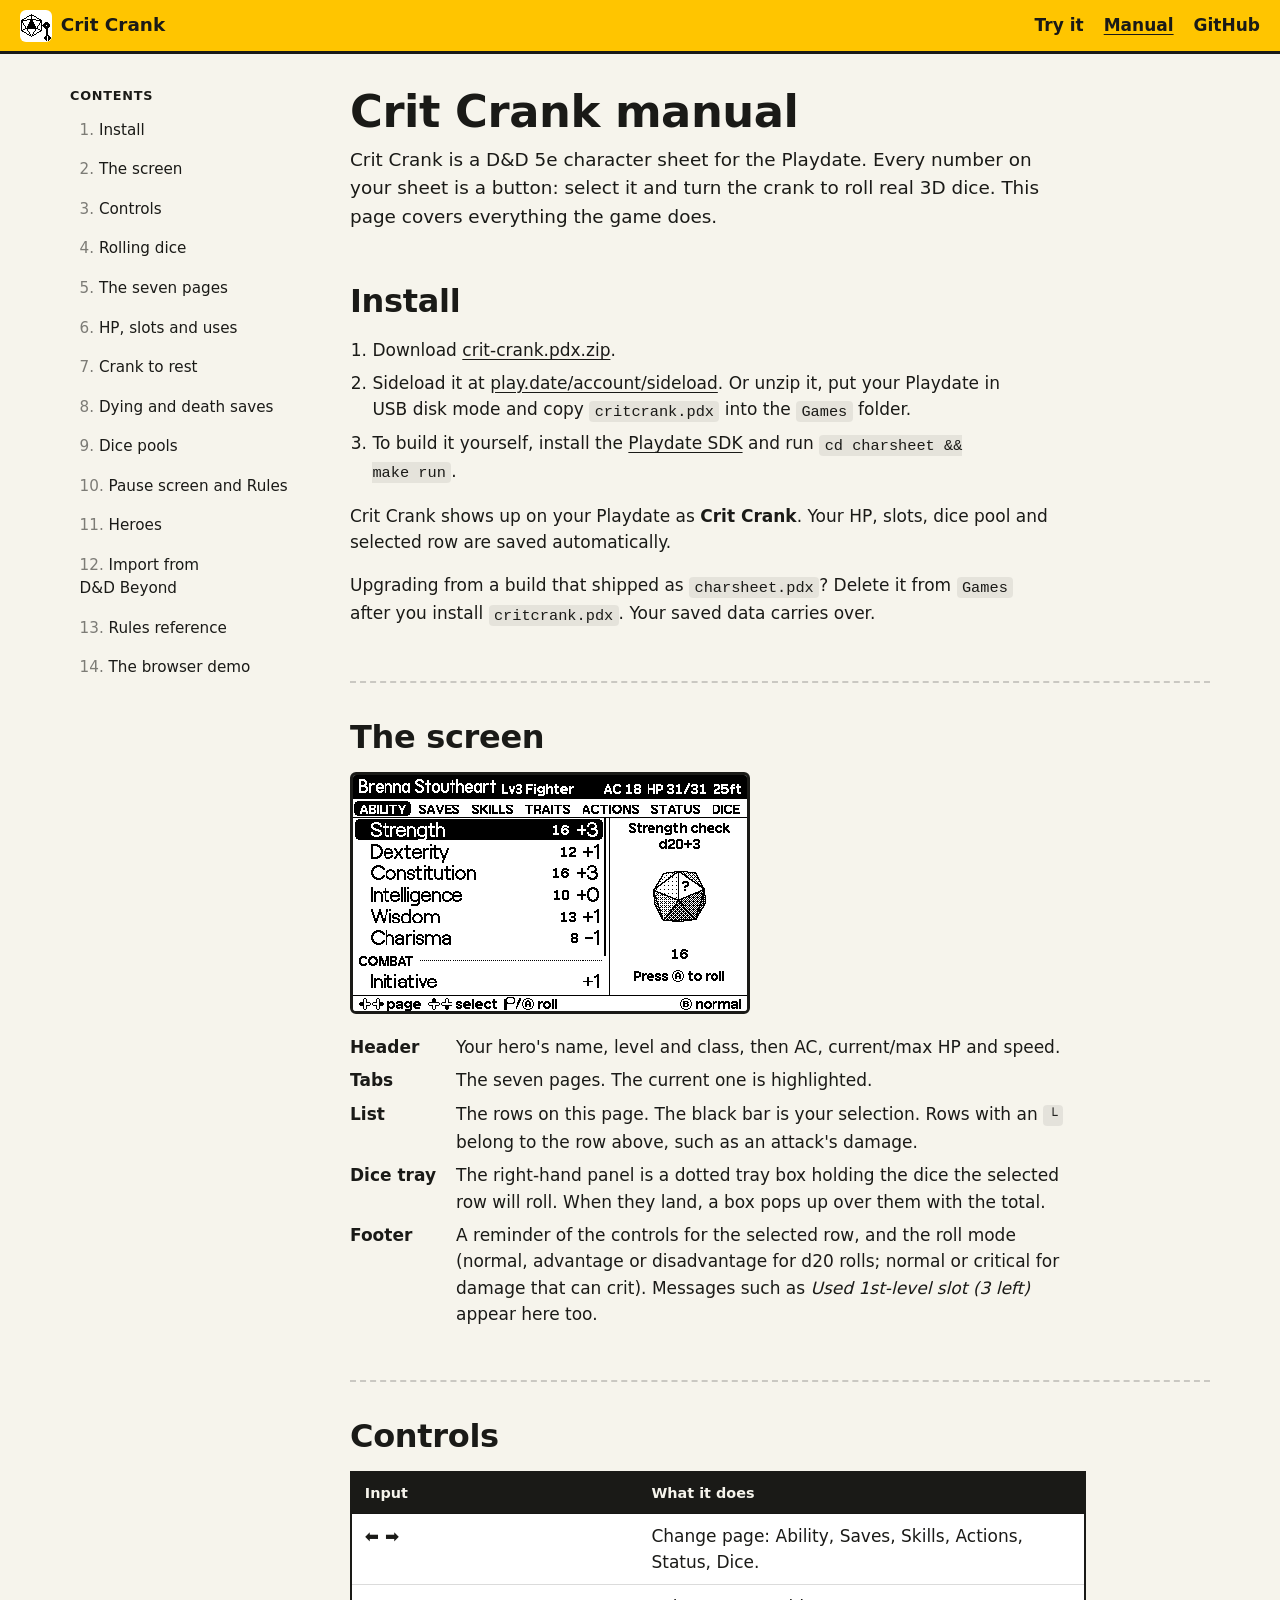
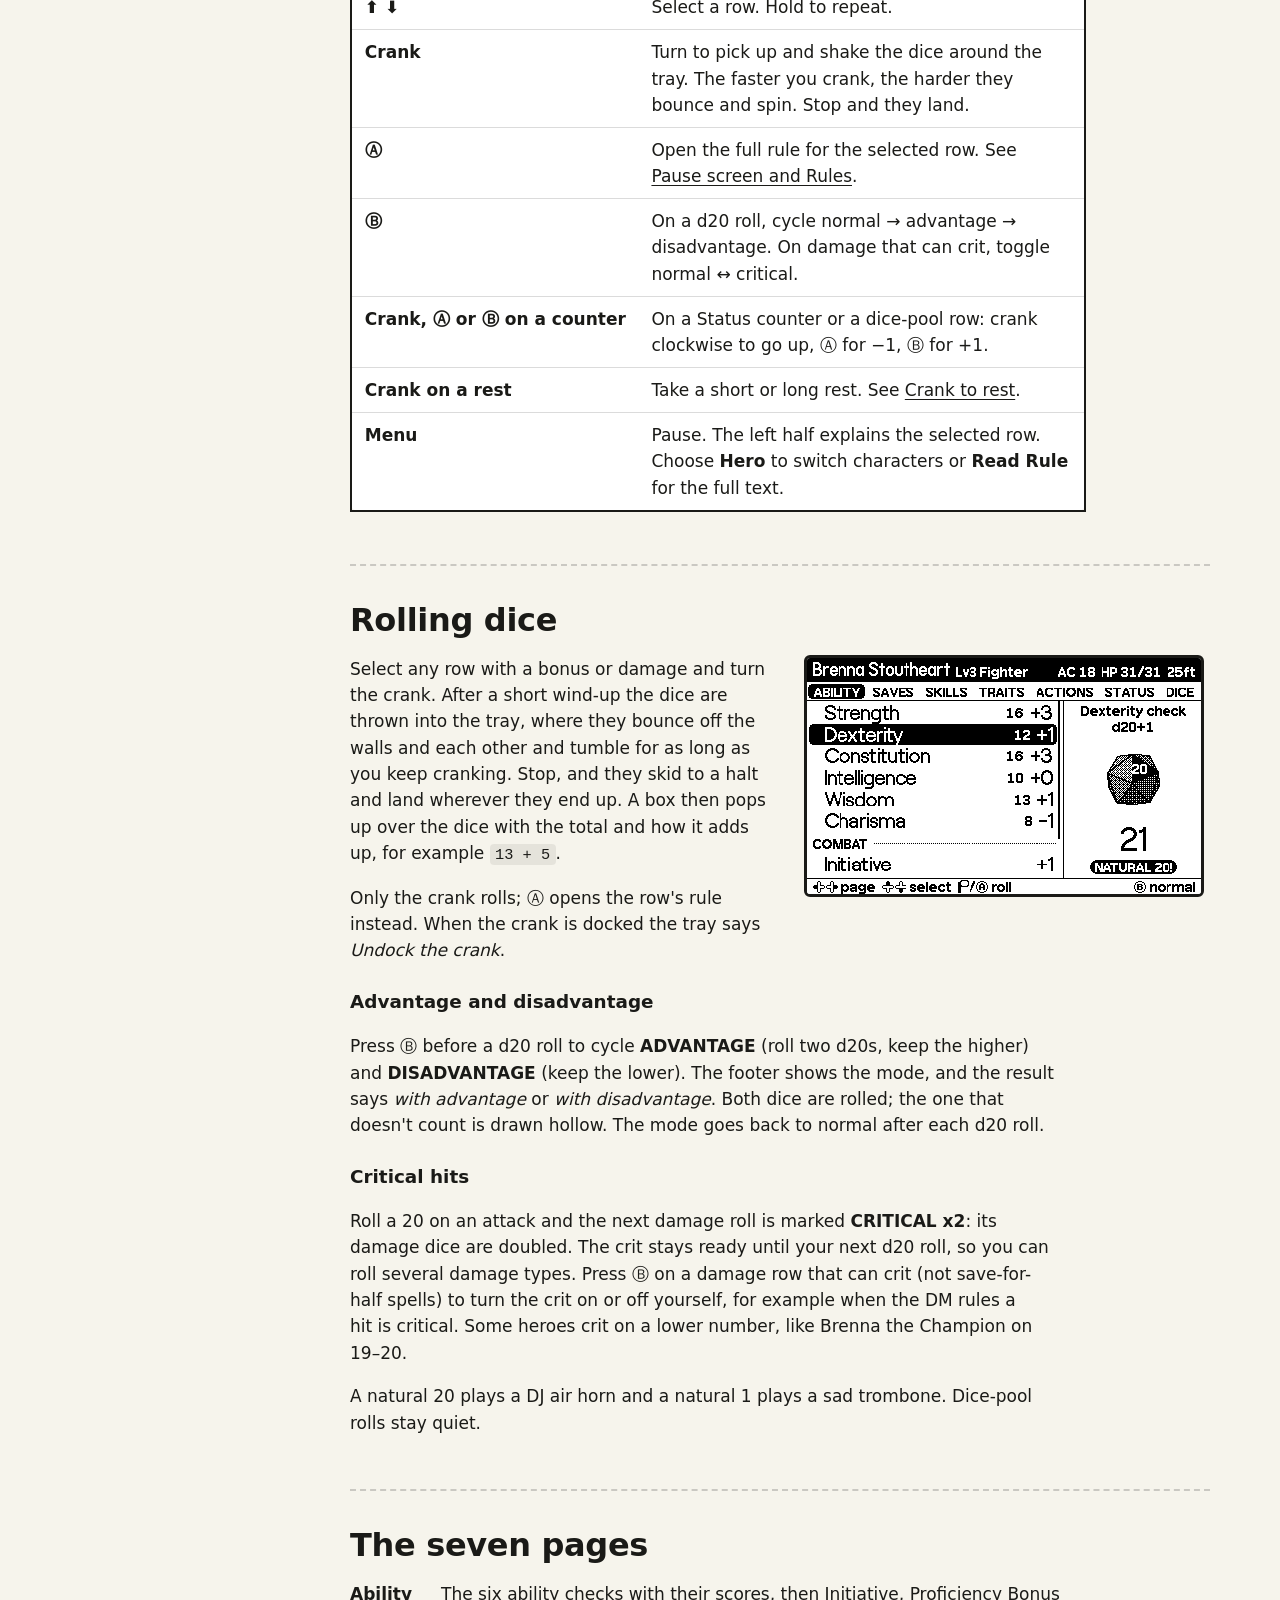
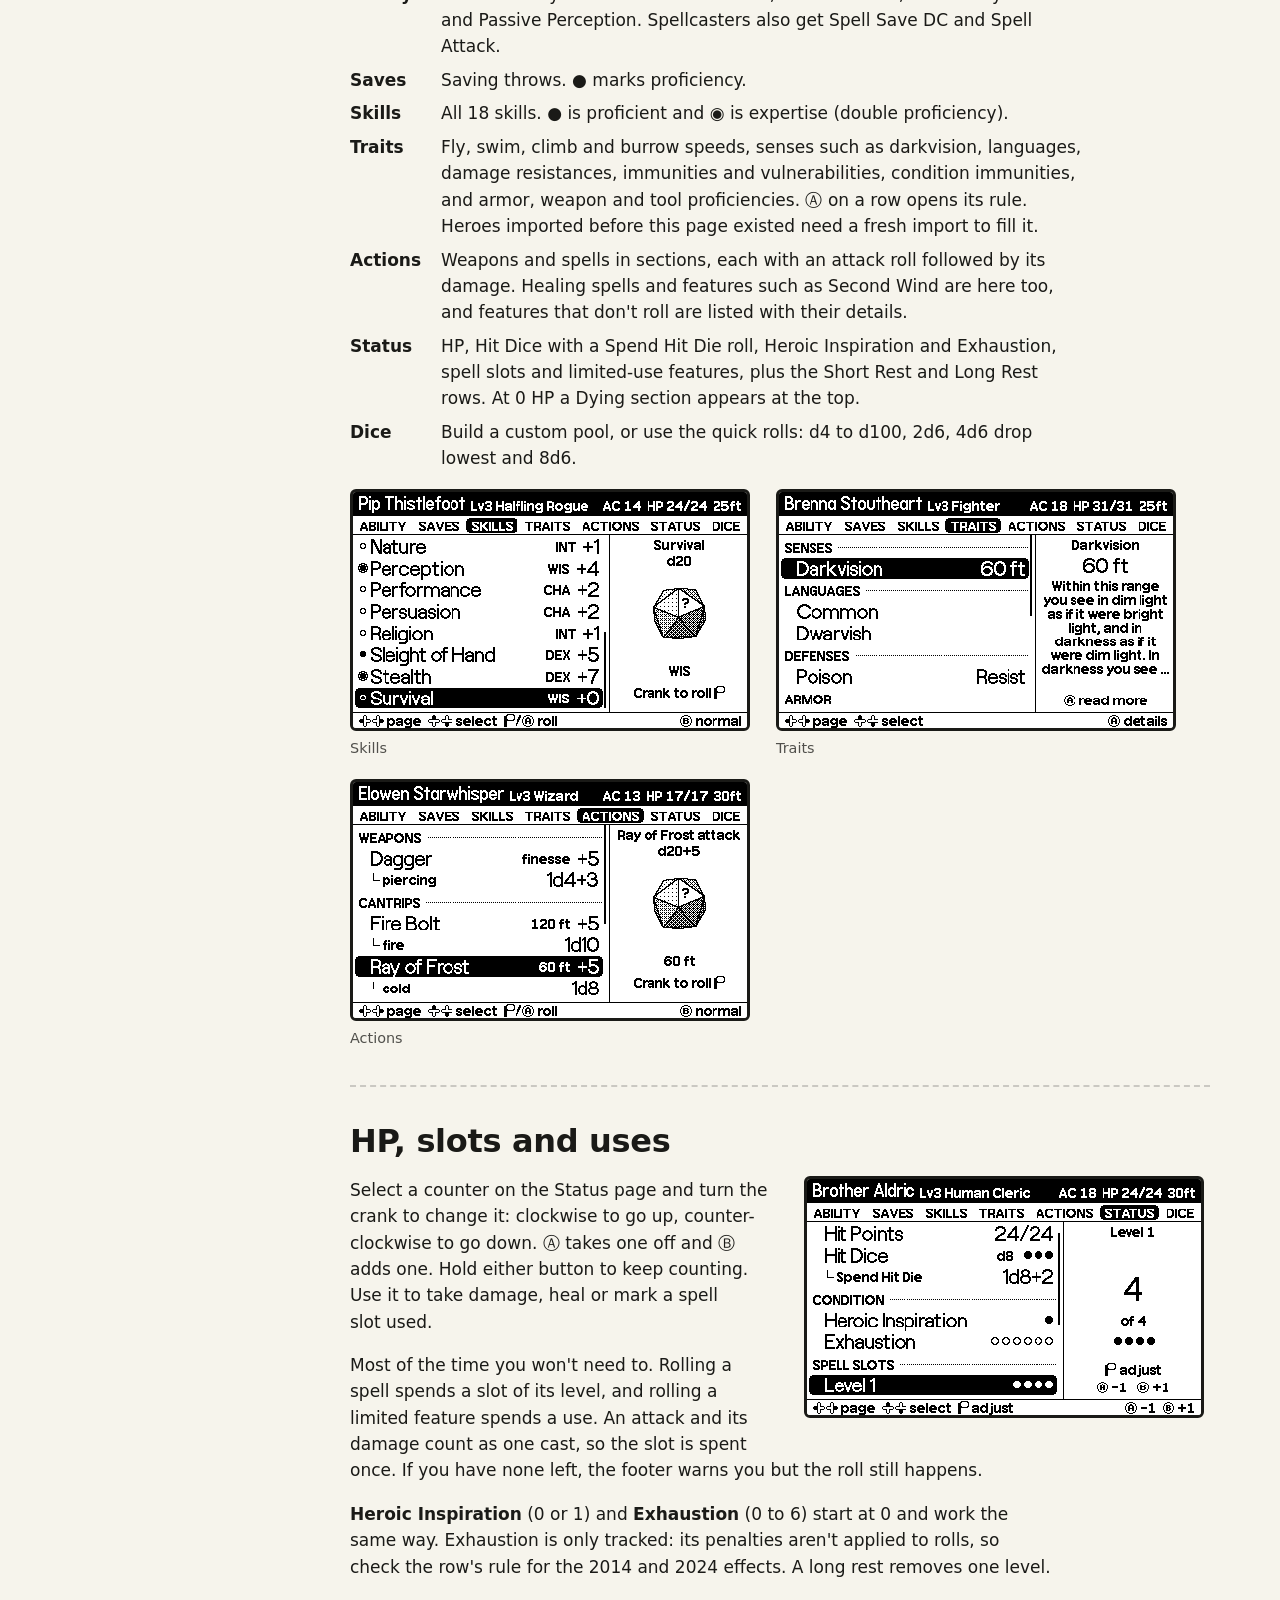
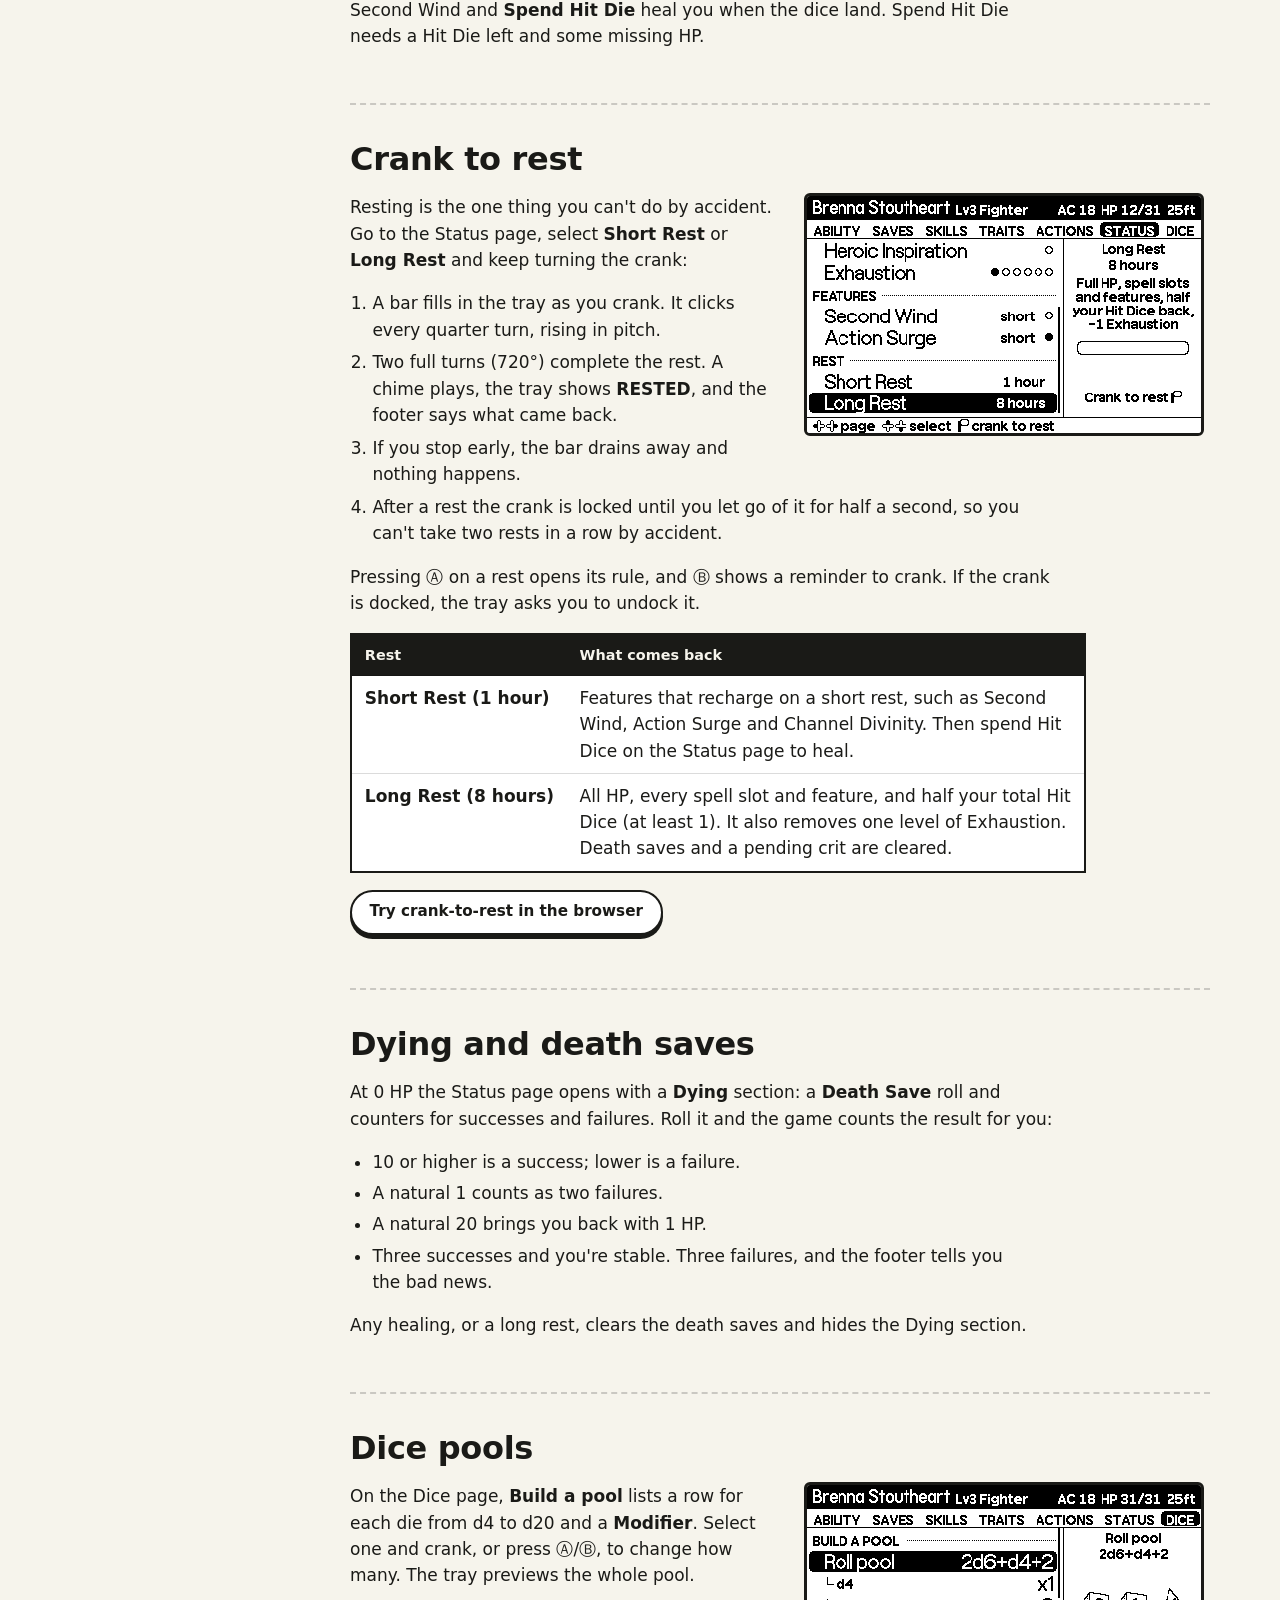
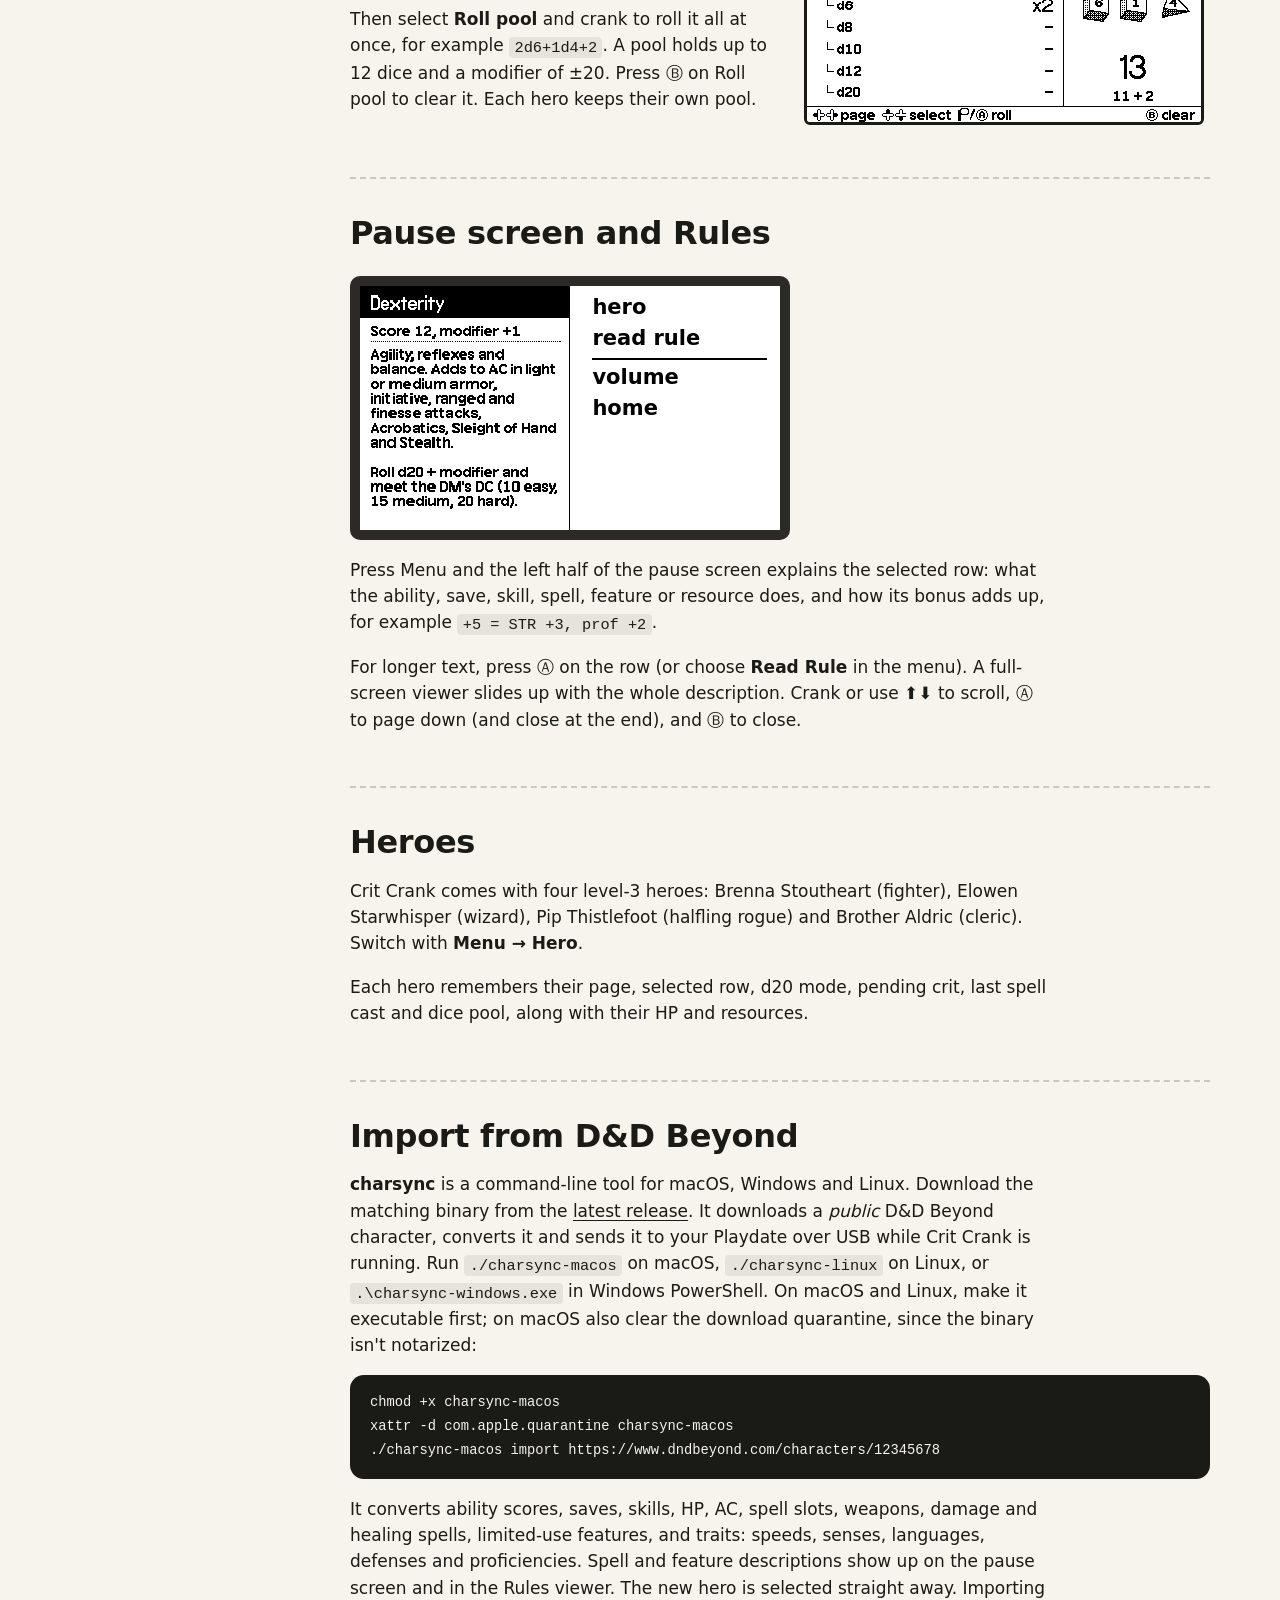
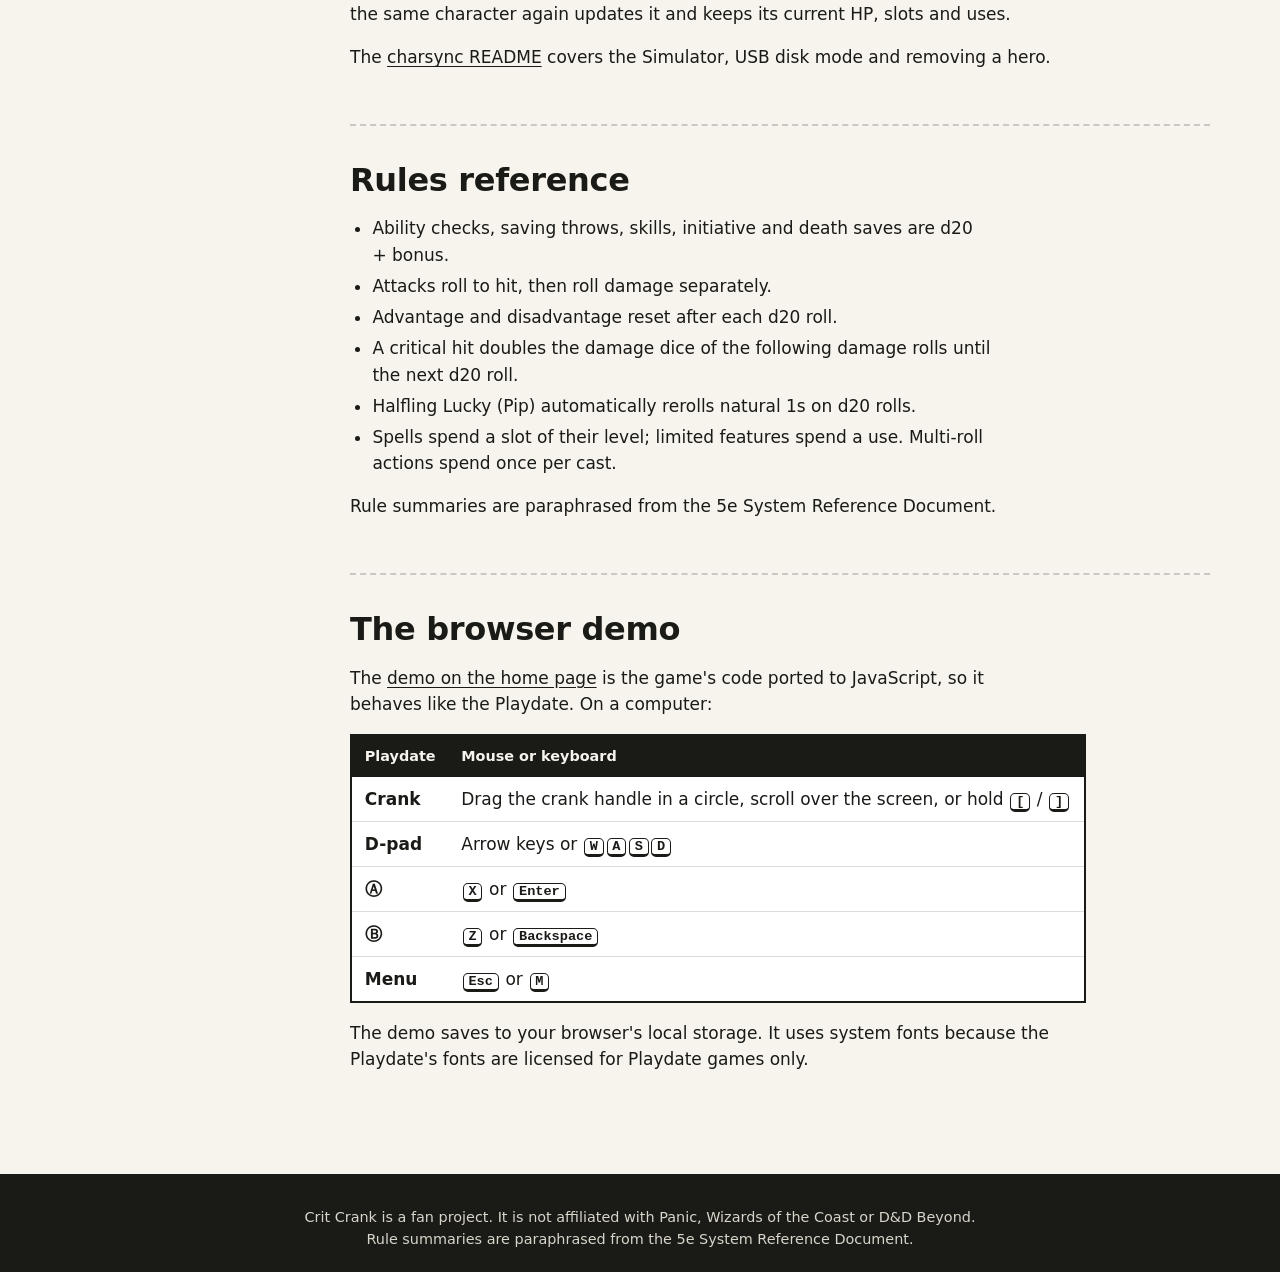
==== site/docs.html @ 429ec441 "Roll dice only with the crank; A opens the row's rule (#28) * Roll dice only with the crank; Ⓐ opens" ====
<!doctype html>
<html lang="en">
<head>
	<meta charset="utf-8">
	<meta name="viewport" content="width=device-width, initial-scale=1">
	<title>Manual · Crit Crank</title>
	<meta name="description" content="The Crit Crank manual: controls, rolling, resources, rests, death saves, dice pools, the pause screen and importing D&amp;D Beyond characters.">
	<meta property="og:title" content="Crit Crank manual">
	<meta property="og:description" content="Everything Crit Crank does, page by page.">
	<meta property="og:image" content="assets/card.png">
	<meta name="theme-color" content="#ffc500">
	<link rel="icon" href="assets/icon.png">
	<link rel="stylesheet" href="style.css">
</head>
<body class="docs-page">
	<a class="skip" href="#main">Skip to content</a>
	<header class="topbar">
		<a class="brand" href="index.html"><img class="pixel" src="assets/icon.png" width="32" height="32" alt=""> Crit Crank</a>
		<nav aria-label="Site">
			<a href="index.html#demo-title">Try it</a>
			<a href="docs.html" aria-current="page">Manual</a>
			<a href="https://github.com/darthtrevino/crit-crank">GitHub</a>
		</nav>
	</header>

	<div class="docs">
		<nav class="toc" aria-label="Manual contents">
			<p class="toc-title">Contents</p>
			<ol>
				<li><a href="#install">Install</a></li>
				<li><a href="#screen">The screen</a></li>
				<li><a href="#controls">Controls</a></li>
				<li><a href="#rolling">Rolling dice</a></li>
				<li><a href="#pages">The seven pages</a></li>
				<li><a href="#resources">HP, slots and uses</a></li>
				<li><a href="#rests">Crank to rest</a></li>
				<li><a href="#dying">Dying and death saves</a></li>
				<li><a href="#pool">Dice pools</a></li>
				<li><a href="#pause">Pause screen and Rules</a></li>
				<li><a href="#heroes">Heroes</a></li>
				<li><a href="#import">Import from D&amp;D Beyond</a></li>
				<li><a href="#rules">Rules reference</a></li>
				<li><a href="#web">The browser demo</a></li>
			</ol>
		</nav>

		<main id="main" class="manual">
			<h1>Crit Crank manual</h1>
			<p class="lede">Crit Crank is a D&amp;D&nbsp;5e character sheet for the Playdate. Every number on your sheet is a button: select it and turn the crank to roll real 3D dice. This page covers everything the game does.</p>

			<section id="install">
				<h2>Install</h2>
				<ol>
					<li>Download <a href="https://github.com/darthtrevino/crit-crank/releases/latest/download/crit-crank.pdx.zip">crit-crank.pdx.zip</a>.</li>
					<li>Sideload it at <a href="https://play.date/account/sideload/">play.date/account/sideload</a>. Or unzip it, put your Playdate in USB disk mode and copy <code>critcrank.pdx</code> into the <code>Games</code> folder.</li>
					<li>To build it yourself, install the <a href="https://play.date/dev/">Playdate SDK</a> and run <code>cd charsheet &amp;&amp; make run</code>.</li>
				</ol>
				<p>Crit Crank shows up on your Playdate as <b>Crit Crank</b>. Your HP, slots, dice pool and selected row are saved automatically.</p>
				<p>Upgrading from a build that shipped as <code>charsheet.pdx</code>? Delete it from <code>Games</code> after you install <code>critcrank.pdx</code>. Your saved data carries over.</p>
			</section>

			<section id="screen">
				<h2>The screen</h2>
				<figure class="shot">
					<img class="pixel" src="assets/abilities.png" width="400" height="240" alt="The Ability page, with the header, tabs, list, dice tray and footer">
				</figure>
				<dl class="parts">
					<dt>Header</dt><dd>Your hero's name, level and class, then AC, current/max HP and speed.</dd>
					<dt>Tabs</dt><dd>The seven pages. The current one is highlighted.</dd>
					<dt>List</dt><dd>The rows on this page. The black bar is your selection. Rows with an <code>└</code> belong to the row above, such as an attack's damage.</dd>
					<dt>Dice tray</dt><dd>The right-hand panel is a dotted tray box holding the dice the selected row will roll. When they land, a box pops up over them with the total.</dd>
					<dt>Footer</dt><dd>A reminder of the controls for the selected row, and the roll mode (normal, advantage or disadvantage for d20 rolls; normal or critical for damage that can crit). Messages such as <i>Used 1st-level slot (3 left)</i> appear here too.</dd>
				</dl>
			</section>

			<section id="controls">
				<h2>Controls</h2>
				<div class="table-wrap">
				<table>
					<thead><tr><th scope="col">Input</th><th scope="col">What it does</th></tr></thead>
					<tbody>
						<tr><td>⬅️ ➡️</td><td>Change page: Ability, Saves, Skills, Actions, Status, Dice.</td></tr>
						<tr><td>⬆️ ⬇️</td><td>Select a row. Hold to repeat.</td></tr>
						<tr><td>Crank</td><td>Turn to pick up and shake the dice around the tray. The faster you crank, the harder they bounce and spin. Stop and they land.</td></tr>
						<tr><td>Ⓐ</td><td>Open the full rule for the selected row. See <a href="#pause">Pause screen and Rules</a>.</td></tr>
						<tr><td>Ⓑ</td><td>On a d20 roll, cycle normal → advantage → disadvantage. On damage that can crit, toggle normal ↔ critical.</td></tr>
						<tr><td>Crank, Ⓐ or Ⓑ on a counter</td><td>On a Status counter or a dice-pool row: crank clockwise to go up, Ⓐ for −1, Ⓑ for +1.</td></tr>
						<tr><td>Crank on a rest</td><td>Take a short or long rest. See <a href="#rests">Crank to rest</a>.</td></tr>
						<tr><td>Menu</td><td>Pause. The left half explains the selected row. Choose <b>Hero</b> to switch characters or <b>Read Rule</b> for the full text.</td></tr>
					</tbody>
				</table>
				</div>
			</section>

			<section id="rolling">
				<h2>Rolling dice</h2>
				<figure class="shot float">
					<img class="pixel" src="assets/nat20.gif" width="400" height="240" alt="A d20 tumbling and landing on a natural 20">
				</figure>
				<p>Select any row with a bonus or damage and turn the crank. After a short wind-up the dice are thrown into the tray, where they bounce off the walls and each other and tumble for as long as you keep cranking. Stop, and they skid to a halt and land wherever they end up. A box then pops up over the dice with the total and how it adds up, for example <code>13 + 5</code>.</p>
				<p>Only the crank rolls; Ⓐ opens the row's rule instead. When the crank is docked the tray says <i>Undock the crank</i>.</p>
				<h3>Advantage and disadvantage</h3>
				<p>Press Ⓑ before a d20 roll to cycle <b>ADVANTAGE</b> (roll two d20s, keep the higher) and <b>DISADVANTAGE</b> (keep the lower). The footer shows the mode, and the result says <i>with advantage</i> or <i>with disadvantage</i>. Both dice are rolled; the one that doesn't count is drawn hollow. The mode goes back to normal after each d20 roll.</p>
				<h3>Critical hits</h3>
				<p>Roll a 20 on an attack and the next damage roll is marked <b>CRITICAL x2</b>: its damage dice are doubled. The crit stays ready until your next d20 roll, so you can roll several damage types. Press Ⓑ on a damage row that can crit (not save-for-half spells) to turn the crit on or off yourself, for example when the DM rules a hit is critical. Some heroes crit on a lower number, like Brenna the Champion on 19–20.</p>
				<p>A natural 20 plays a DJ air horn and a natural 1 plays a sad trombone. Dice-pool rolls stay quiet.</p>
			</section>

			<section id="pages">
				<h2>The seven pages</h2>
				<dl class="parts">
					<dt>Ability</dt><dd>The six ability checks with their scores, then Initiative, Proficiency Bonus and Passive Perception. Spellcasters also get Spell Save DC and Spell Attack.</dd>
					<dt>Saves</dt><dd>Saving throws. ● marks proficiency.</dd>
					<dt>Skills</dt><dd>All 18 skills. ● is proficient and ◉ is expertise (double proficiency).</dd>
					<dt>Traits</dt><dd>Fly, swim, climb and burrow speeds, senses such as darkvision, languages, damage resistances, immunities and vulnerabilities, condition immunities, and armor, weapon and tool proficiencies. Ⓐ on a row opens its rule. Heroes imported before this page existed need a fresh import to fill it.</dd>
					<dt>Actions</dt><dd>Weapons and spells in sections, each with an attack roll followed by its damage. Healing spells and features such as Second Wind are here too, and features that don't roll are listed with their details.</dd>
					<dt>Status</dt><dd>HP, Hit Dice with a Spend Hit Die roll, Heroic Inspiration and Exhaustion, spell slots and limited-use features, plus the Short Rest and Long Rest rows. At 0 HP a Dying section appears at the top.</dd>
					<dt>Dice</dt><dd>Build a custom pool, or use the quick rolls: d4 to d100, 2d6, 4d6 drop lowest and 8d6.</dd>
				</dl>
				<div class="shots">
					<figure class="shot"><img class="pixel" src="assets/skills.png" width="400" height="240" alt="Skills page with proficiency and expertise marks"><figcaption>Skills</figcaption></figure>
					<figure class="shot"><img class="pixel" src="assets/traits.png" width="400" height="240" alt="Traits page with Darkvision selected, plus languages and defenses"><figcaption>Traits</figcaption></figure>
					<figure class="shot"><img class="pixel" src="assets/actions.png" width="400" height="240" alt="Actions page with weapons and features"><figcaption>Actions</figcaption></figure>
				</div>
			</section>

			<section id="resources">
				<h2>HP, slots and uses</h2>
				<figure class="shot float">
					<img class="pixel" src="assets/status.png" width="400" height="240" alt="Status page with hit points, hit dice, Heroic Inspiration, Exhaustion and spell slots">
				</figure>
				<p>Select a counter on the Status page and turn the crank to change it: clockwise to go up, counter-clockwise to go down. Ⓐ takes one off and Ⓑ adds one. Hold either button to keep counting. Use it to take damage, heal or mark a spell slot used.</p>
				<p>Most of the time you won't need to. Rolling a spell spends a slot of its level, and rolling a limited feature spends a use. An attack and its damage count as one cast, so the slot is spent once. If you have none left, the footer warns you but the roll still happens.</p>
				<p><b>Heroic Inspiration</b> (0 or 1) and <b>Exhaustion</b> (0 to 6) start at 0 and work the same way. Exhaustion is only tracked: its penalties aren't applied to rolls, so check the row's rule for the 2014 and 2024 effects. A long rest removes one level.</p>
				<p>Second Wind and <b>Spend Hit Die</b> heal you when the dice land. Spend Hit Die needs a Hit Die left and some missing HP.</p>
			</section>

			<section id="rests">
				<h2>Crank to rest</h2>
				<figure class="shot float">
					<img class="pixel" src="assets/rest.gif" width="400" height="240" alt="Cranking on Long Rest: the progress bar fills, drains when the crank stops, then fills to RESTED, HP returns to full and Exhaustion drops by one">
				</figure>
				<p>Resting is the one thing you can't do by accident. Go to the Status page, select <b>Short Rest</b> or <b>Long Rest</b> and keep turning the crank:</p>
				<ol>
					<li>A bar fills in the tray as you crank. It clicks every quarter turn, rising in pitch.</li>
					<li>Two full turns (720°) complete the rest. A chime plays, the tray shows <b>RESTED</b>, and the footer says what came back.</li>
					<li>If you stop early, the bar drains away and nothing happens.</li>
					<li>After a rest the crank is locked until you let go of it for half a second, so you can't take two rests in a row by accident.</li>
				</ol>
				<p>Pressing Ⓐ on a rest opens its rule, and Ⓑ shows a reminder to crank. If the crank is docked, the tray asks you to undock it.</p>
				<div class="table-wrap">
				<table>
					<thead><tr><th scope="col">Rest</th><th scope="col">What comes back</th></tr></thead>
					<tbody>
						<tr><td>Short Rest (1 hour)</td><td>Features that recharge on a short rest, such as Second Wind, Action Surge and Channel Divinity. Then spend Hit Dice on the Status page to heal.</td></tr>
						<tr><td>Long Rest (8 hours)</td><td>All HP, every spell slot and feature, and half your total Hit Dice (at least 1). It also removes one level of Exhaustion. Death saves and a pending crit are cleared.</td></tr>
					</tbody>
				</table>
				</div>
				<p><a class="btn small" href="index.html#try=STATUS|Long%20Rest">Try crank-to-rest in the browser</a></p>
			</section>

			<section id="dying">
				<h2>Dying and death saves</h2>
				<p>At 0 HP the Status page opens with a <b>Dying</b> section: a <b>Death Save</b> roll and counters for successes and failures. Roll it and the game counts the result for you:</p>
				<ul>
					<li>10 or higher is a success; lower is a failure.</li>
					<li>A natural 1 counts as two failures.</li>
					<li>A natural 20 brings you back with 1 HP.</li>
					<li>Three successes and you're stable. Three failures, and the footer tells you the bad news.</li>
				</ul>
				<p>Any healing, or a long rest, clears the death saves and hides the Dying section.</p>
			</section>

			<section id="pool">
				<h2>Dice pools</h2>
				<figure class="shot float">
					<img class="pixel" src="assets/pool_roll.png" width="400" height="240" alt="A 2d6+1d4+2 pool rolled for 13">
				</figure>
				<p>On the Dice page, <b>Build a pool</b> lists a row for each die from d4 to d20 and a <b>Modifier</b>. Select one and crank, or press Ⓐ/Ⓑ, to change how many. The tray previews the whole pool.</p>
				<p>Then select <b>Roll pool</b> and crank to roll it all at once, for example <code>2d6+1d4+2</code>. A pool holds up to 12 dice and a modifier of ±20. Press Ⓑ on Roll pool to clear it. Each hero keeps their own pool.</p>
			</section>

			<section id="pause">
				<h2>Pause screen and Rules</h2>
				<div class="pause-row">
					<div class="pause"><img class="pixel" src="assets/pause_dex.png" width="200" height="240" alt="Pause card for Dexterity"><ul class="sysmenu" aria-hidden="true"><li>hero</li><li>read rule</li><li class="sep">volume</li><li>home</li></ul></div>
				</div>
				<p>Press Menu and the left half of the pause screen explains the selected row: what the ability, save, skill, spell, feature or resource does, and how its bonus adds up, for example <code>+5 = STR +3, prof +2</code>.</p>
				<p>For longer text, press Ⓐ on the row (or choose <b>Read Rule</b> in the menu). A full-screen viewer slides up with the whole description. Crank or use ⬆️⬇️ to scroll, Ⓐ to page down (and close at the end), and Ⓑ to close.</p>
			</section>

			<section id="heroes">
				<h2>Heroes</h2>
				<p>Crit Crank comes with four level-3 heroes: Brenna Stoutheart (fighter), Elowen Starwhisper (wizard), Pip Thistlefoot (halfling rogue) and Brother Aldric (cleric). Switch with <b>Menu → Hero</b>.</p>
				<p>Each hero remembers their page, selected row, d20 mode, pending crit, last spell cast and dice pool, along with their HP and resources.</p>
			</section>

			<section id="import">
				<h2>Import from D&amp;D Beyond</h2>
				<p><b>charsync</b> is a command-line tool for macOS, Windows and Linux. Download the matching binary from the <a href="https://github.com/darthtrevino/crit-crank/releases/latest">latest release</a>. It downloads a <em>public</em> D&amp;D Beyond character, converts it and sends it to your Playdate over USB while Crit Crank is running. Run <code>./charsync-macos</code> on macOS, <code>./charsync-linux</code> on Linux, or <code>.\charsync-windows.exe</code> in Windows PowerShell. On macOS and Linux, make it executable first; on macOS also clear the download quarantine, since the binary isn't notarized:</p>
<pre><code>chmod +x charsync-macos
xattr -d com.apple.quarantine charsync-macos
./charsync-macos import https://www.dndbeyond.com/characters/12345678</code></pre>
				<p>It converts ability scores, saves, skills, HP, AC, spell slots, weapons, damage and healing spells, limited-use features, and traits: speeds, senses, languages, defenses and proficiencies. Spell and feature descriptions show up on the pause screen and in the Rules viewer. The new hero is selected straight away. Importing the same character again updates it and keeps its current HP, slots and uses.</p>
				<p>The <a href="https://github.com/darthtrevino/crit-crank/tree/main/charsync">charsync README</a> covers the Simulator, USB disk mode and removing a hero.</p>
			</section>

			<section id="rules">
				<h2>Rules reference</h2>
				<ul>
					<li>Ability checks, saving throws, skills, initiative and death saves are d20 + bonus.</li>
					<li>Attacks roll to hit, then roll damage separately.</li>
					<li>Advantage and disadvantage reset after each d20 roll.</li>
					<li>A critical hit doubles the damage dice of the following damage rolls until the next d20 roll.</li>
					<li>Halfling Lucky (Pip) automatically rerolls natural 1s on d20 rolls.</li>
					<li>Spells spend a slot of their level; limited features spend a use. Multi-roll actions spend once per cast.</li>
				</ul>
				<p>Rule summaries are paraphrased from the 5e System Reference Document.</p>
			</section>

			<section id="web">
				<h2>The browser demo</h2>
				<p>The <a href="index.html#demo-title">demo on the home page</a> is the game's code ported to JavaScript, so it behaves like the Playdate. On a computer:</p>
				<div class="table-wrap">
				<table>
					<thead><tr><th scope="col">Playdate</th><th scope="col">Mouse or keyboard</th></tr></thead>
					<tbody>
						<tr><td>Crank</td><td>Drag the crank handle in a circle, scroll over the screen, or hold <kbd>[</kbd> / <kbd>]</kbd></td></tr>
						<tr><td>D-pad</td><td>Arrow keys or <kbd>W</kbd><kbd>A</kbd><kbd>S</kbd><kbd>D</kbd></td></tr>
						<tr><td>Ⓐ</td><td><kbd>X</kbd> or <kbd>Enter</kbd></td></tr>
						<tr><td>Ⓑ</td><td><kbd>Z</kbd> or <kbd>Backspace</kbd></td></tr>
						<tr><td>Menu</td><td><kbd>Esc</kbd> or <kbd>M</kbd></td></tr>
					</tbody>
				</table>
				</div>
				<p>The demo saves to your browser's local storage. It uses system fonts because the Playdate's fonts are licensed for Playdate games only.</p>
			</section>
		</main>
	</div>

	<footer>
		<p>Crit Crank is a fan project. It is not affiliated with Panic, Wizards of the Coast or D&amp;D Beyond. Rule summaries are paraphrased from the 5e System Reference Document.</p>
	</footer>
</body>
</html>
---- site/style.css ----
:root {
	--yellow: #ffc500;
	--yellow-dark: #e0a800;
	--ink: #1a1a17;
	--paper: #f6f4ec;
	--screen: #b1aea7;
	--lcd-bg: #f3f1ea;
	--lcd-ink: #312f28;
	--radius: 14px;
	color-scheme: light;
}

* { box-sizing: border-box; }

html { scroll-behavior: smooth; }
@media (prefers-reduced-motion: reduce) {
	html { scroll-behavior: auto; }
	*, *::before, *::after { animation: none !important; transition: none !important; }
}

body {
	margin: 0;
	font: 17px/1.55 ui-sans-serif, system-ui, -apple-system, "Segoe UI", Roboto, sans-serif;
	color: var(--ink);
	background: var(--paper);
}

a { color: inherit; text-underline-offset: 3px; }
a:hover { text-decoration-thickness: 2px; }
:focus-visible { outline: 3px solid var(--ink); outline-offset: 3px; }

.skip { position: absolute; left: -9999px; }
.skip:focus { left: 1rem; top: 1rem; background: #fff; padding: .5rem 1rem; z-index: 10; }

.pixel { image-rendering: pixelated; image-rendering: crisp-edges; }

h1, h2 { line-height: 1.15; letter-spacing: -0.01em; text-wrap: balance; }
h2 { font-size: clamp(1.5rem, 3vw, 2rem); margin: 0 0 .75rem; }
p, li, figcaption { text-wrap: pretty; }

kbd {
	font: 600 .8em ui-monospace, SFMono-Regular, Menlo, monospace;
	border: 1.5px solid currentColor; border-bottom-width: 3px;
	border-radius: 5px; padding: 0 .35em; margin: 0 .1em;
}

code, pre { font-family: ui-monospace, SFMono-Regular, Menlo, Consolas, monospace; font-size: .9em; }
pre {
	background: var(--ink); color: var(--paper);
	padding: 1rem 1.25rem; border-radius: var(--radius); overflow-x: auto;
}
:not(pre) > code { background: rgb(0 0 0 / .07); padding: .1em .35em; border-radius: 4px; }

/* hero */
.hero {
	background: var(--yellow);
	padding: clamp(2.5rem, 8vw, 5rem) 1.25rem clamp(2.5rem, 6vw, 4rem);
	text-align: center;
	border-bottom: 3px solid var(--ink);
}
.hero .card {
	width: min(700px, 100%); height: auto;
	background: #fff; border-radius: 18px;
	box-shadow: 0 6px 0 var(--ink);
}
.hero h1 { font-size: clamp(2rem, 6vw, 3.4rem); margin: 1.75rem auto .5rem; max-width: 18ch; }
.lede { max-width: 38rem; margin: 0 auto 1.75rem; font-size: 1.15rem; }
.cta { display: flex; gap: .75rem; justify-content: center; flex-wrap: wrap; }

.btn {
	display: inline-block; text-decoration: none; font-weight: 700;
	padding: .8rem 1.4rem; border-radius: 999px;
	border: 2.5px solid var(--ink); background: #fff;
	box-shadow: 0 4px 0 var(--ink);
	transition: transform .12s ease-out, box-shadow .12s ease-out;
}
.btn:hover { transform: translateY(-1px); box-shadow: 0 5px 0 var(--ink); }
.btn:active { transform: translateY(3px); box-shadow: 0 1px 0 var(--ink); }
.btn.primary { background: var(--ink); color: var(--yellow); }

main { max-width: 1080px; margin: 0 auto; padding: 0 1.25rem; }
main > section { padding: clamp(2.5rem, 7vw, 4.5rem) 0; border-bottom: 2px dashed rgb(0 0 0 / .18); }
main > section:last-child { border-bottom: 0; }
main p { max-width: 44rem; }

/* demo device: a Playdate drawn to scale in millimetres (76 x 74 mm body) */
.demo { text-align: center; }
.demo .hint { margin: 0 auto 2rem; }
.demo .hint.small { margin: 1.25rem auto 0; font-size: .95rem; }

.pd {
	/* 58.7 mm of screen = 600 px, a clean 1.5x of the 400 px LCD */
	--mm: min(10.221px, calc((100vw - 2.5rem) / 96));
	--body: #ffc500;
	--body-shade: #e8ab00;
	--black: #1d1c1a;
	position: relative; display: inline-block;
	width: calc(76 * var(--mm)); height: calc(74 * var(--mm));
	margin-right: calc(18 * var(--mm));
	text-align: left; user-select: none; -webkit-user-select: none;
	-webkit-tap-highlight-color: transparent;
}
.pd button { font: inherit; border: 0; padding: 0; cursor: pointer; }
.pd button:focus-visible { outline: 3px solid var(--black); outline-offset: 3px; }

.pd-body {
	position: absolute; inset: 0;
	background: var(--body);
	border-radius: calc(7.5 * var(--mm));
	box-shadow:
		inset 0 calc(-.8 * var(--mm)) 0 var(--body-shade),
		inset calc(-.6 * var(--mm)) 0 0 var(--body-shade),
		inset 0 calc(.4 * var(--mm)) 0 #ffd84a,
		0 calc(1.6 * var(--mm)) calc(4 * var(--mm)) rgb(0 0 0 / .22);
}

.pd-lock {
	position: absolute; top: calc(-.9 * var(--mm)); left: calc(53 * var(--mm));
	width: calc(9 * var(--mm)); height: calc(1.4 * var(--mm));
	background: var(--body-shade); border-radius: calc(.6 * var(--mm)) calc(.6 * var(--mm)) 0 0;
}

.pd-bezel {
	position: absolute; left: calc(5.65 * var(--mm)); top: calc(5 * var(--mm));
	width: calc(64.7 * var(--mm)); height: calc(41.2 * var(--mm));
	background: var(--black); border-radius: calc(1.6 * var(--mm));
	display: grid; place-items: center;
	box-shadow: inset 0 0 0 calc(.25 * var(--mm)) #33312d;
}
.pd-screen {
	display: block;
	width: calc(58.7 * var(--mm)); height: calc(35.2 * var(--mm));
	background: #b1aea7;
	touch-action: none;
}

.pd-menu {
	position: absolute; left: calc(70.9 * var(--mm)); top: calc(5.7 * var(--mm));
	width: calc(3.6 * var(--mm)); height: calc(3.6 * var(--mm));
	border-radius: 50%; background: var(--body) !important;
	box-shadow: inset 0 0 0 calc(.35 * var(--mm)) var(--body-shade), 0 calc(.3 * var(--mm)) 0 var(--body-shade);
}
.pd-menu.is-down, .pd-menu:active { box-shadow: inset 0 0 0 calc(.35 * var(--mm)) var(--body-shade), inset 0 calc(.4 * var(--mm)) calc(.6 * var(--mm)) rgb(0 0 0 / .25); }

.pd-logo {
	position: absolute; left: calc(5.65 * var(--mm)); top: calc(47.6 * var(--mm));
	font: 700 calc(2.7 * var(--mm)) / 1 ui-rounded, "SF Pro Rounded", "Arial Rounded MT Bold", system-ui, sans-serif;
	letter-spacing: -.02em; color: var(--black); opacity: .9;
}

.pd-dpad {
	position: absolute; left: calc(7 * var(--mm)); top: calc(51 * var(--mm));
	width: calc(19 * var(--mm)); height: calc(19 * var(--mm));
	--arm: calc(6.4 * var(--mm));
}
.pd-dpad button, .pd-dpad .hub {
	position: absolute; background: var(--black);
	box-shadow: 0 calc(.5 * var(--mm)) 0 #000;
}
.pd-dpad .hub { left: var(--arm); top: var(--arm); width: var(--arm); height: var(--arm); box-shadow: none; pointer-events: none; }
.pd-dpad .up, .pd-dpad .down { left: var(--arm); width: var(--arm); height: calc(var(--arm) + 1px); }
.pd-dpad .left, .pd-dpad .right { top: var(--arm); height: var(--arm); width: calc(var(--arm) + 1px); }
.pd-dpad .up { top: 0; border-radius: calc(1 * var(--mm)) calc(1 * var(--mm)) 0 0; }
.pd-dpad .down { bottom: 0; border-radius: 0 0 calc(1 * var(--mm)) calc(1 * var(--mm)); }
.pd-dpad .left { left: 0; border-radius: calc(1 * var(--mm)) 0 0 calc(1 * var(--mm)); }
.pd-dpad .right { right: 0; border-radius: 0 calc(1 * var(--mm)) calc(1 * var(--mm)) 0; }
.pd-dpad button::after {
	content: ""; position: absolute; left: 50%; top: 50%;
	border: calc(1.1 * var(--mm)) solid transparent; translate: -50% -50%; opacity: .35;
}
.pd-dpad .up::after { border-bottom-color: var(--body); border-top-width: 0; }
.pd-dpad .down::after { border-top-color: var(--body); border-bottom-width: 0; }
.pd-dpad .left::after { border-right-color: var(--body); border-left-width: 0; }
.pd-dpad .right::after { border-left-color: var(--body); border-right-width: 0; }

.pd-ab {
	position: absolute; width: calc(10 * var(--mm)); height: calc(10 * var(--mm));
	border-radius: 50%; background: var(--black) !important;
	color: var(--body) !important; font-weight: 700 !important; font-size: calc(2.8 * var(--mm)) !important;
	box-shadow: 0 calc(.6 * var(--mm)) 0 #000;
}
.pd-b, .pd-a { top: calc(55.5 * var(--mm)); }
.pd-b { left: calc(46 * var(--mm)); }
.pd-a { left: calc(60 * var(--mm)); }
.pd button:not(.pd-menu).is-down, .pd button:not(.pd-menu):active { translate: 0 calc(.5 * var(--mm)); box-shadow: 0 calc(.1 * var(--mm)) 0 #000; }

.pd-speaker {
	position: absolute; right: calc(5 * var(--mm)); bottom: calc(4 * var(--mm));
	width: calc(5.6 * var(--mm)); height: calc(1.4 * var(--mm));
	background: radial-gradient(circle, var(--black) 40%, transparent 45%) 0 0 / calc(1.4 * var(--mm)) calc(1.4 * var(--mm));
	opacity: .55;
}

/* The crank is seen edge-on from the front: the arm swings up and down from
   the hub on the right side, and the knob sticks out sideways. */
.pd-crank {
	position: absolute; left: calc(75.4 * var(--mm)); top: calc(10 * var(--mm));
	width: calc(17 * var(--mm)); height: calc(40 * var(--mm));
	cursor: grab; touch-action: none; border-radius: calc(3 * var(--mm));
	--sin: 1; --cos: 0;
}
.pd-crank.is-turning { cursor: grabbing; }
.pd-crank:focus-visible { outline: 3px solid var(--ink); outline-offset: 2px; }
.pd-crank-hub {
	position: absolute; left: 0; top: calc(50% - 4 * var(--mm));
	width: calc(1.8 * var(--mm)); height: calc(8 * var(--mm));
	background: var(--body-shade); border-radius: 0 calc(1 * var(--mm)) calc(1 * var(--mm)) 0;
}
.pd-crank { --len: calc(13 * var(--mm)); }
.pd-crank-arm {
	position: absolute; left: calc(1.2 * var(--mm)); width: calc(2.6 * var(--mm));
	top: calc(50% + min(0px, var(--sin) * var(--len)) - 1.3 * var(--mm));
	height: calc(abs(var(--sin)) * var(--len) + 2.6 * var(--mm));
	background: var(--body); border-radius: calc(1.3 * var(--mm));
	box-shadow: inset calc(-.5 * var(--mm)) 0 0 var(--body-shade);
}
.pd-crank-knob {
	position: absolute; left: calc(2 * var(--mm));
	top: calc(50% + var(--sin) * var(--len) - 2.5 * var(--mm));
	width: calc(12 * var(--mm)); height: calc(5 * var(--mm));
	background: linear-gradient(#fbfaf5, #dedbd0);
	border-radius: calc(2.5 * var(--mm));
	box-shadow: inset 0 calc(-.6 * var(--mm)) 0 #c4c0b2, 0 calc(.4 * var(--mm)) calc(.8 * var(--mm)) rgb(0 0 0 / .25);
}

.sim-tools { display: flex; gap: .6rem; justify-content: center; flex-wrap: wrap; margin-top: 2rem; }
.chip {
	font: 600 .9rem/1 ui-sans-serif, system-ui, sans-serif; color: var(--ink);
	padding: .55rem 1rem; border-radius: 999px; cursor: pointer;
	border: 2px solid var(--ink); background: #fff; box-shadow: 0 3px 0 var(--ink);
}
.chip:active { translate: 0 2px; box-shadow: 0 1px 0 var(--ink); }
.chip[aria-pressed="true"] { background: var(--ink); color: var(--paper); }


/* gallery */
.grid { display: grid; grid-template-columns: repeat(auto-fill, minmax(min(100%, 320px), 1fr)); gap: 2rem 1.75rem; }
figure { margin: 0; }
figure img {
	width: 100%; height: auto; display: block;
	border: 10px solid #2b2a26; border-radius: 10px; background: #fff;
}
figcaption { margin-top: .7rem; font-size: .95rem; }

/* pause */
.pause-row { display: flex; gap: 1.75rem; flex-wrap: wrap; margin-top: 1.5rem; }
.pause {
	display: grid; grid-template-columns: 1fr 1fr; width: min(100%, 440px); aspect-ratio: 400 / 240;
	border: 10px solid #2b2a26; border-radius: 10px; background: #fff; overflow: hidden;
}
.pause img { width: 100%; height: 100%; display: block; }
.sysmenu {
	list-style: none; margin: 0; padding: 4% 6%;
	background: #fff; font: 600 clamp(14px, 2.6vw, 21px)/1.25 ui-sans-serif, system-ui, sans-serif; color: #000;
}
.sysmenu .sep { border-top: 2px solid #000; margin-top: .3em; padding-top: .2em; }

ol li { margin-bottom: .4rem; }

footer { background: var(--ink); color: #d8d5ca; padding: 2rem 1.25rem; text-align: center; font-size: .9rem; }
footer p { max-width: 44rem; margin: 0 auto; }

/* manual (docs.html) */
.topbar {
	display: flex; align-items: center; justify-content: space-between; gap: 1rem; flex-wrap: wrap;
	background: var(--yellow); border-bottom: 3px solid var(--ink);
	padding: .6rem 1.25rem;
}
.brand { display: inline-flex; align-items: center; gap: .55rem; font-weight: 800; font-size: 1.15rem; text-decoration: none; }
.brand img { border-radius: 6px; }
.topbar nav { display: flex; gap: 1.25rem; font-weight: 600; }
.topbar nav a { text-decoration: none; }
.topbar nav a:hover, .topbar nav a[aria-current] { text-decoration: underline; }

.docs {
	display: grid; grid-template-columns: 15rem minmax(0, 1fr); gap: 2.5rem;
	max-width: 1180px; margin: 0 auto; padding: 0 1.25rem;
}
.toc { position: sticky; top: 0; align-self: start; max-height: 100vh; overflow-y: auto; padding: 2rem 0; }
.toc-title { font-weight: 800; text-transform: uppercase; letter-spacing: .06em; font-size: .8rem; margin: 0 0 .5rem; }
.toc ol { list-style: none; margin: 0; padding: 0; counter-reset: toc; }
.toc li { counter-increment: toc; }
.toc a {
	display: block; padding: .3rem .6rem; border-radius: 8px; text-decoration: none; font-size: .95rem;
}
.toc a::before { content: counter(toc) ". "; opacity: .55; font-variant-numeric: tabular-nums; }
.toc a:hover { background: rgb(0 0 0 / .07); }

.manual { max-width: none; margin: 0; padding: 0 0 3rem; }
.manual h1 { font-size: clamp(2rem, 5vw, 2.8rem); margin: 2rem 0 .5rem; }
.manual .lede { margin: 0 0 1rem; max-width: 44rem; }
.manual > section { padding: 2.25rem 0; scroll-margin-top: 1rem; }
.manual h3 { font-size: 1.15rem; margin: 1.5rem 0 .4rem; }
.manual ol, .manual ul { max-width: 42rem; padding-left: 1.4rem; }
.manual li + li { margin-top: .3rem; }

.shot { margin: 1rem 0 1.25rem; }
.shot img {
	display: block; width: min(400px, 100%); height: auto;
	border: 3px solid var(--ink); border-radius: 6px; background: #fff;
}
.shot figcaption { font-size: .9rem; margin-top: .35rem; opacity: .75; }
.shot.float { float: right; margin: .25rem 0 1rem 1.75rem; }
.manual > section::after { content: ""; display: block; clear: both; }
.shots { display: flex; flex-wrap: wrap; gap: 1.25rem; }
.shots .shot { margin: 0; }

.parts { display: grid; grid-template-columns: max-content 1fr; gap: .45rem 1.25rem; max-width: 46rem; }
.parts dt { font-weight: 700; }
.parts dd { margin: 0; }

.table-wrap { overflow-x: auto; margin: 1rem 0; max-width: 46rem; }
.manual table { border-collapse: collapse; width: 100%; background: #fff; border: 2.5px solid var(--ink); border-radius: 10px; }
.manual th, .manual td { text-align: left; vertical-align: top; padding: .55rem .8rem; border-bottom: 1px solid rgb(0 0 0 / .14); }
.manual th { background: var(--ink); color: var(--paper); font-size: .9rem; }
.manual tr:last-child td { border-bottom: 0; }
.manual td:first-child { white-space: nowrap; font-weight: 600; }
.btn.small { padding: .55rem 1.1rem; font-size: .95rem; }

@media (max-width: 1000px) {
	.shot.float { float: none; margin: 1rem 0; }
}
@media (max-width: 760px) {
	.docs { grid-template-columns: minmax(0, 1fr); gap: 0; }
	.toc { position: static; max-height: none; padding: 1.25rem 0 0; }
	.toc ol { columns: 2; column-gap: 1rem; }
	.parts { grid-template-columns: 1fr; }
	.parts dd { margin-bottom: .5rem; }
	.manual td:first-child { white-space: normal; }
}

/* Visually hidden but read by screen readers */
.sr-only {
	position: absolute;
	width: 1px;
	height: 1px;
	margin: -1px;
	padding: 0;
	overflow: hidden;
	clip-path: inset(50%);
	white-space: nowrap;
	border: 0;
}
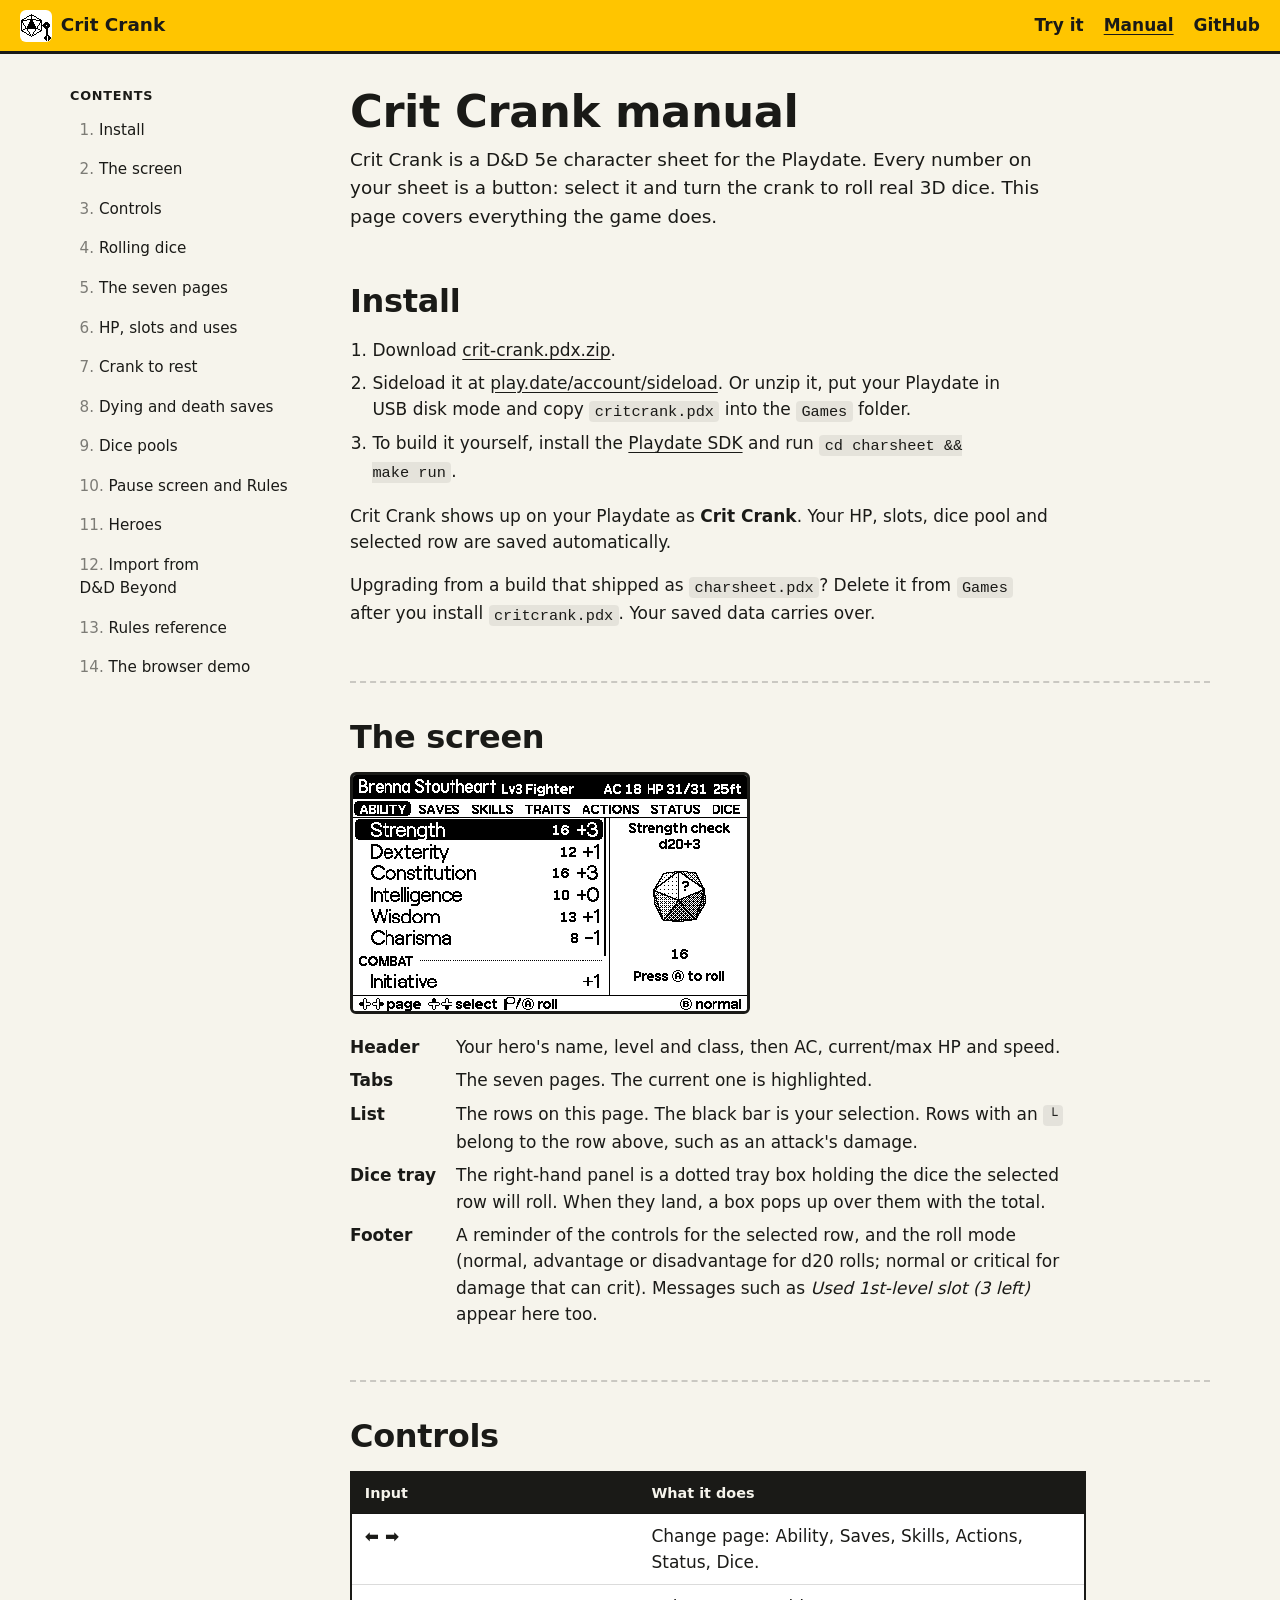
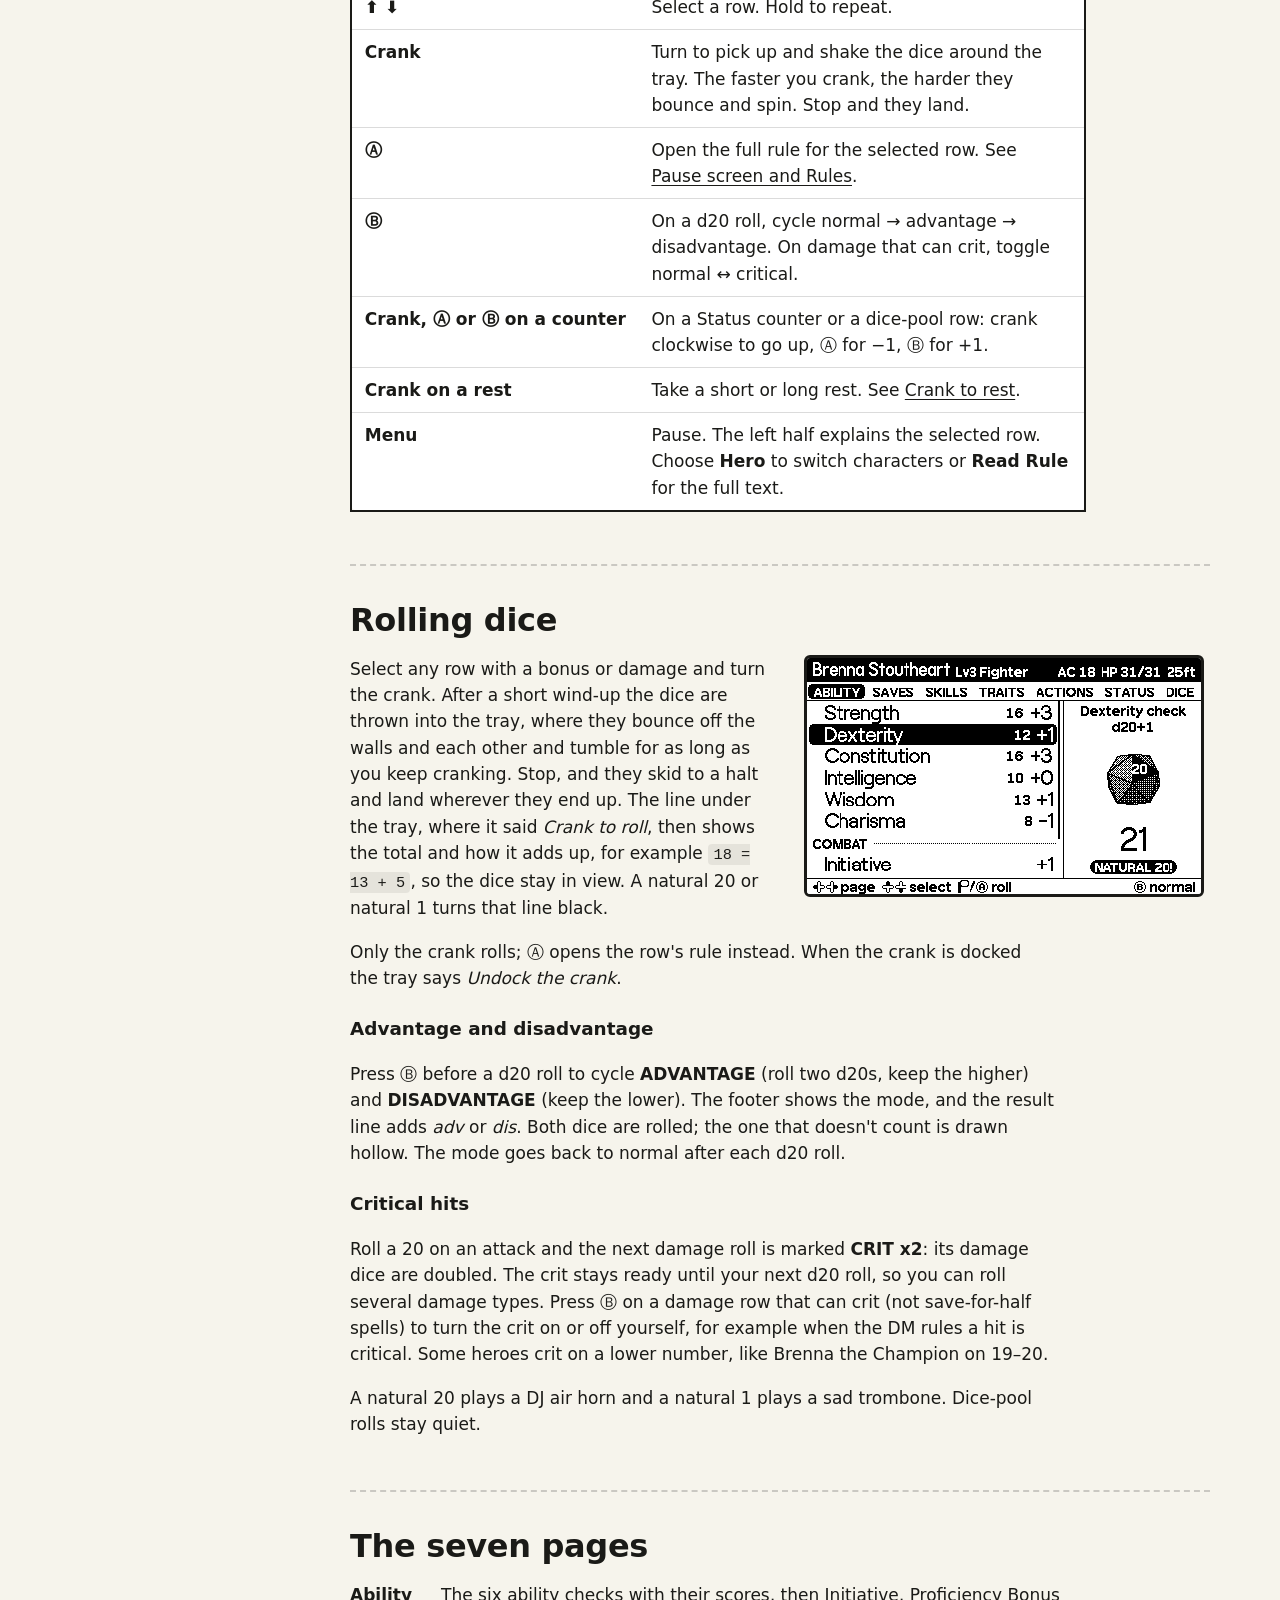
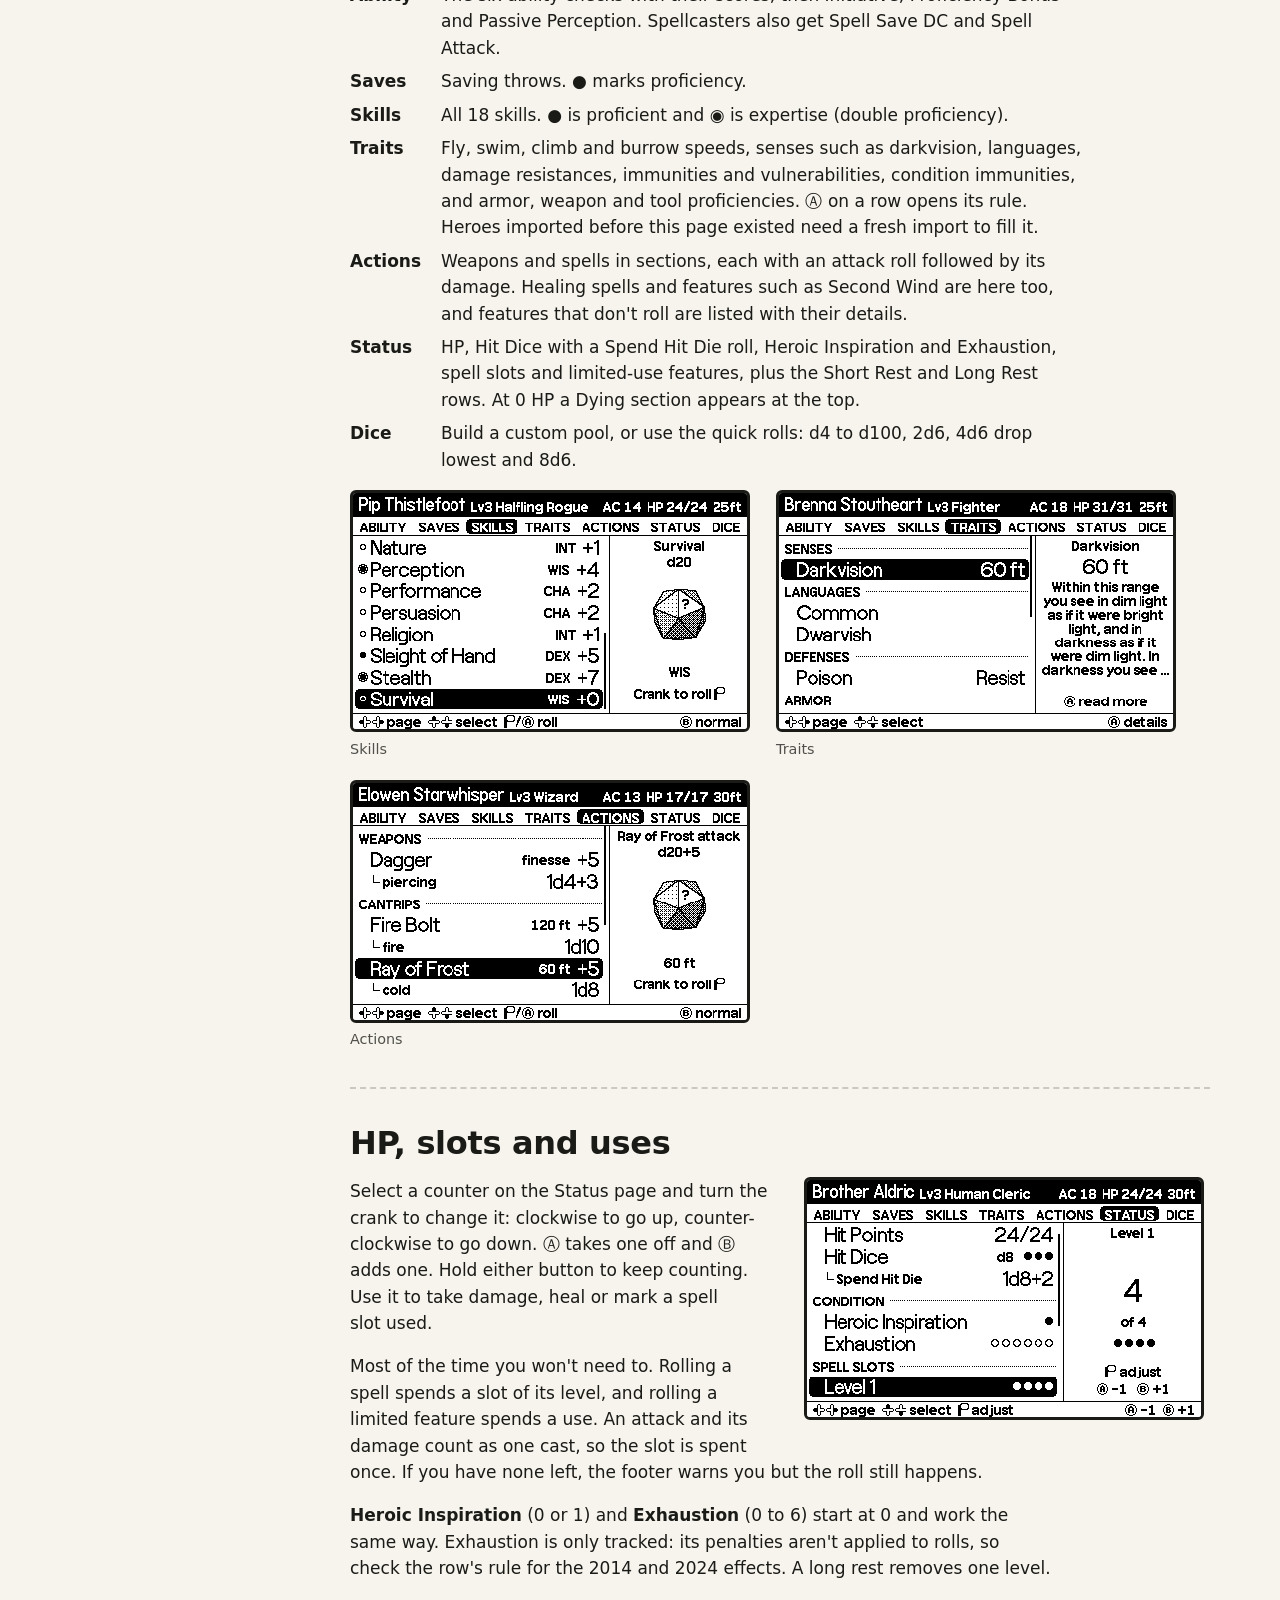
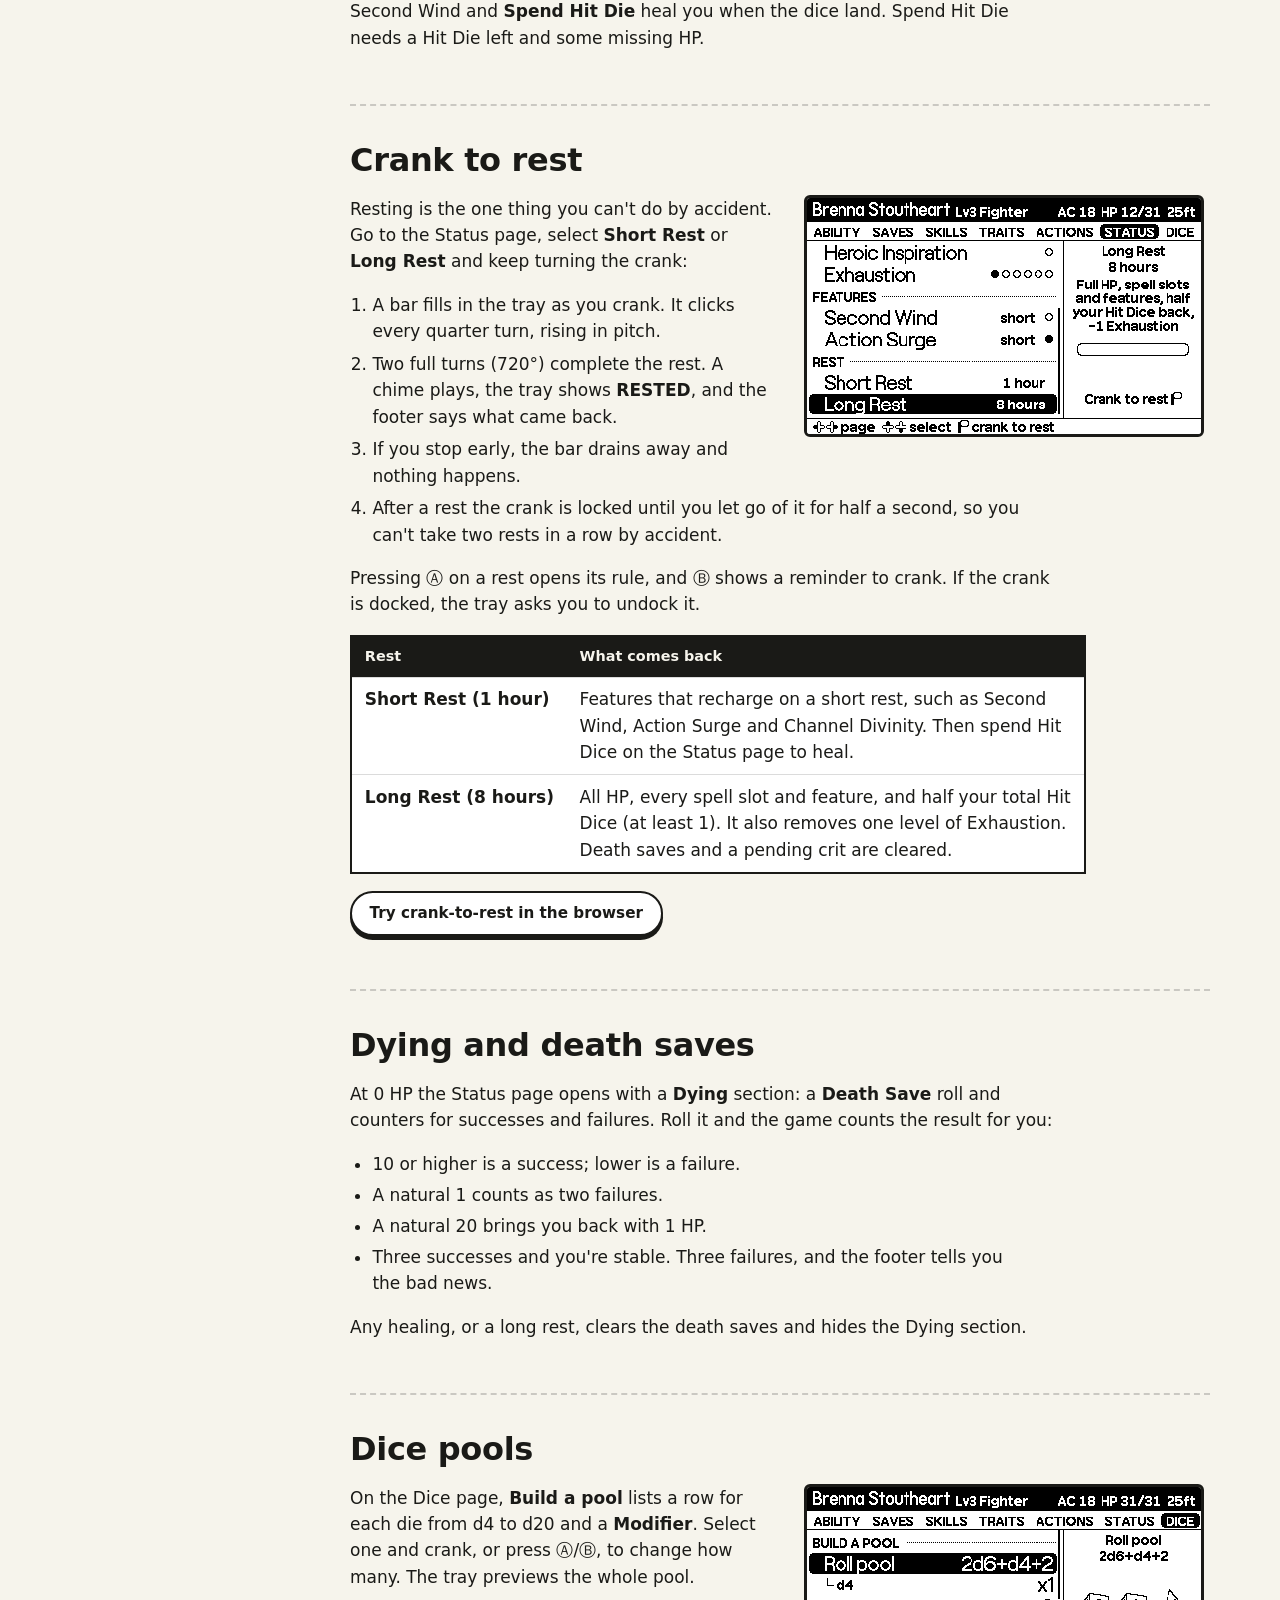
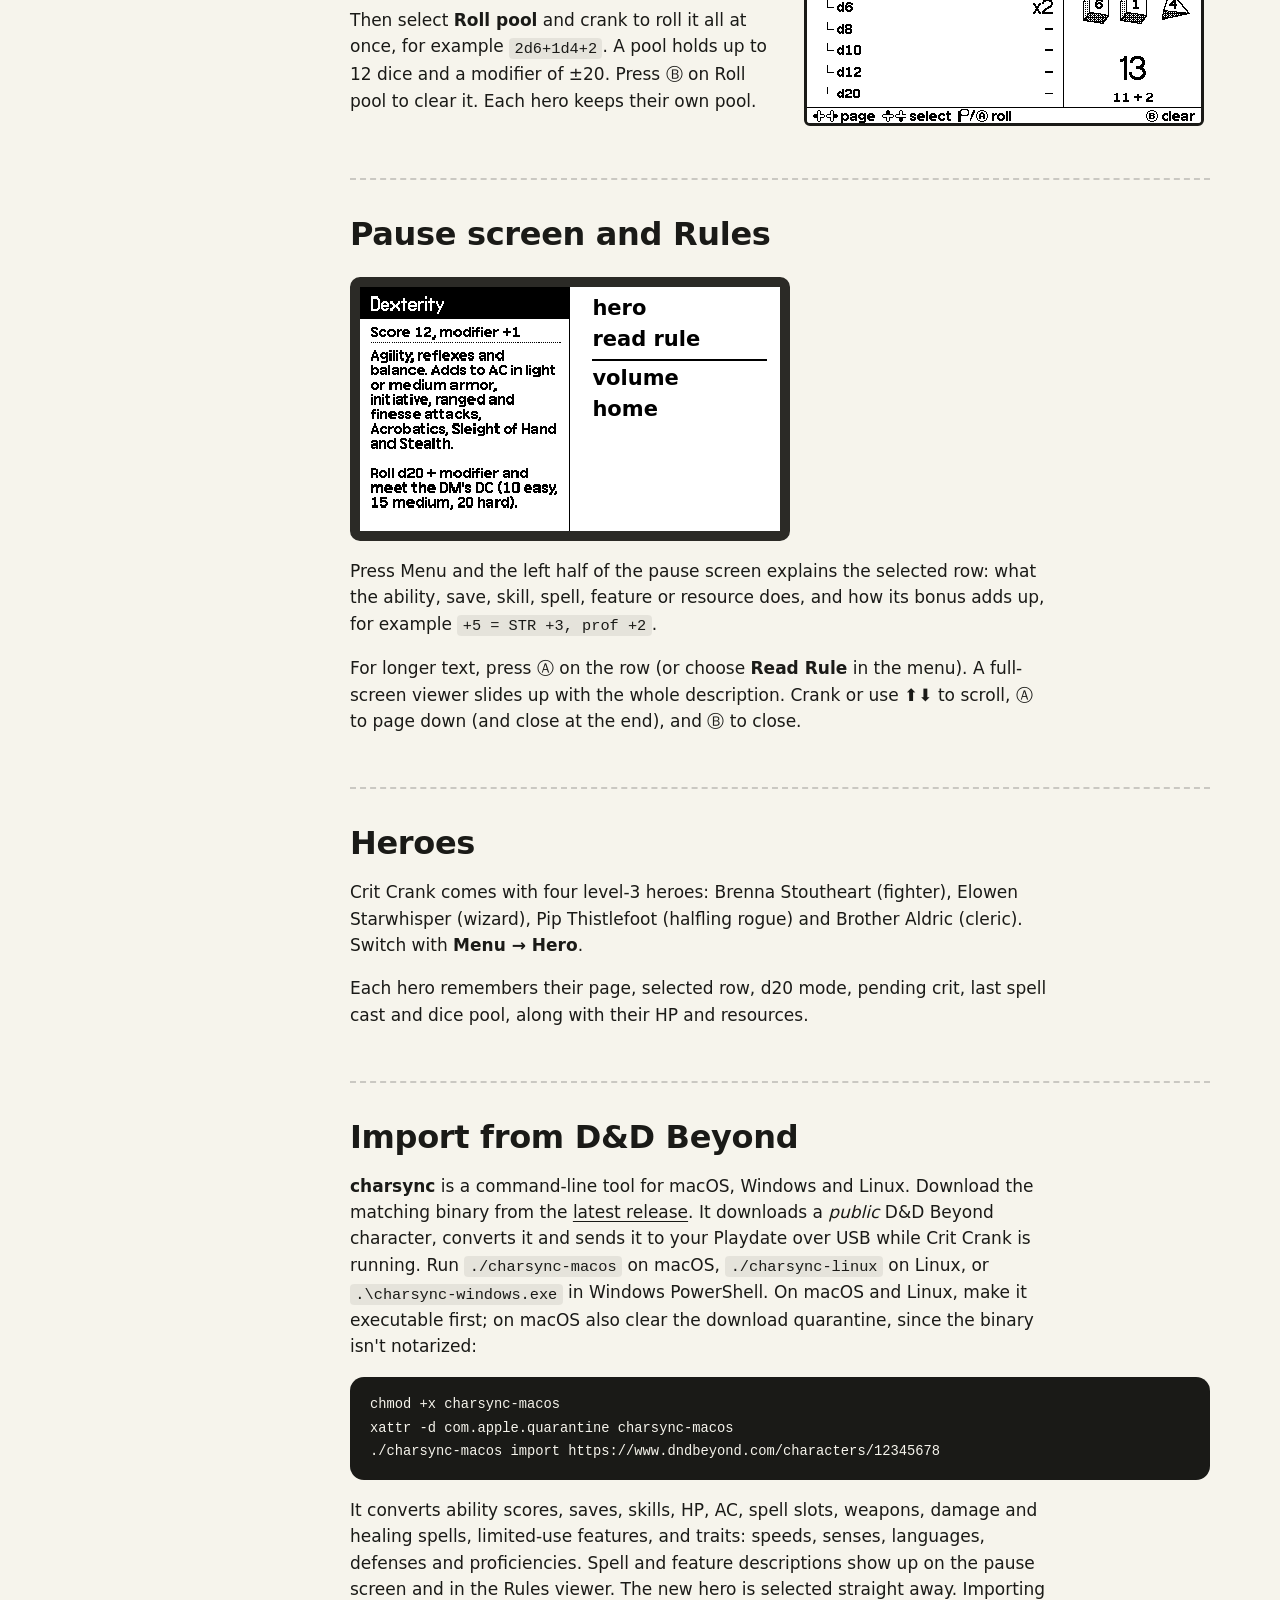
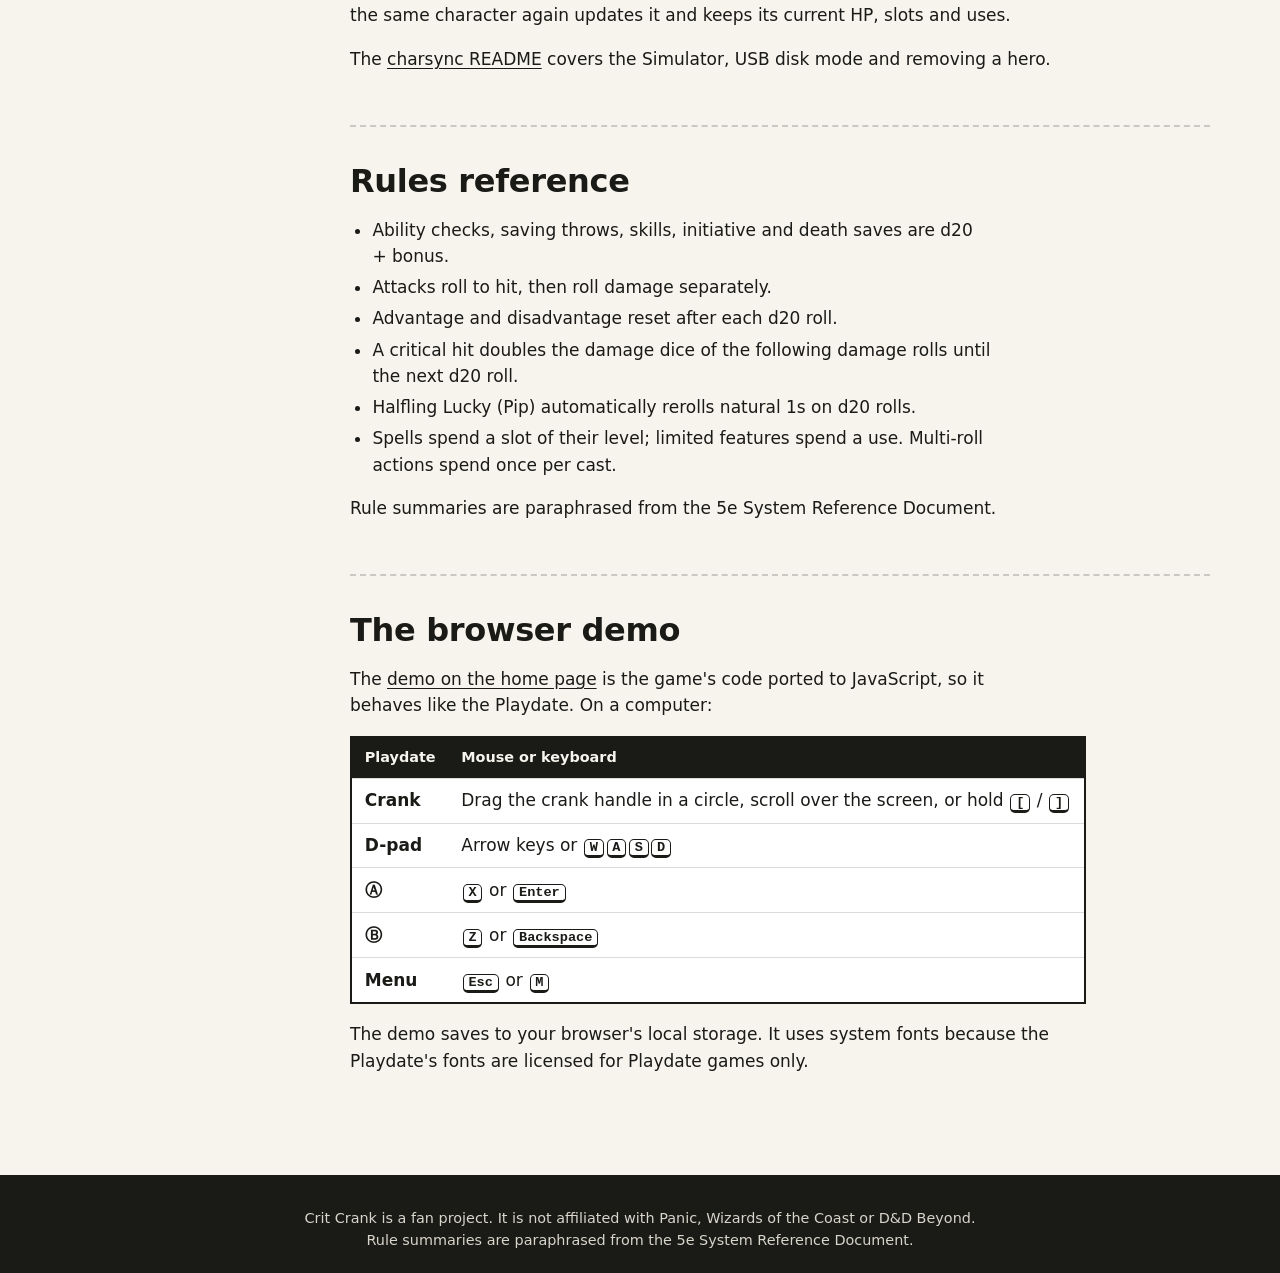
==== commit 5990726e: "Show roll results on the tray hint line instead of a popover (#29) The total and breakdown now repla" ====
--- a/site/docs.html
+++ b/site/docs.html
@@ -97,12 +97,12 @@
 				<figure class="shot float">
 					<img class="pixel" src="assets/nat20.gif" width="400" height="240" alt="A d20 tumbling and landing on a natural 20">
 				</figure>
-				<p>Select any row with a bonus or damage and turn the crank. After a short wind-up the dice are thrown into the tray, where they bounce off the walls and each other and tumble for as long as you keep cranking. Stop, and they skid to a halt and land wherever they end up. A box then pops up over the dice with the total and how it adds up, for example <code>13 + 5</code>.</p>
+				<p>Select any row with a bonus or damage and turn the crank. After a short wind-up the dice are thrown into the tray, where they bounce off the walls and each other and tumble for as long as you keep cranking. Stop, and they skid to a halt and land wherever they end up. The line under the tray, where it said <i>Crank to roll</i>, then shows the total and how it adds up, for example <code>18 = 13 + 5</code>, so the dice stay in view. A natural 20 or natural 1 turns that line black.</p>
 				<p>Only the crank rolls; Ⓐ opens the row's rule instead. When the crank is docked the tray says <i>Undock the crank</i>.</p>
 				<h3>Advantage and disadvantage</h3>
-				<p>Press Ⓑ before a d20 roll to cycle <b>ADVANTAGE</b> (roll two d20s, keep the higher) and <b>DISADVANTAGE</b> (keep the lower). The footer shows the mode, and the result says <i>with advantage</i> or <i>with disadvantage</i>. Both dice are rolled; the one that doesn't count is drawn hollow. The mode goes back to normal after each d20 roll.</p>
+				<p>Press Ⓑ before a d20 roll to cycle <b>ADVANTAGE</b> (roll two d20s, keep the higher) and <b>DISADVANTAGE</b> (keep the lower). The footer shows the mode, and the result line adds <i>adv</i> or <i>dis</i>. Both dice are rolled; the one that doesn't count is drawn hollow. The mode goes back to normal after each d20 roll.</p>
 				<h3>Critical hits</h3>
-				<p>Roll a 20 on an attack and the next damage roll is marked <b>CRITICAL x2</b>: its damage dice are doubled. The crit stays ready until your next d20 roll, so you can roll several damage types. Press Ⓑ on a damage row that can crit (not save-for-half spells) to turn the crit on or off yourself, for example when the DM rules a hit is critical. Some heroes crit on a lower number, like Brenna the Champion on 19–20.</p>
+				<p>Roll a 20 on an attack and the next damage roll is marked <b>CRIT x2</b>: its damage dice are doubled. The crit stays ready until your next d20 roll, so you can roll several damage types. Press Ⓑ on a damage row that can crit (not save-for-half spells) to turn the crit on or off yourself, for example when the DM rules a hit is critical. Some heroes crit on a lower number, like Brenna the Champion on 19–20.</p>
 				<p>A natural 20 plays a DJ air horn and a natural 1 plays a sad trombone. Dice-pool rolls stay quiet.</p>
 			</section>
 
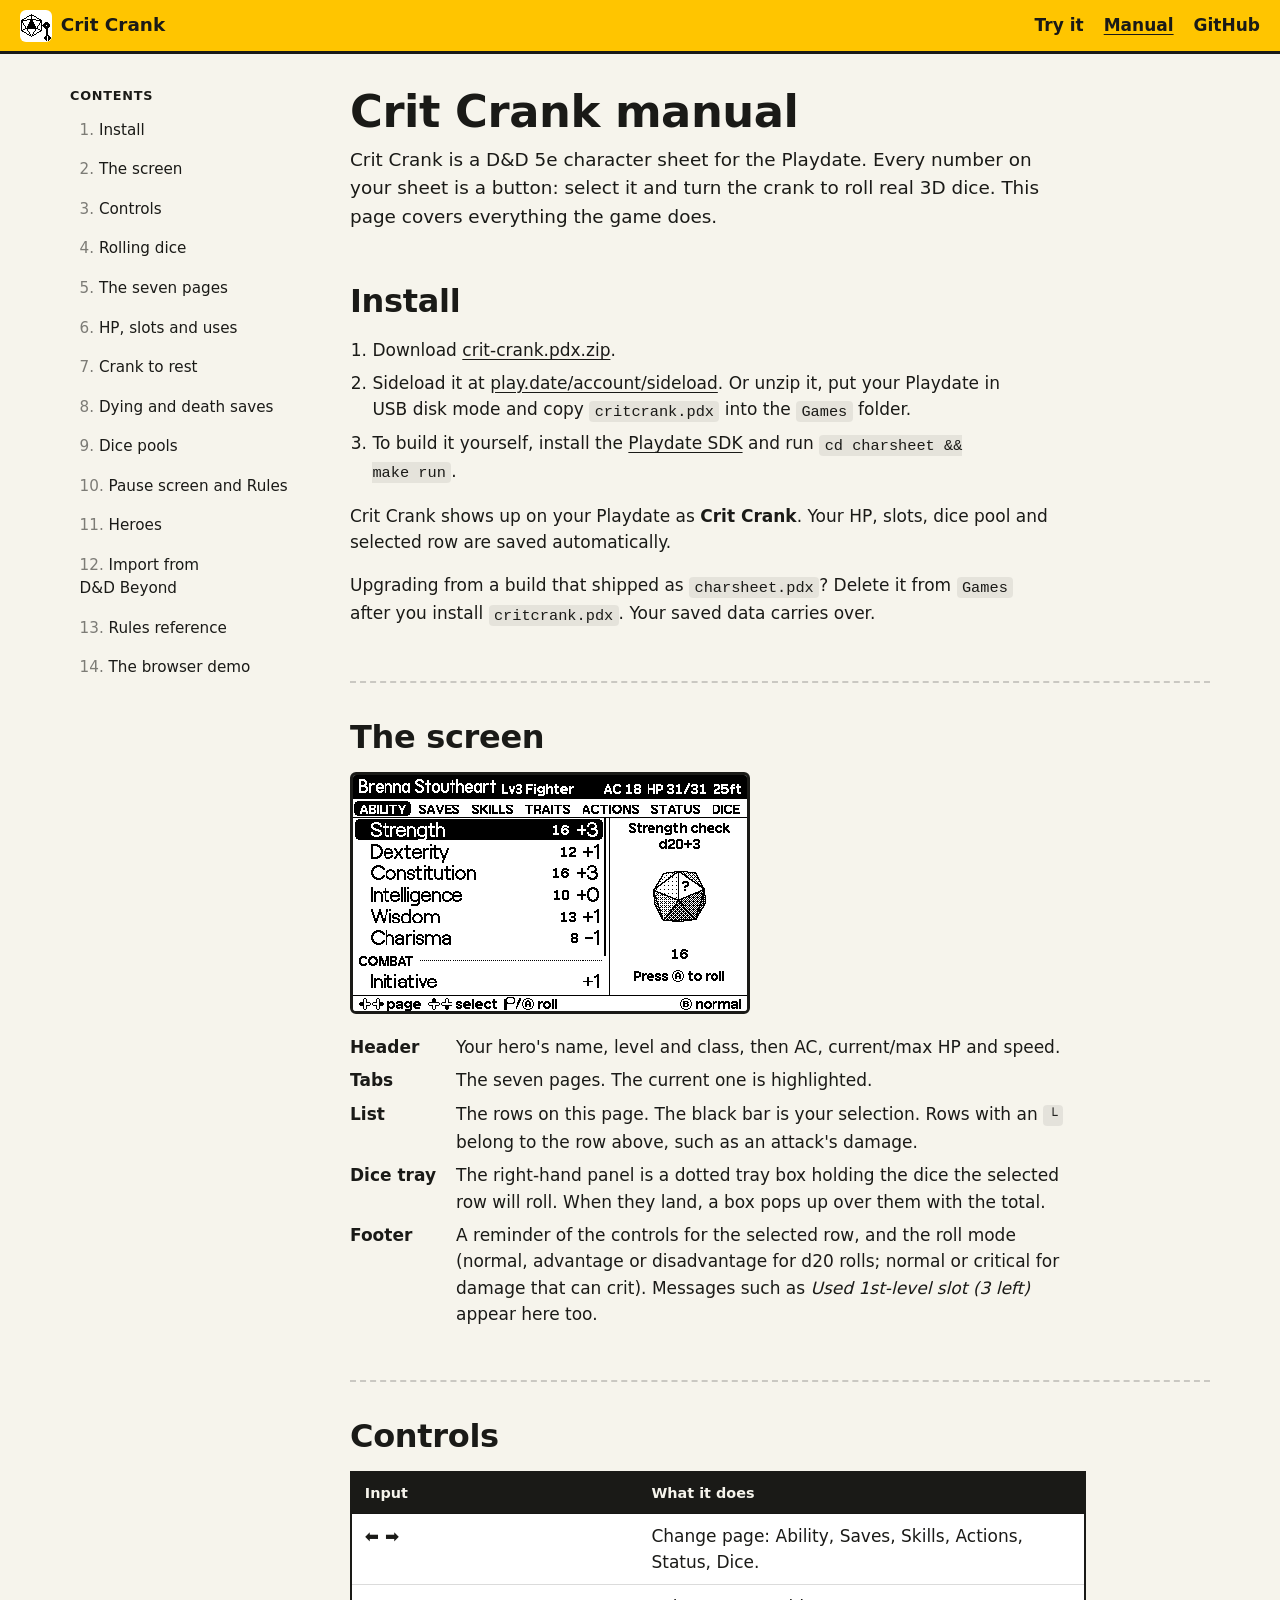
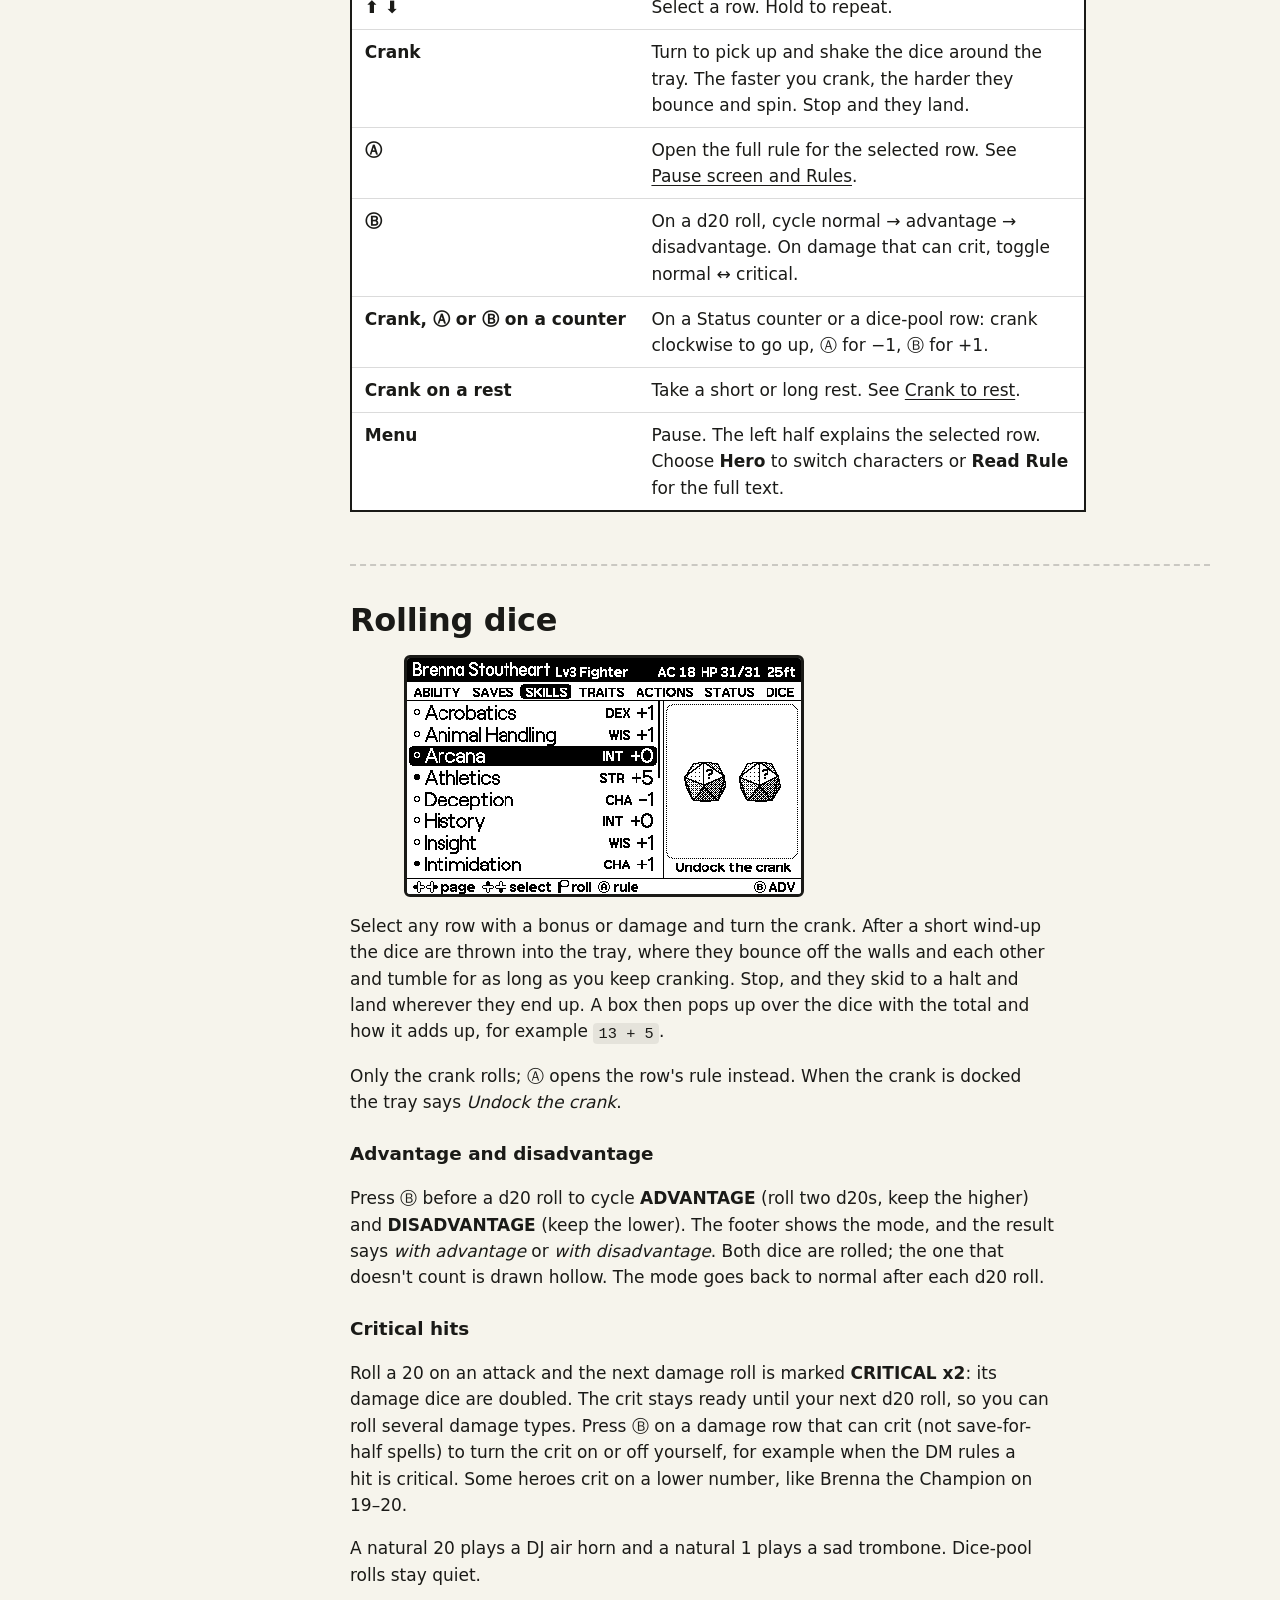
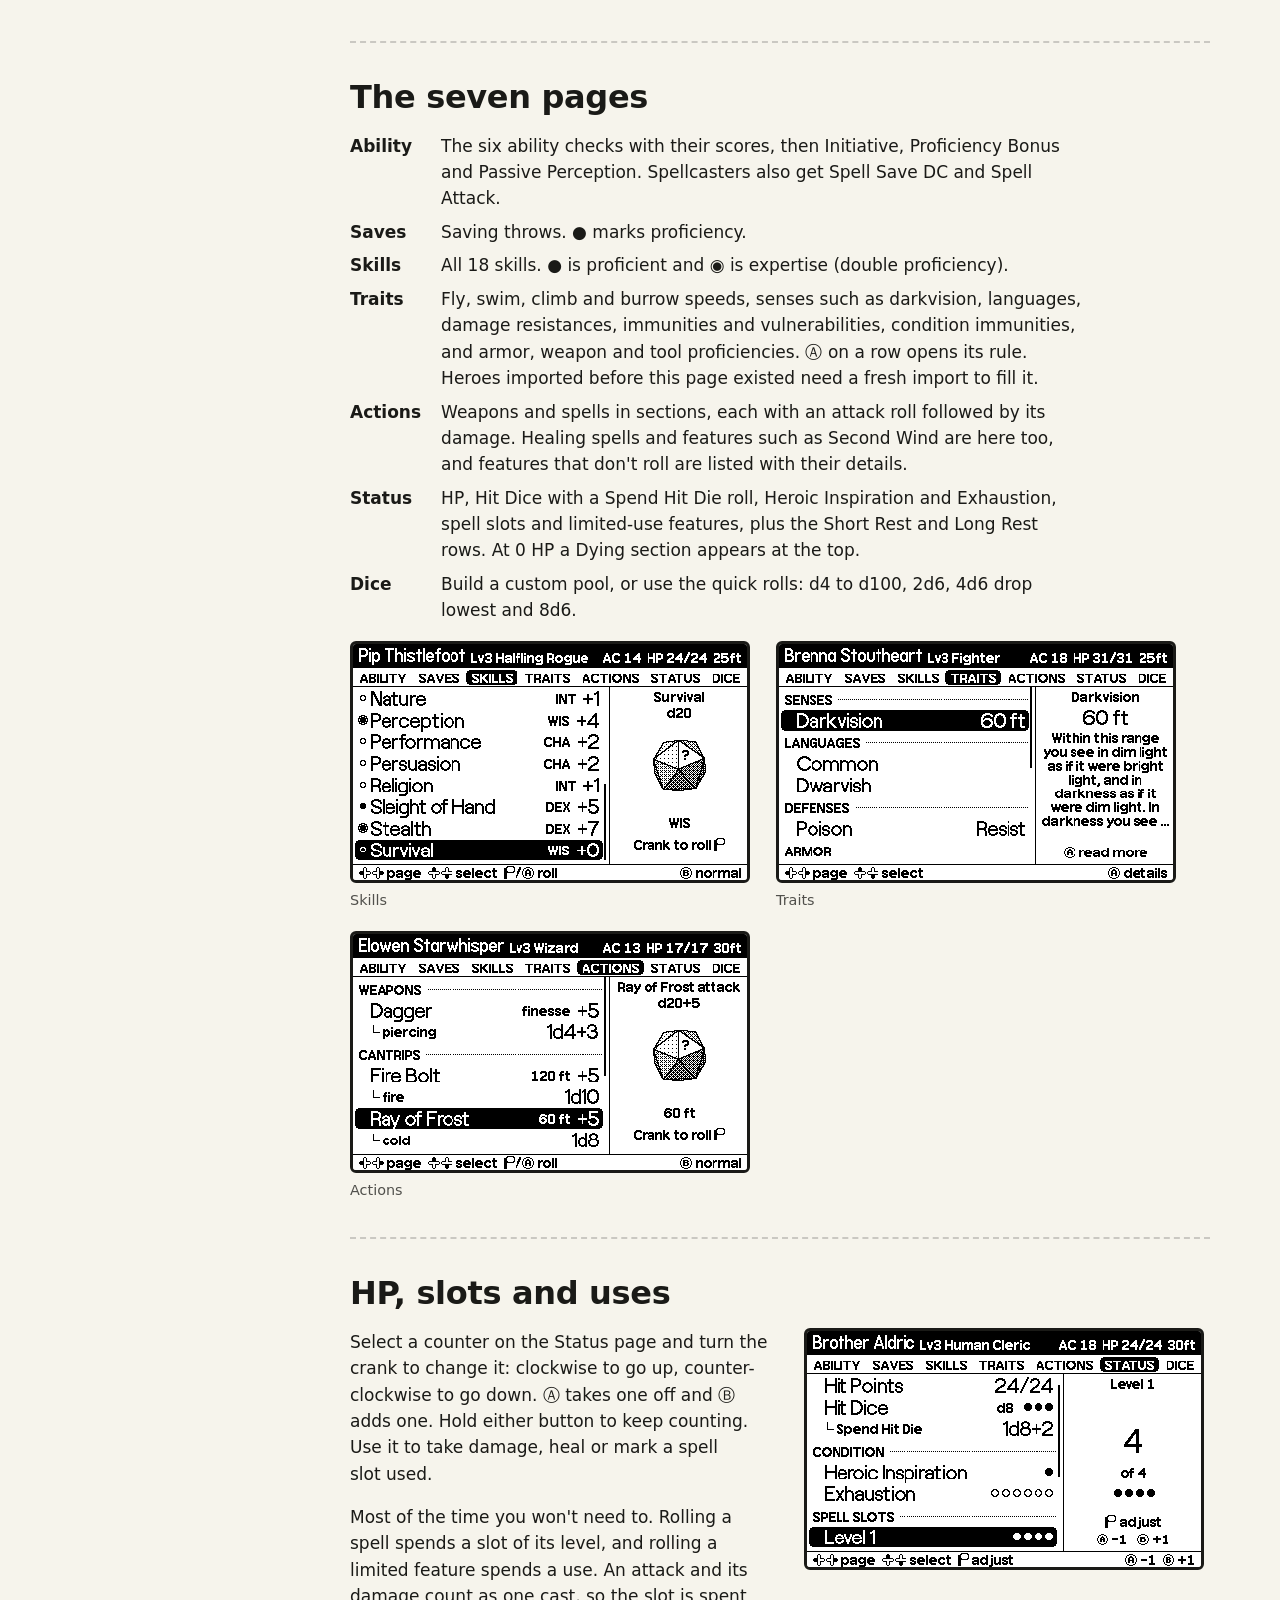
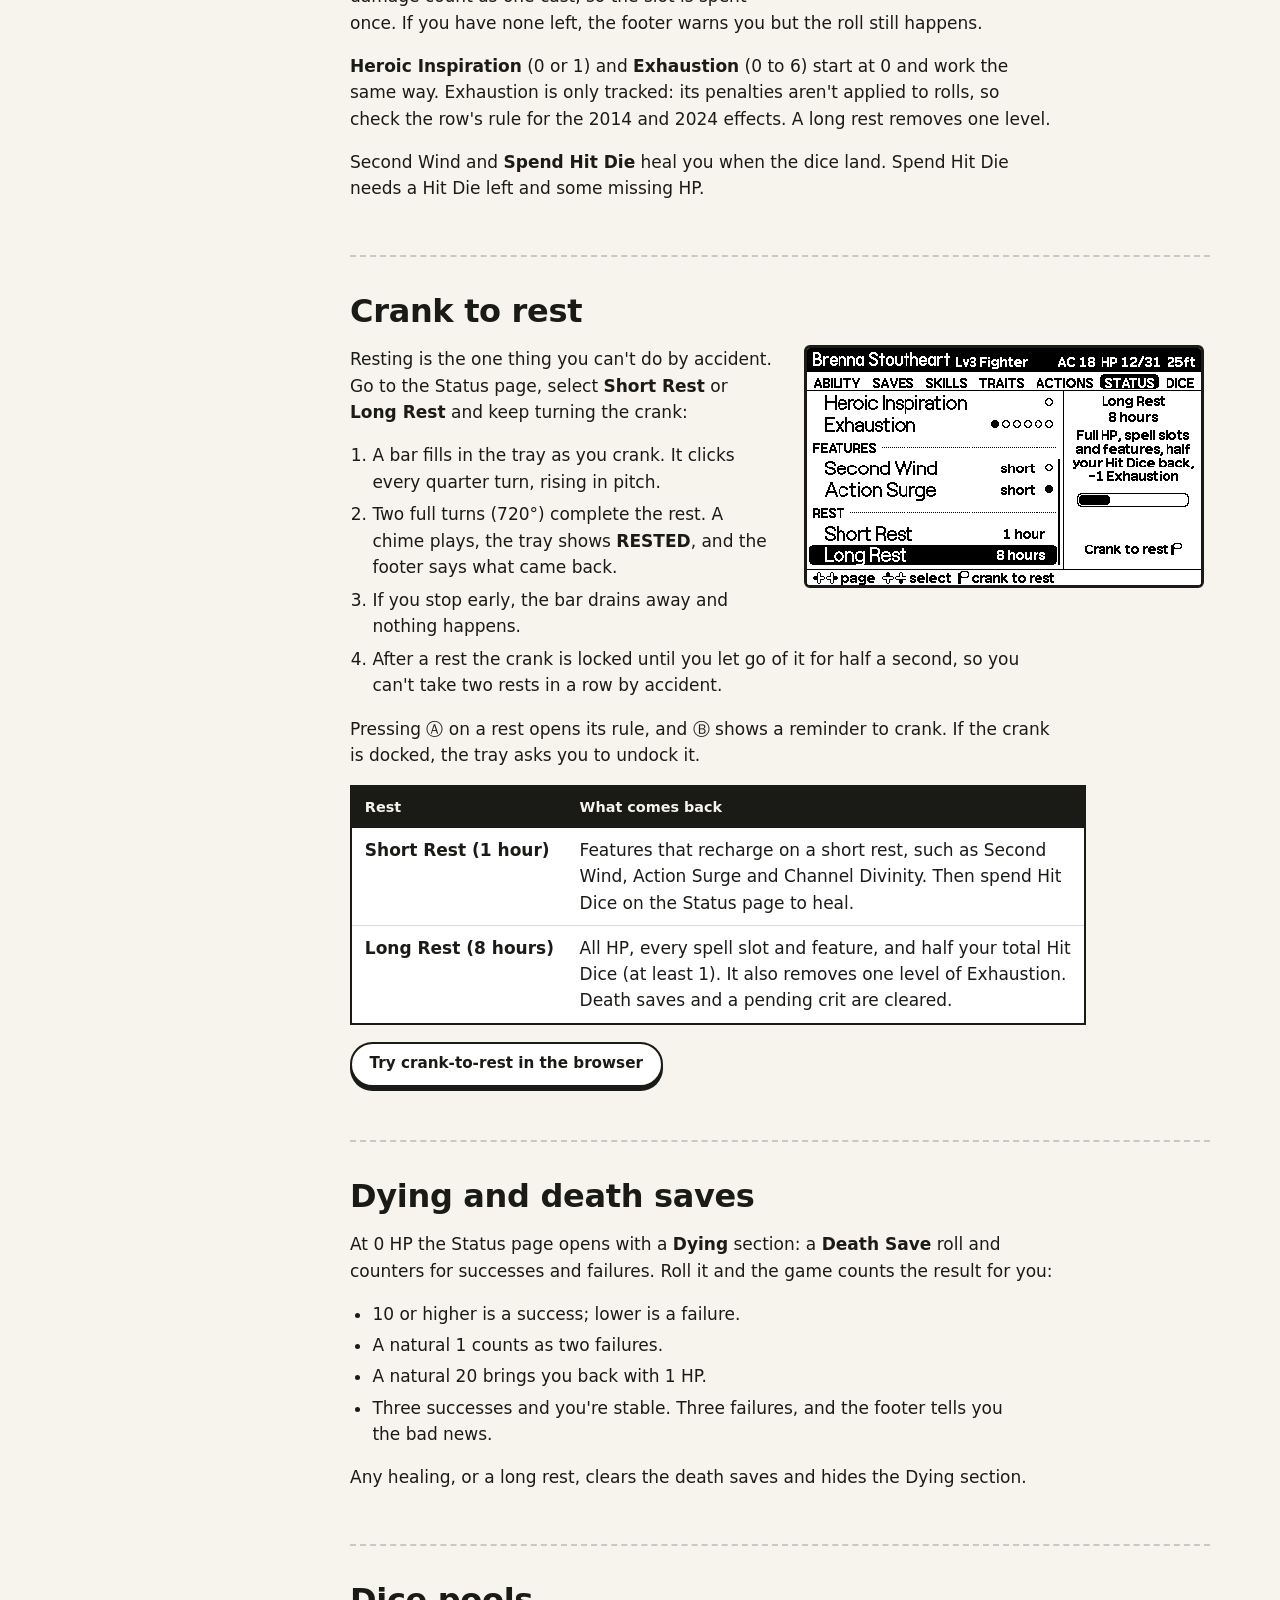
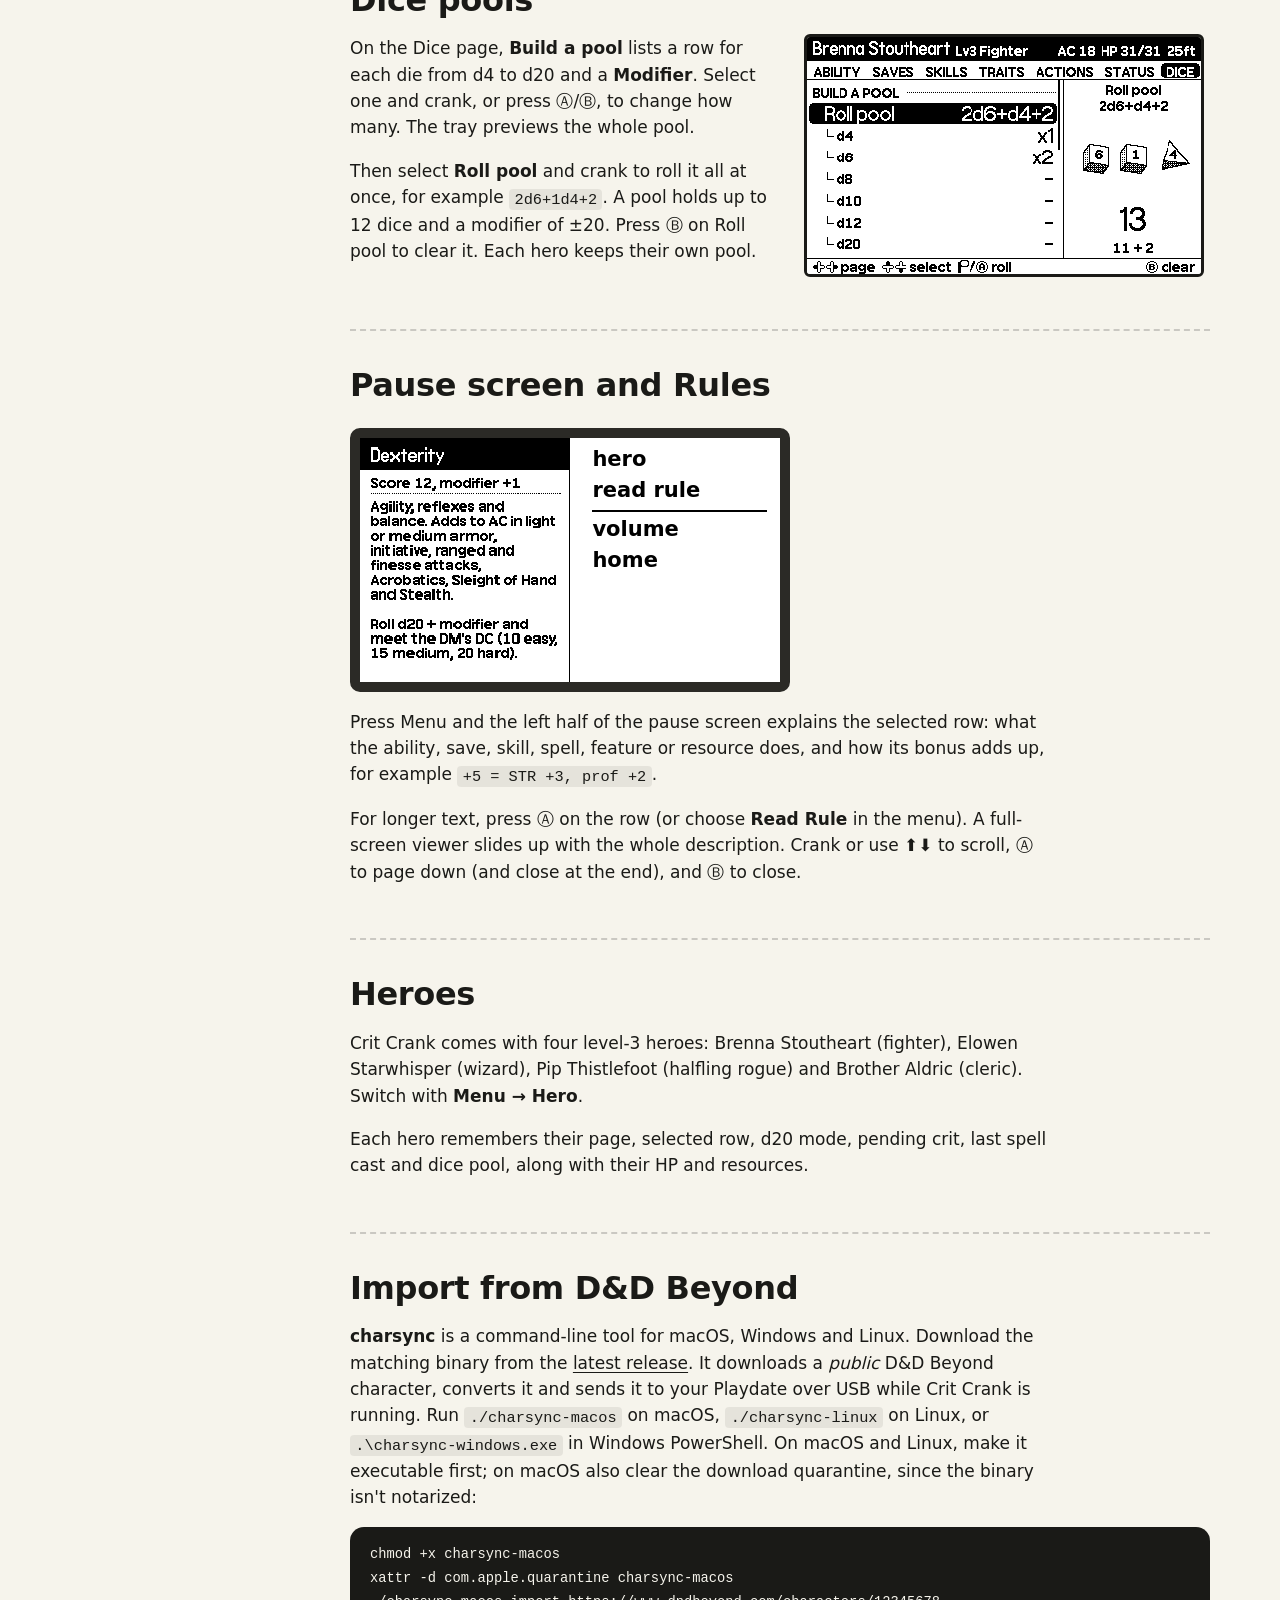
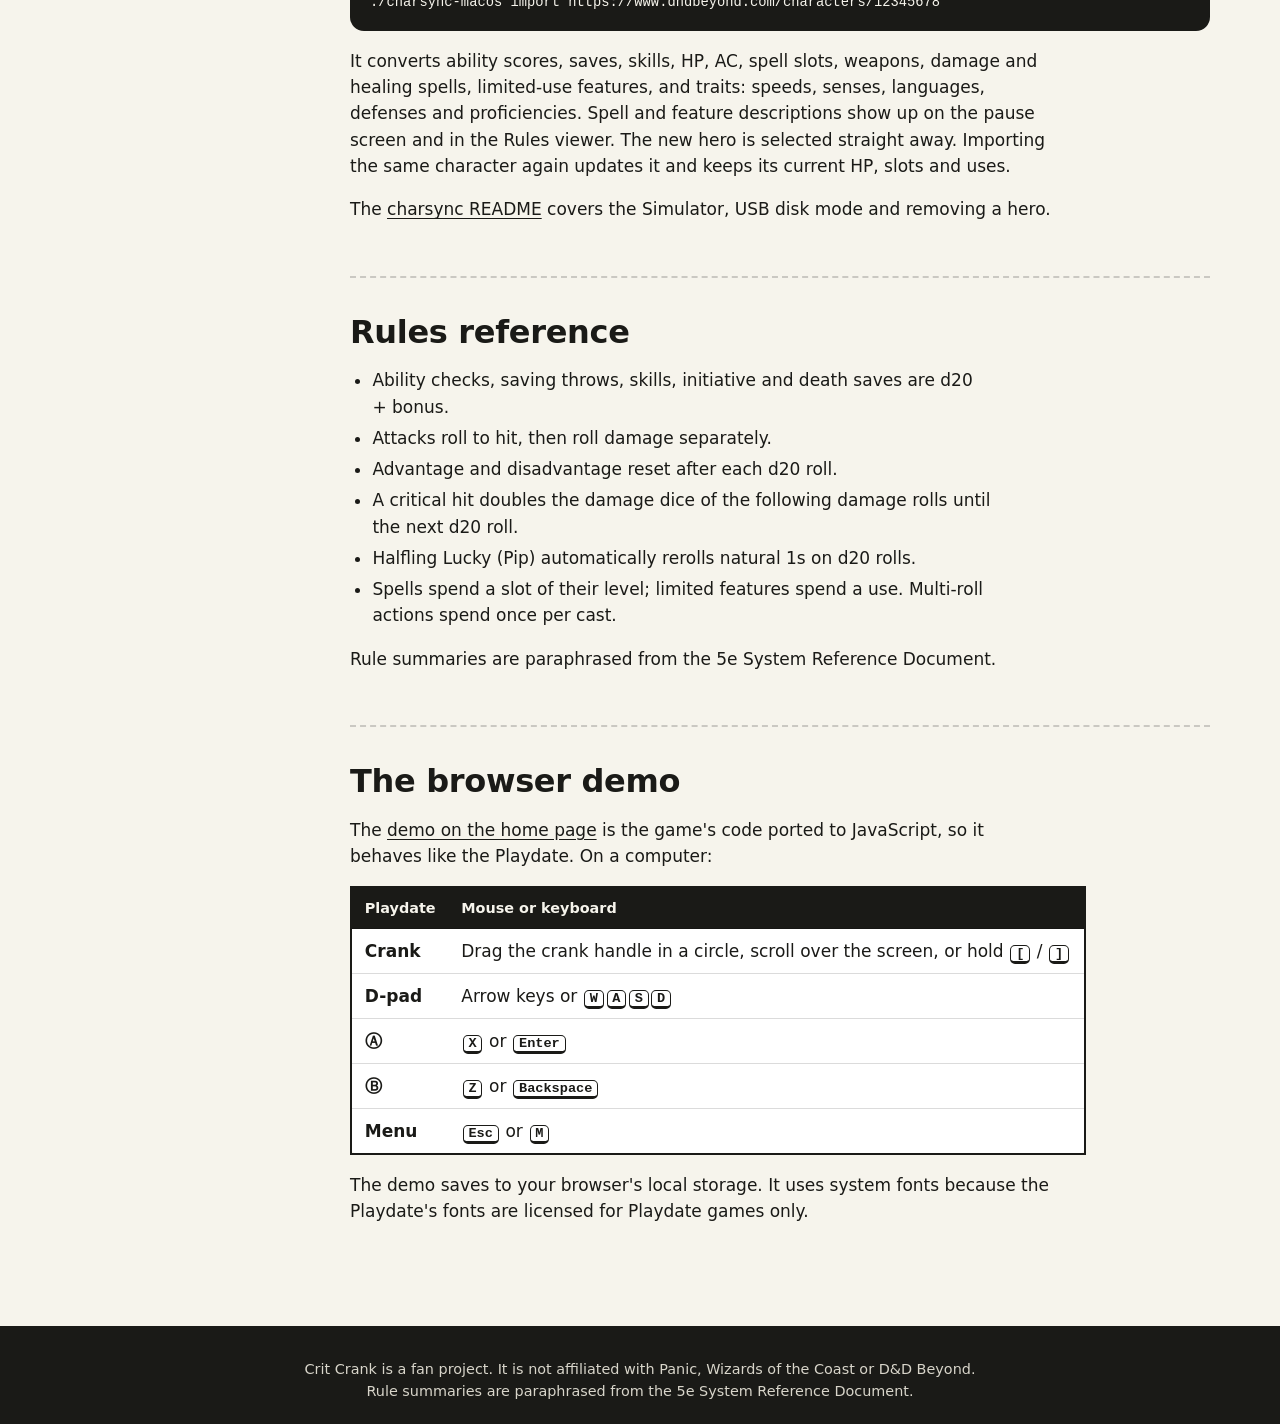
==== commit 22a9192f: "Refresh the natural 20 GIF for the README and site Re-record from the current game: crank-only rolli" ====
--- a/site/docs.html
+++ b/site/docs.html
@@ -95,14 +95,14 @@
 			<section id="rolling">
 				<h2>Rolling dice</h2>
 				<figure class="shot float">
-					<img class="pixel" src="assets/nat20.gif" width="400" height="240" alt="A d20 tumbling and landing on a natural 20">
-				</figure>
-				<p>Select any row with a bonus or damage and turn the crank. After a short wind-up the dice are thrown into the tray, where they bounce off the walls and each other and tumble for as long as you keep cranking. Stop, and they skid to a halt and land wherever they end up. The line under the tray, where it said <i>Crank to roll</i>, then shows the total and how it adds up, for example <code>18 = 13 + 5</code>, so the dice stay in view. A natural 20 or natural 1 turns that line black.</p>
+					<img class="pixel" src="assets/nat20.gif" width="400" height="240" alt="Two d20s tumbling on an Athletics check with advantage and landing on a natural 20">
+				</figure>
+				<p>Select any row with a bonus or damage and turn the crank. After a short wind-up the dice are thrown into the tray, where they bounce off the walls and each other and tumble for as long as you keep cranking. Stop, and they skid to a halt and land wherever they end up. A box then pops up over the dice with the total and how it adds up, for example <code>13 + 5</code>.</p>
 				<p>Only the crank rolls; Ⓐ opens the row's rule instead. When the crank is docked the tray says <i>Undock the crank</i>.</p>
 				<h3>Advantage and disadvantage</h3>
-				<p>Press Ⓑ before a d20 roll to cycle <b>ADVANTAGE</b> (roll two d20s, keep the higher) and <b>DISADVANTAGE</b> (keep the lower). The footer shows the mode, and the result line adds <i>adv</i> or <i>dis</i>. Both dice are rolled; the one that doesn't count is drawn hollow. The mode goes back to normal after each d20 roll.</p>
+				<p>Press Ⓑ before a d20 roll to cycle <b>ADVANTAGE</b> (roll two d20s, keep the higher) and <b>DISADVANTAGE</b> (keep the lower). The footer shows the mode, and the result says <i>with advantage</i> or <i>with disadvantage</i>. Both dice are rolled; the one that doesn't count is drawn hollow. The mode goes back to normal after each d20 roll.</p>
 				<h3>Critical hits</h3>
-				<p>Roll a 20 on an attack and the next damage roll is marked <b>CRIT x2</b>: its damage dice are doubled. The crit stays ready until your next d20 roll, so you can roll several damage types. Press Ⓑ on a damage row that can crit (not save-for-half spells) to turn the crit on or off yourself, for example when the DM rules a hit is critical. Some heroes crit on a lower number, like Brenna the Champion on 19–20.</p>
+				<p>Roll a 20 on an attack and the next damage roll is marked <b>CRITICAL x2</b>: its damage dice are doubled. The crit stays ready until your next d20 roll, so you can roll several damage types. Press Ⓑ on a damage row that can crit (not save-for-half spells) to turn the crit on or off yourself, for example when the DM rules a hit is critical. Some heroes crit on a lower number, like Brenna the Champion on 19–20.</p>
 				<p>A natural 20 plays a DJ air horn and a natural 1 plays a sad trombone. Dice-pool rolls stay quiet.</p>
 			</section>
 
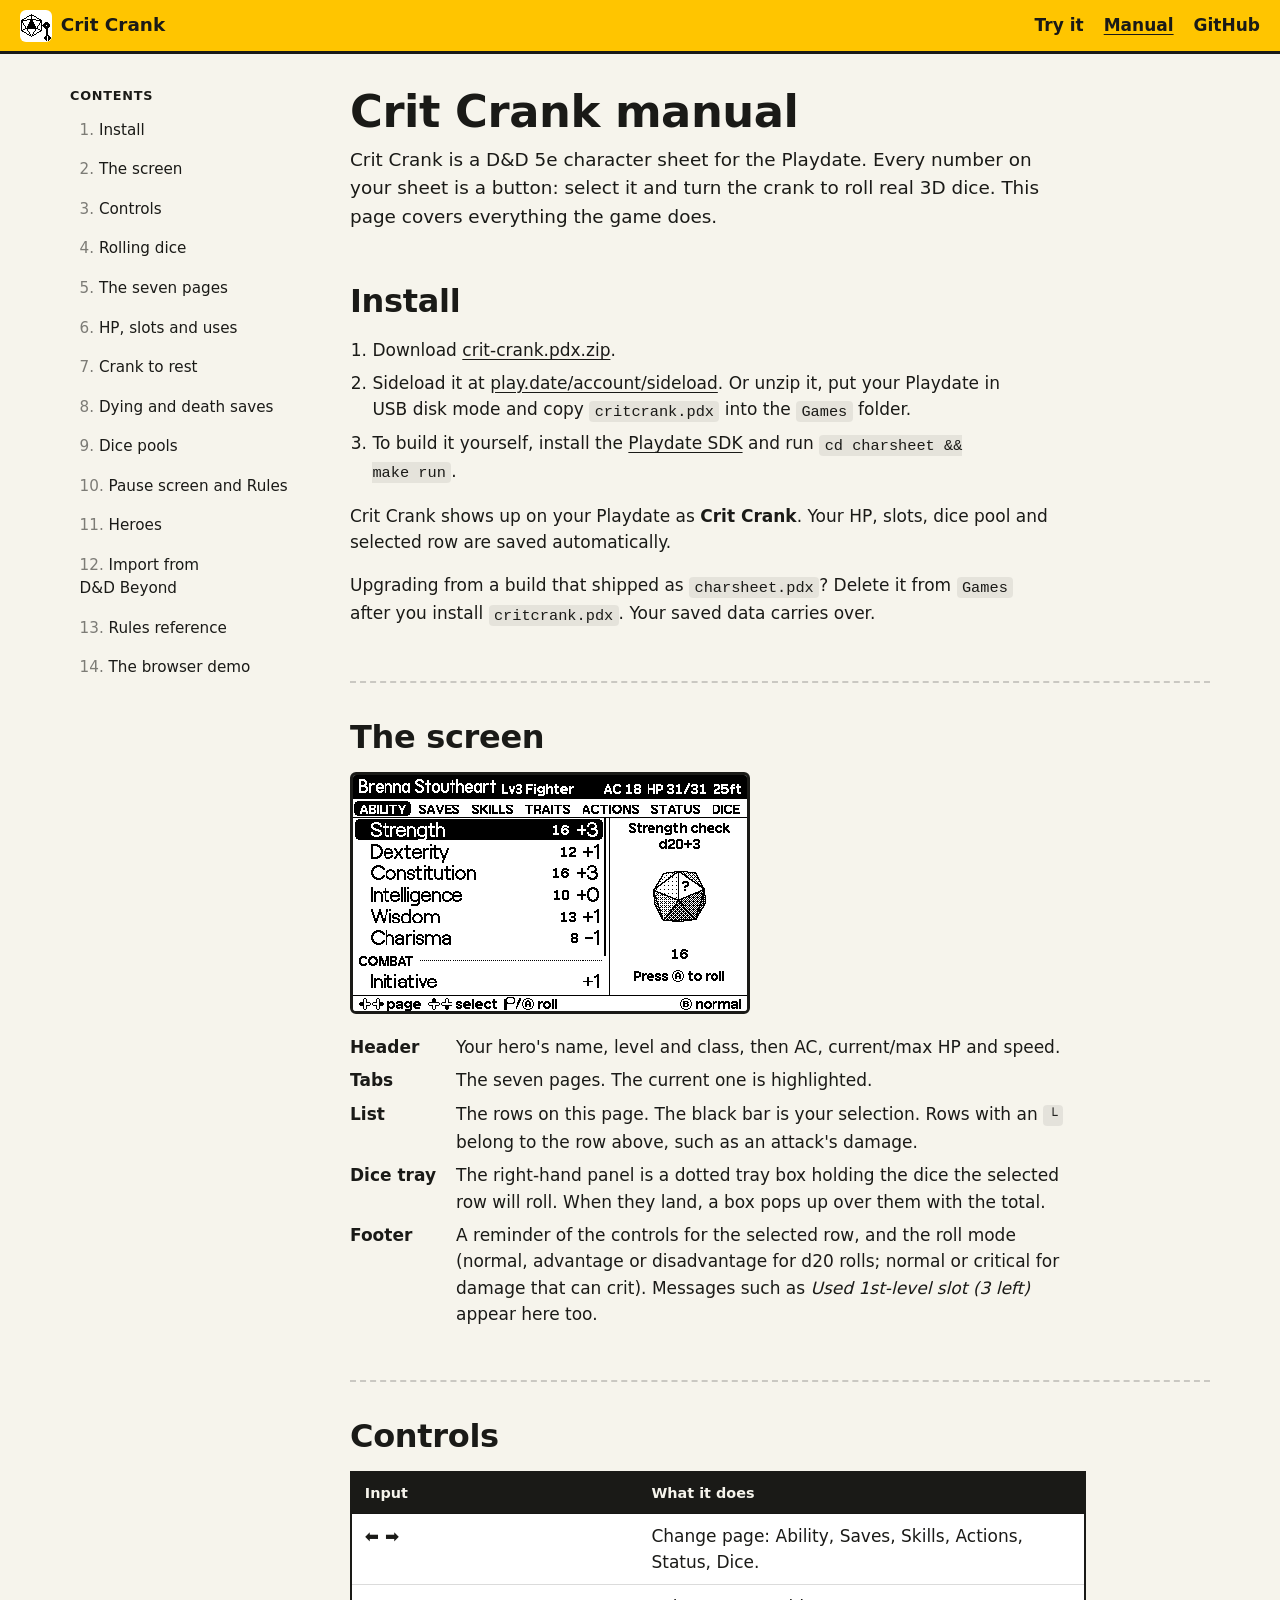
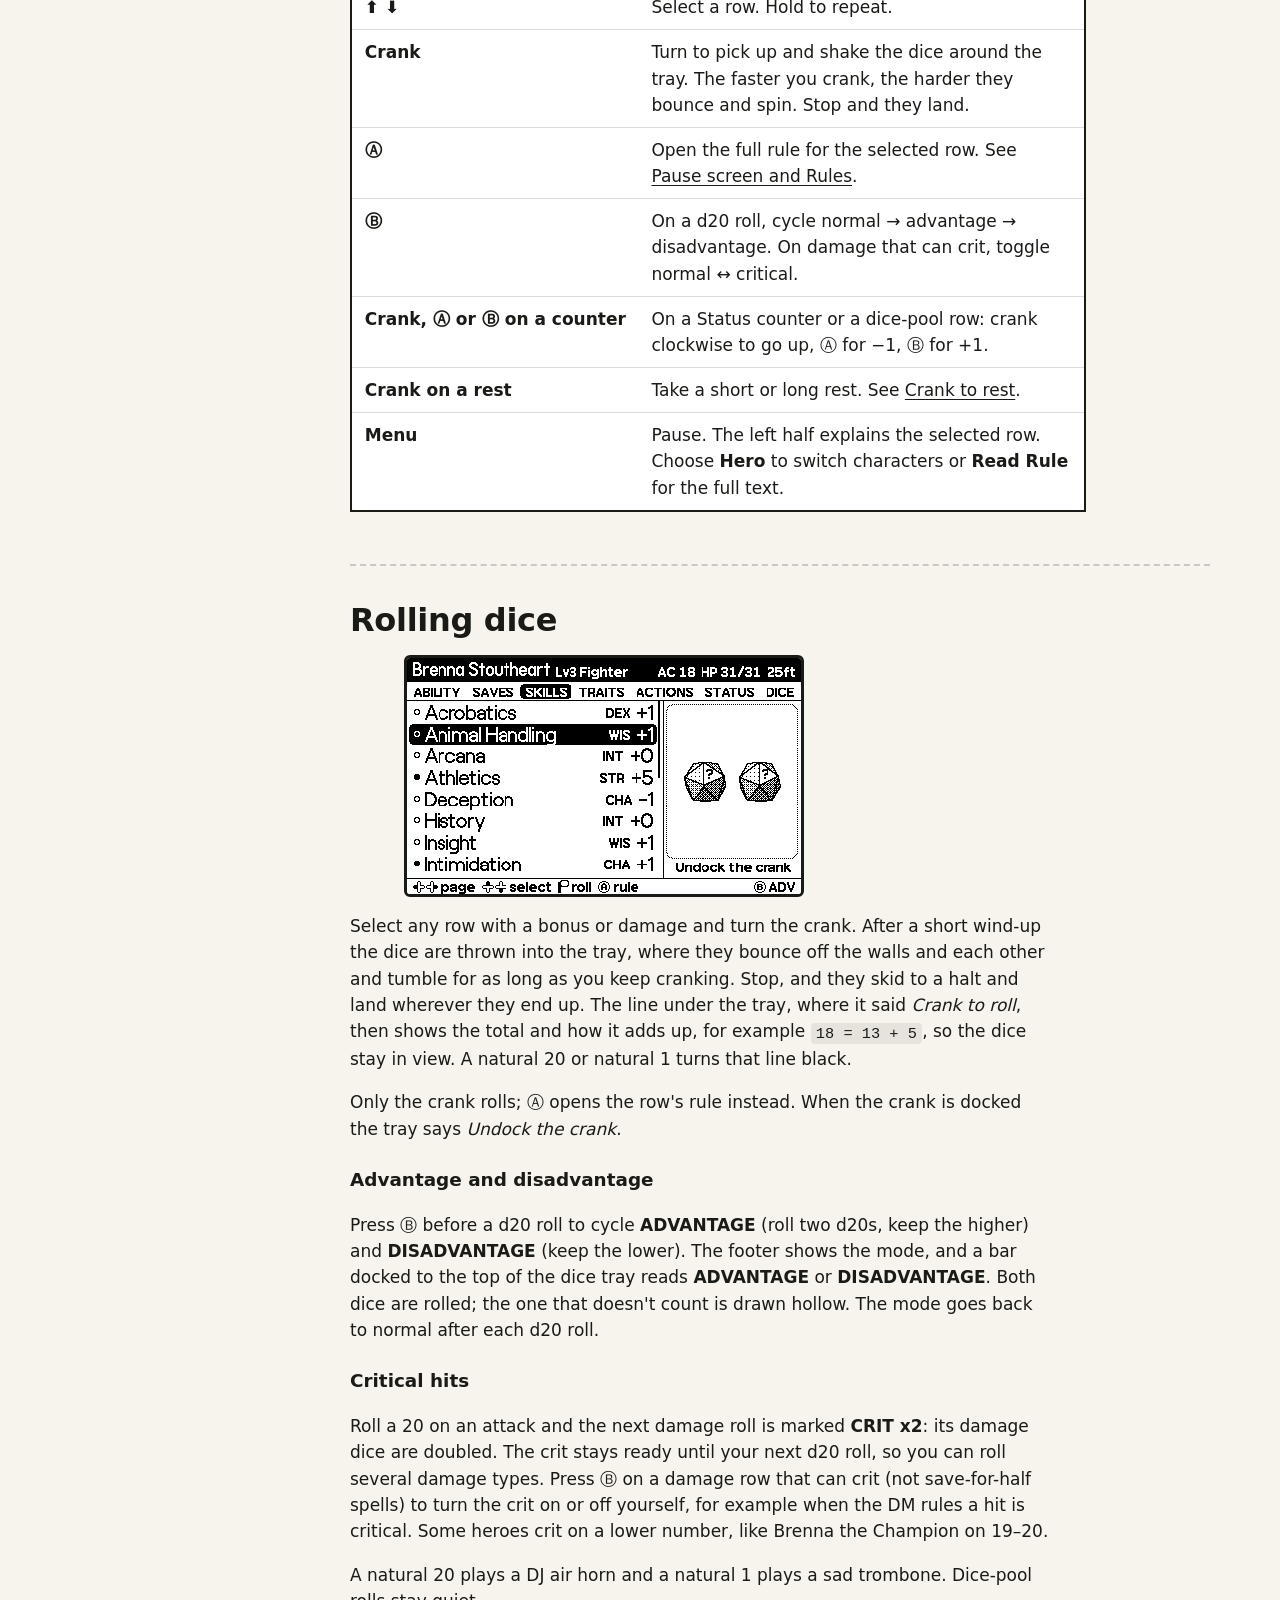
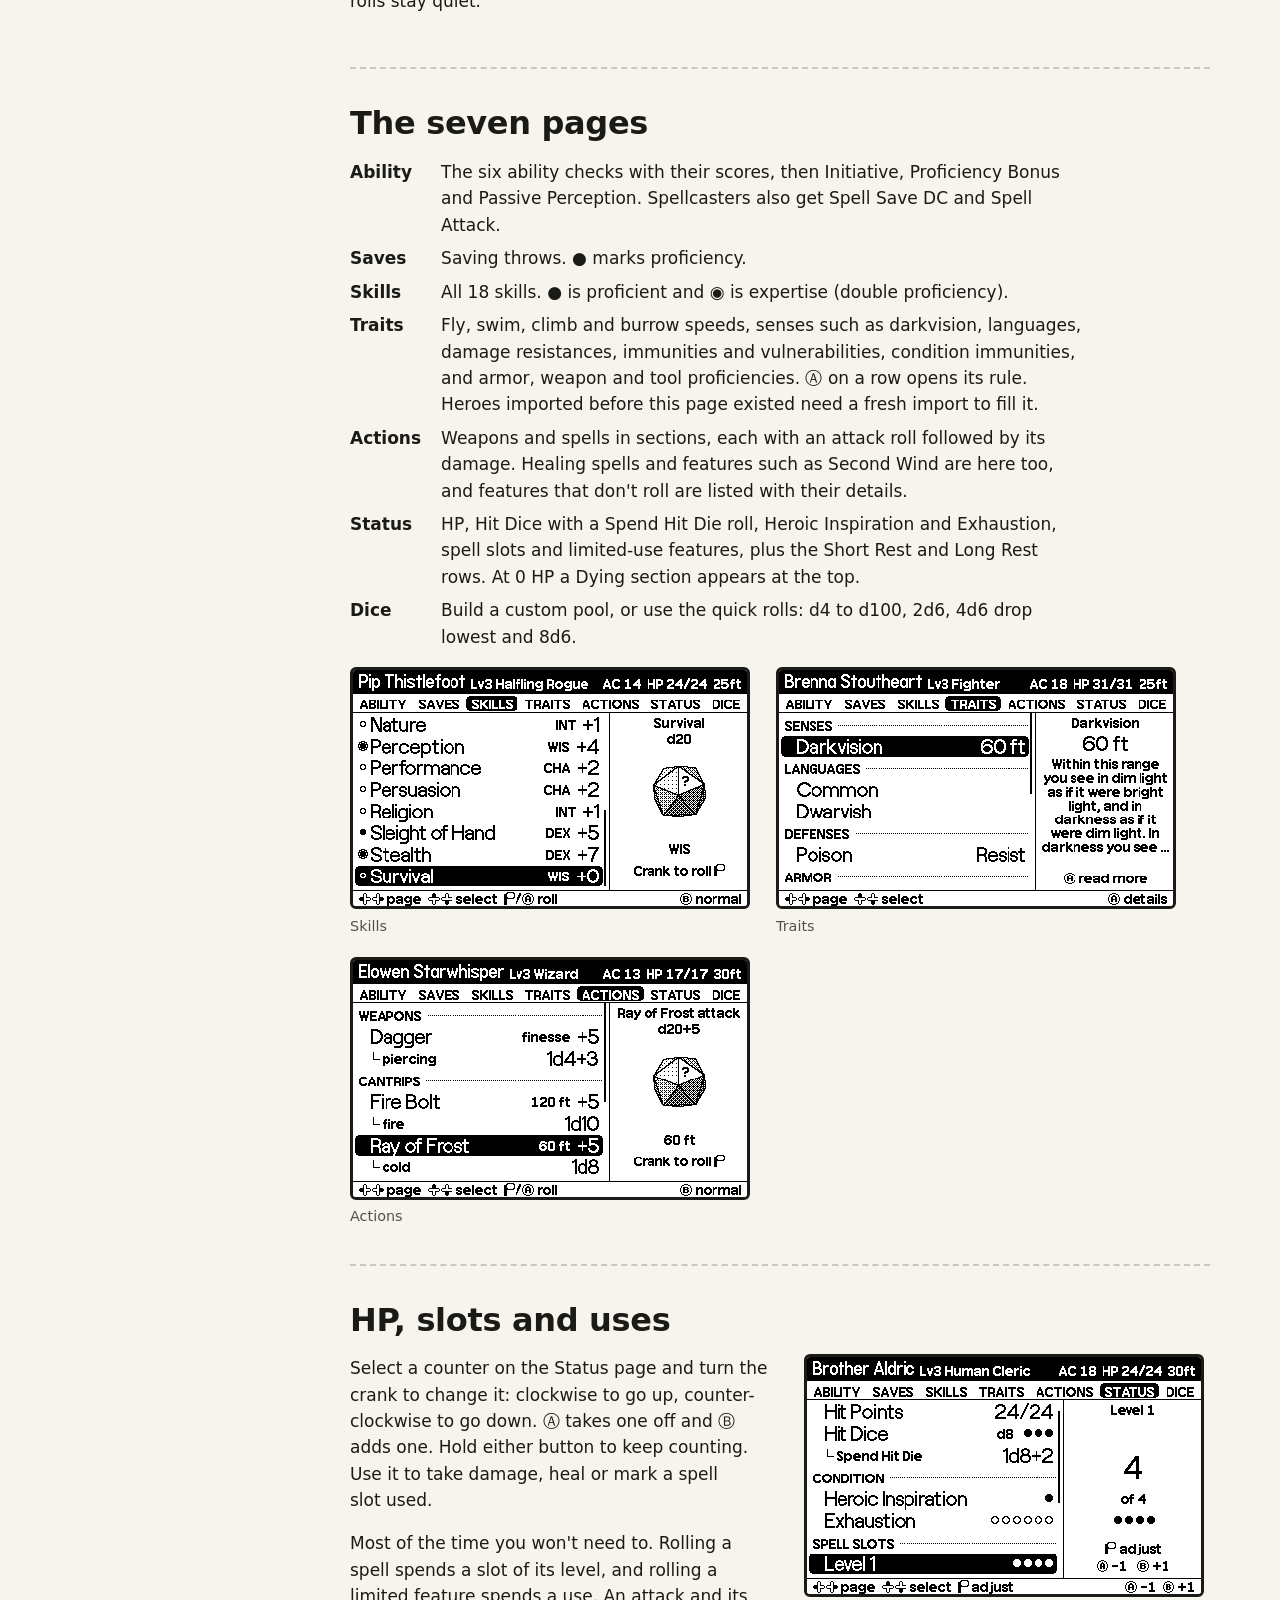
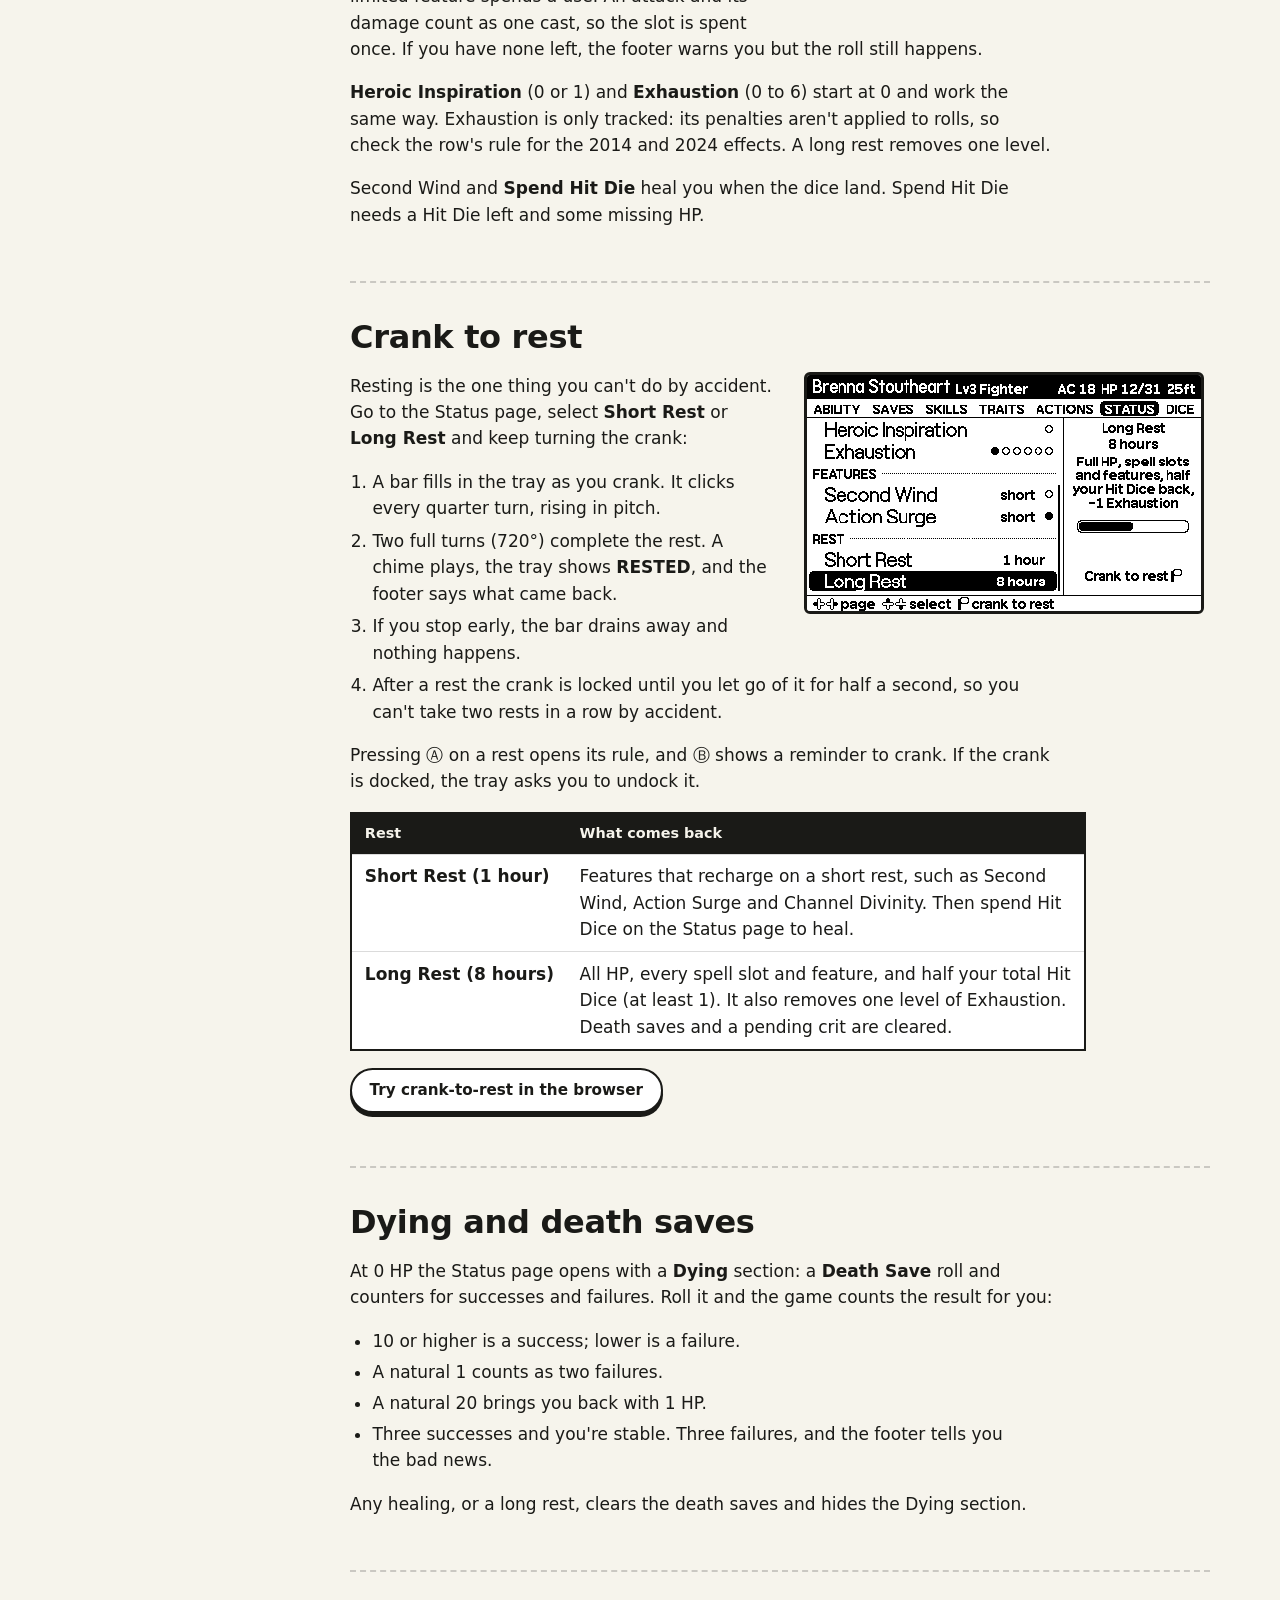
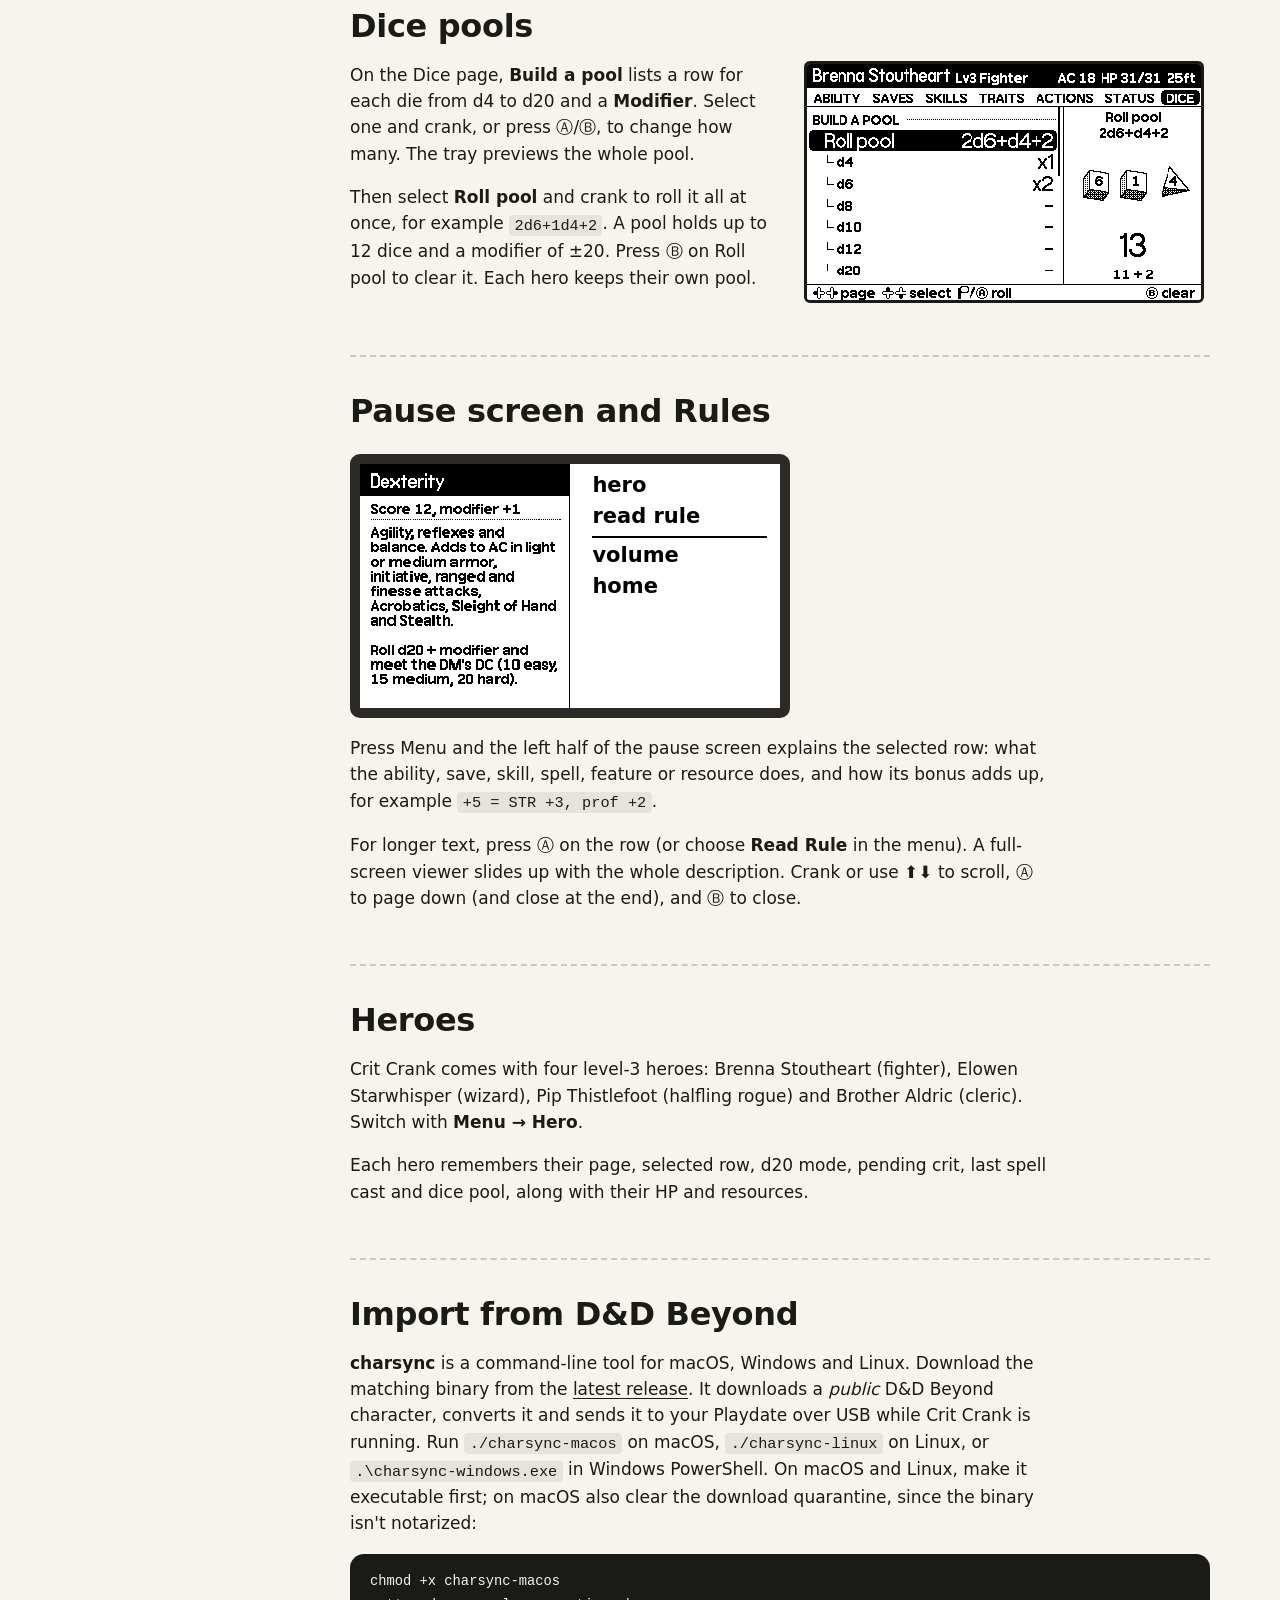
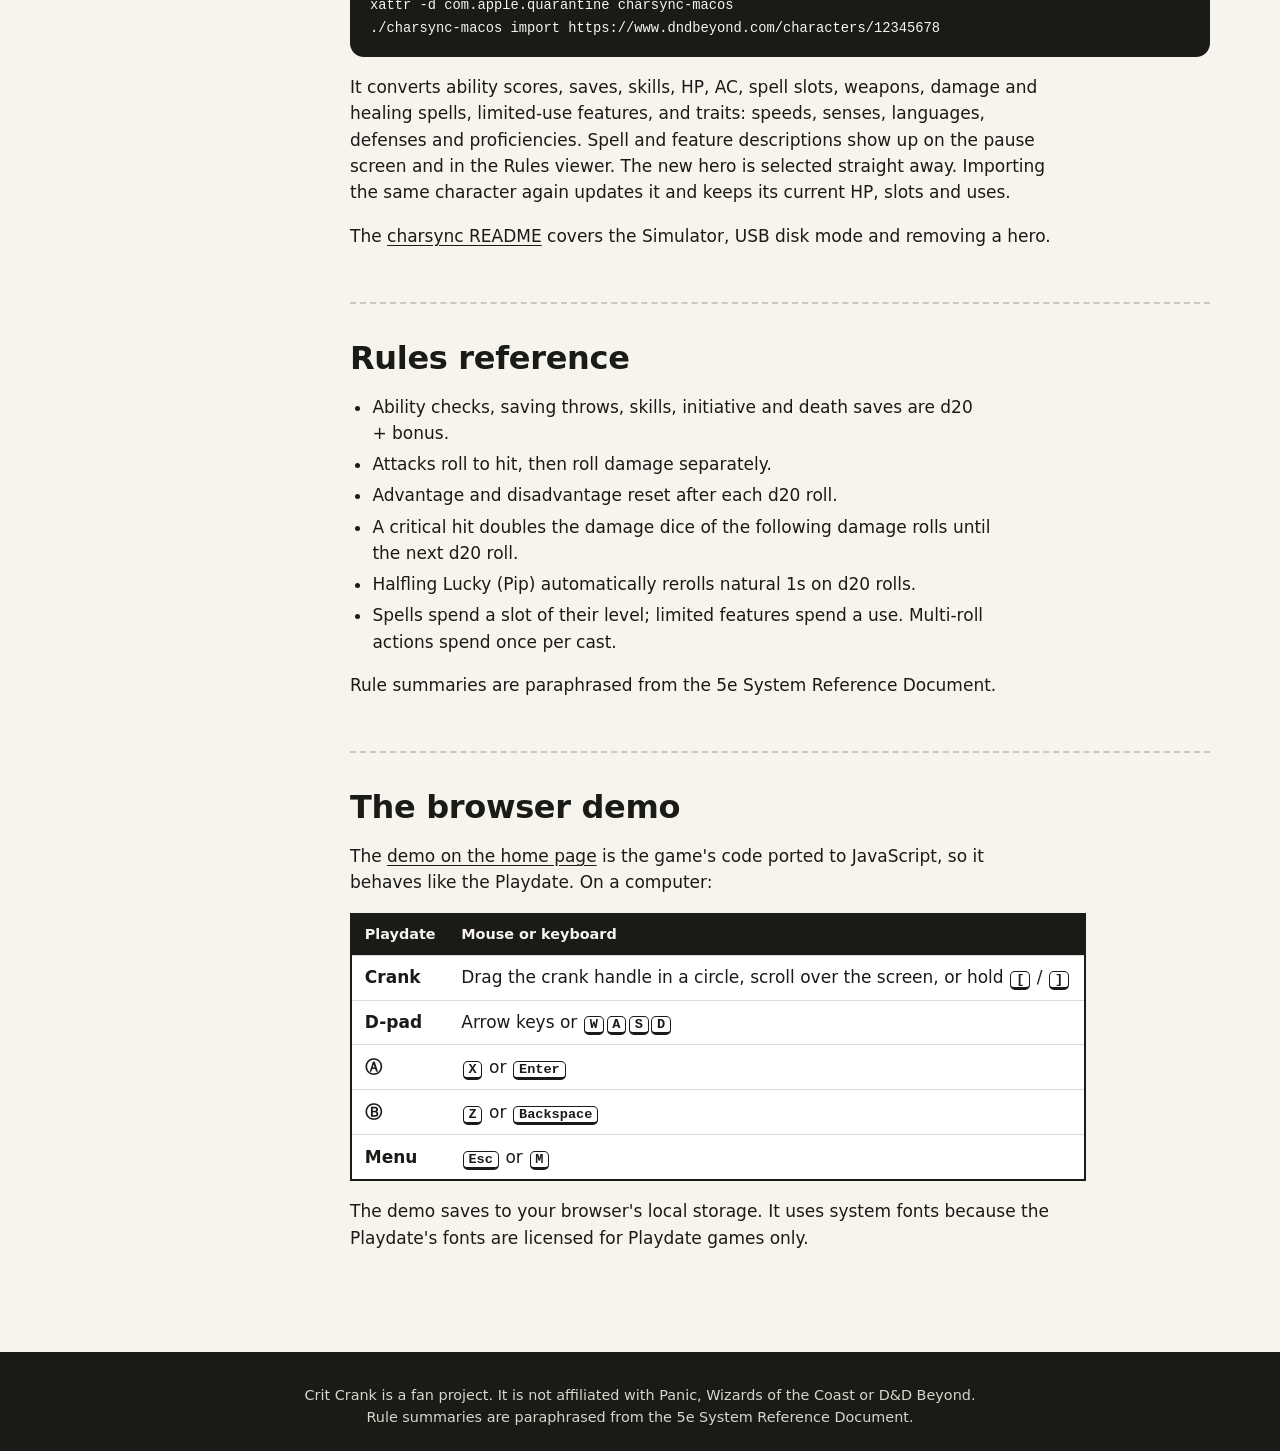
==== commit 24bb3b05: "Dock ADVANTAGE/DISADVANTAGE label above the dice tray Show the d20 roll mode as a bar docked to the " ====
--- a/site/docs.html
+++ b/site/docs.html
@@ -95,14 +95,14 @@
 			<section id="rolling">
 				<h2>Rolling dice</h2>
 				<figure class="shot float">
-					<img class="pixel" src="assets/nat20.gif" width="400" height="240" alt="Two d20s tumbling on an Athletics check with advantage and landing on a natural 20">
-				</figure>
-				<p>Select any row with a bonus or damage and turn the crank. After a short wind-up the dice are thrown into the tray, where they bounce off the walls and each other and tumble for as long as you keep cranking. Stop, and they skid to a halt and land wherever they end up. A box then pops up over the dice with the total and how it adds up, for example <code>13 + 5</code>.</p>
+					<img class="pixel" src="assets/nat20.gif" width="400" height="240" alt="A d20 tumbling and landing on a natural 20">
+				</figure>
+				<p>Select any row with a bonus or damage and turn the crank. After a short wind-up the dice are thrown into the tray, where they bounce off the walls and each other and tumble for as long as you keep cranking. Stop, and they skid to a halt and land wherever they end up. The line under the tray, where it said <i>Crank to roll</i>, then shows the total and how it adds up, for example <code>18 = 13 + 5</code>, so the dice stay in view. A natural 20 or natural 1 turns that line black.</p>
 				<p>Only the crank rolls; Ⓐ opens the row's rule instead. When the crank is docked the tray says <i>Undock the crank</i>.</p>
 				<h3>Advantage and disadvantage</h3>
-				<p>Press Ⓑ before a d20 roll to cycle <b>ADVANTAGE</b> (roll two d20s, keep the higher) and <b>DISADVANTAGE</b> (keep the lower). The footer shows the mode, and the result says <i>with advantage</i> or <i>with disadvantage</i>. Both dice are rolled; the one that doesn't count is drawn hollow. The mode goes back to normal after each d20 roll.</p>
+				<p>Press Ⓑ before a d20 roll to cycle <b>ADVANTAGE</b> (roll two d20s, keep the higher) and <b>DISADVANTAGE</b> (keep the lower). The footer shows the mode, and a bar docked to the top of the dice tray reads <b>ADVANTAGE</b> or <b>DISADVANTAGE</b>. Both dice are rolled; the one that doesn't count is drawn hollow. The mode goes back to normal after each d20 roll.</p>
 				<h3>Critical hits</h3>
-				<p>Roll a 20 on an attack and the next damage roll is marked <b>CRITICAL x2</b>: its damage dice are doubled. The crit stays ready until your next d20 roll, so you can roll several damage types. Press Ⓑ on a damage row that can crit (not save-for-half spells) to turn the crit on or off yourself, for example when the DM rules a hit is critical. Some heroes crit on a lower number, like Brenna the Champion on 19–20.</p>
+				<p>Roll a 20 on an attack and the next damage roll is marked <b>CRIT x2</b>: its damage dice are doubled. The crit stays ready until your next d20 roll, so you can roll several damage types. Press Ⓑ on a damage row that can crit (not save-for-half spells) to turn the crit on or off yourself, for example when the DM rules a hit is critical. Some heroes crit on a lower number, like Brenna the Champion on 19–20.</p>
 				<p>A natural 20 plays a DJ air horn and a natural 1 plays a sad trombone. Dice-pool rolls stay quiet.</p>
 			</section>
 
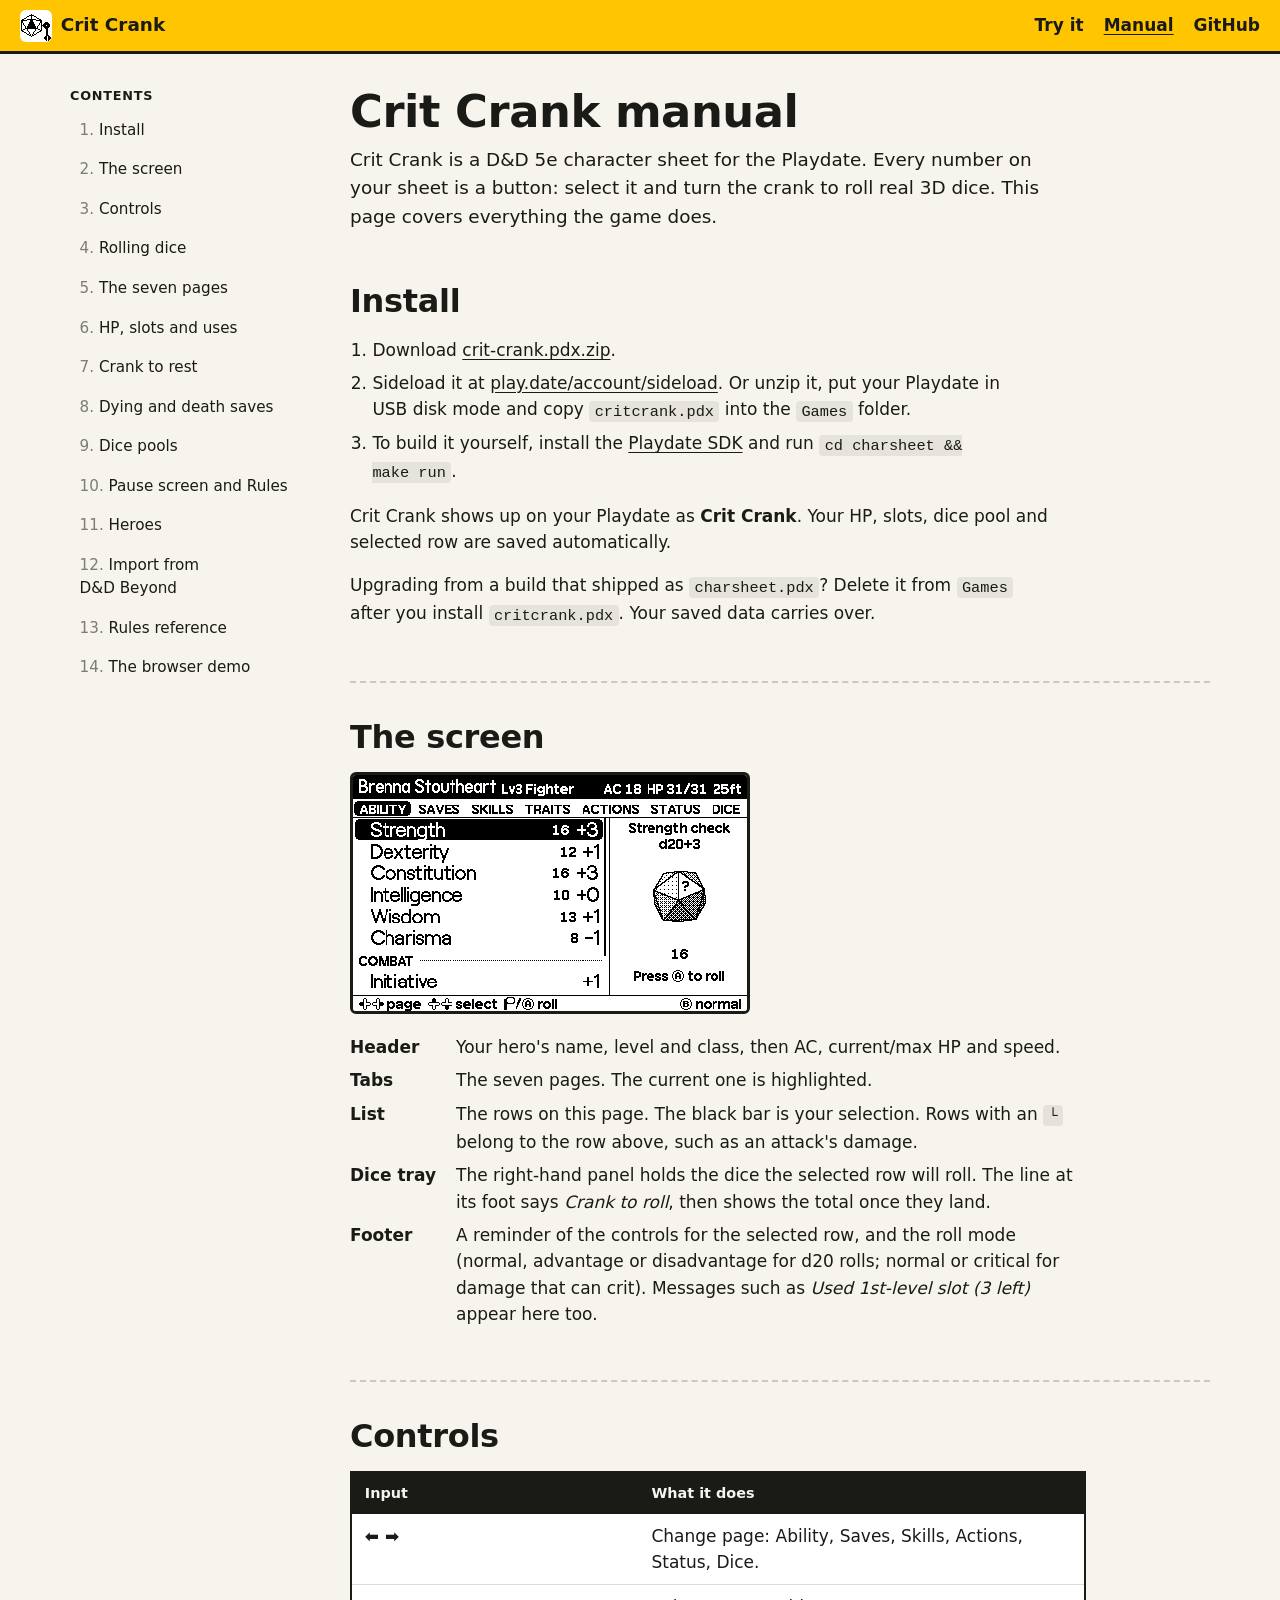
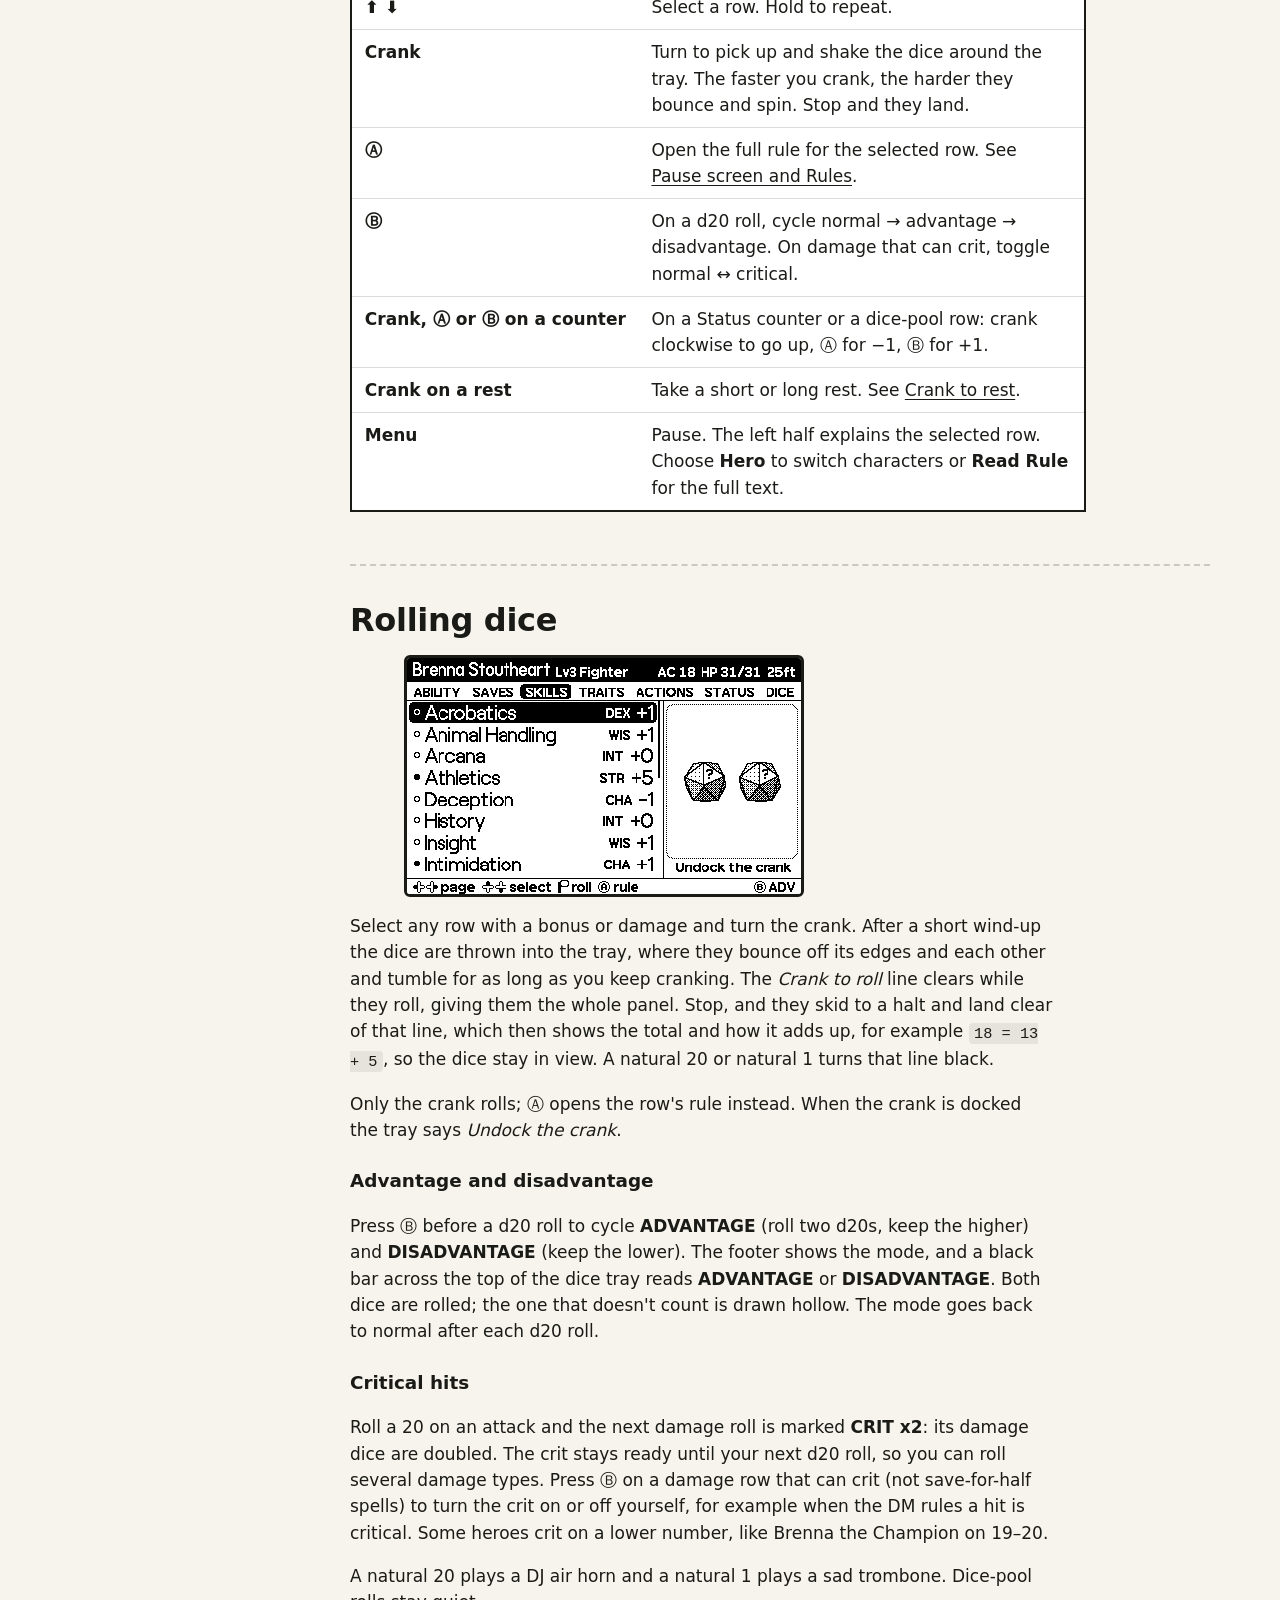
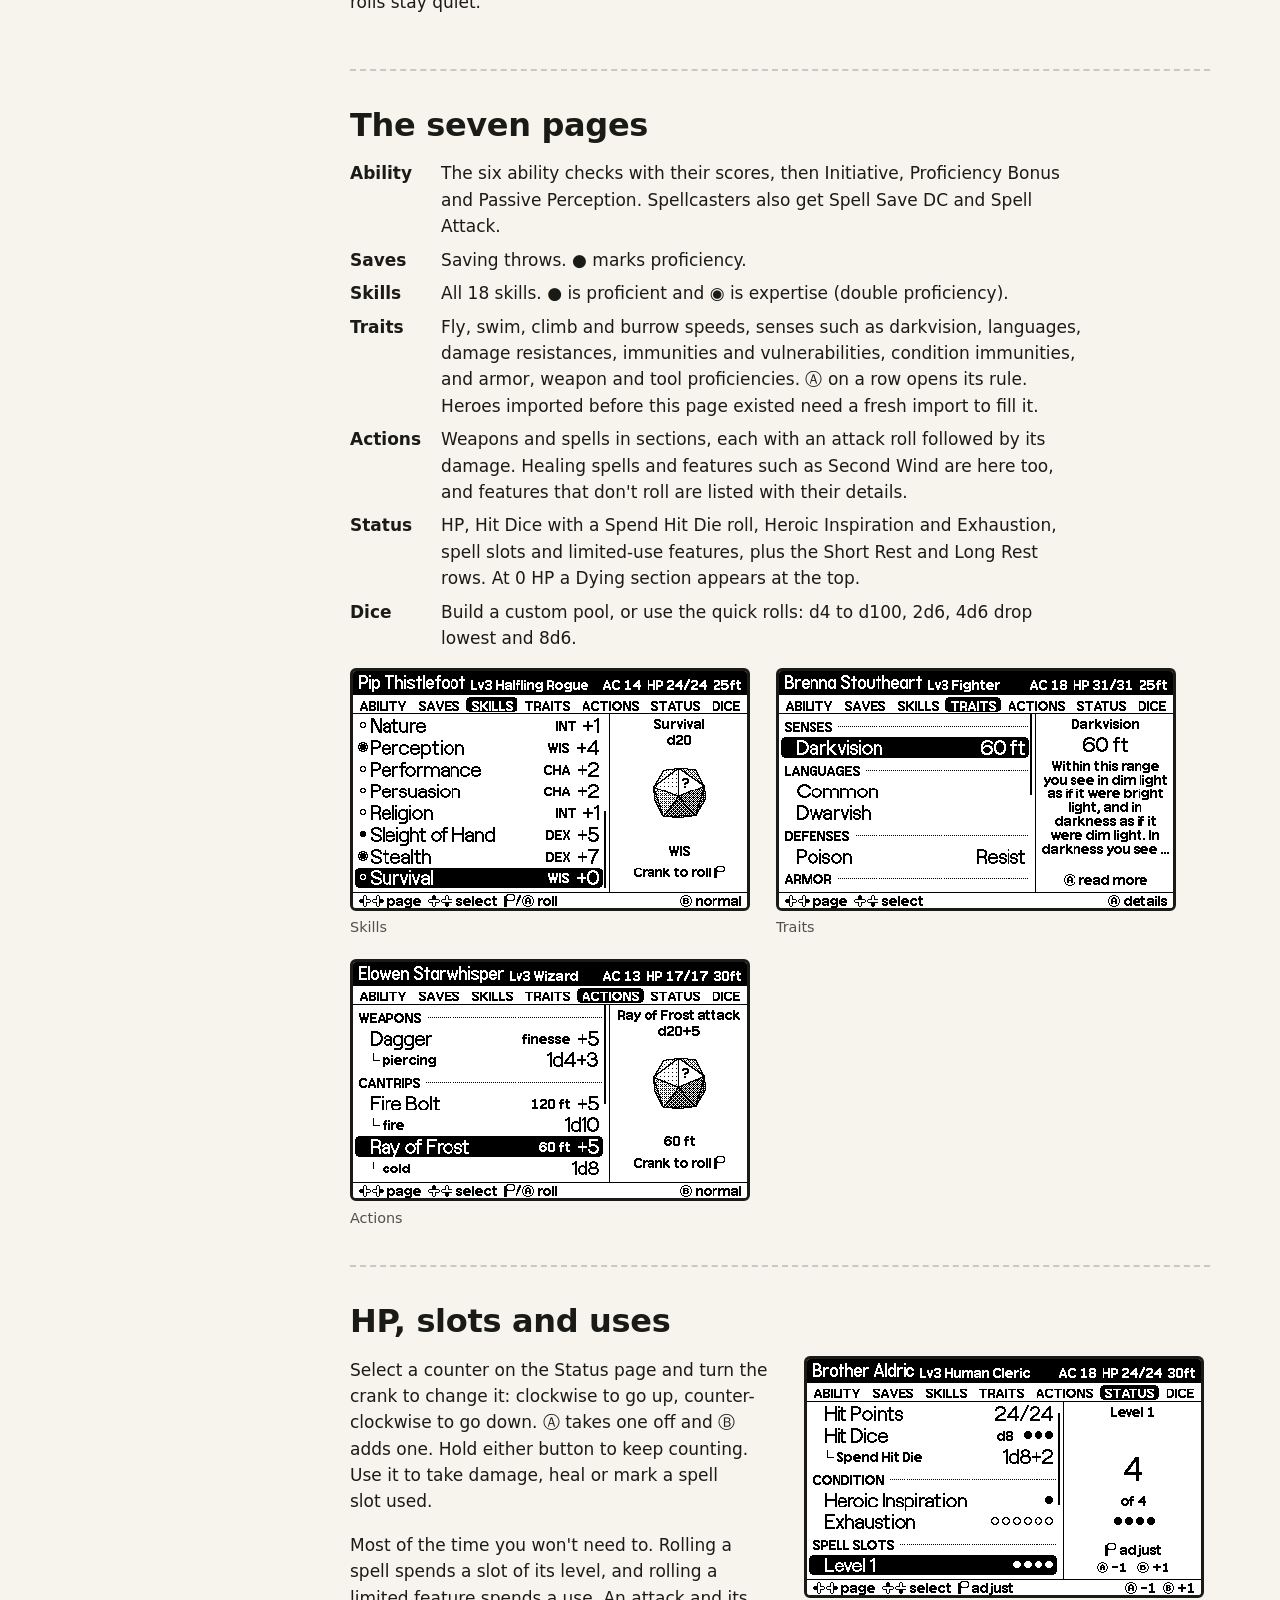
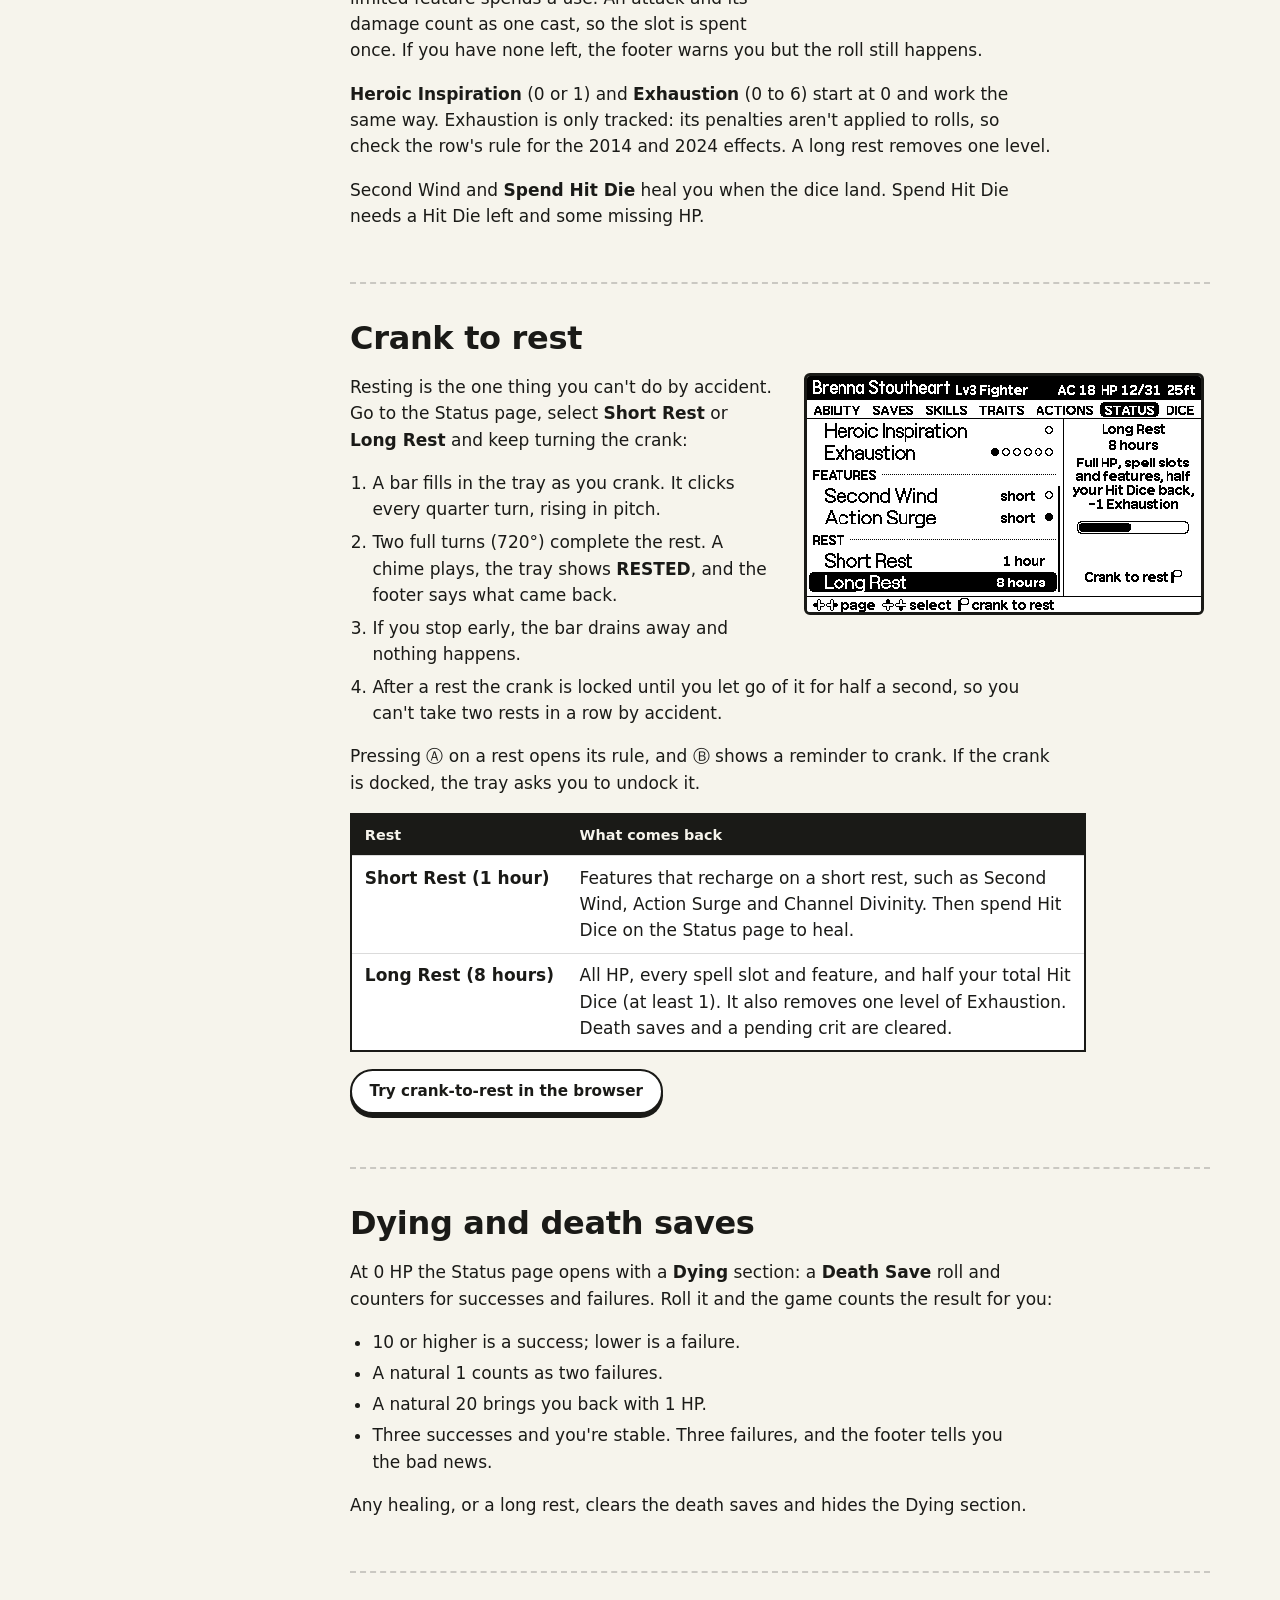
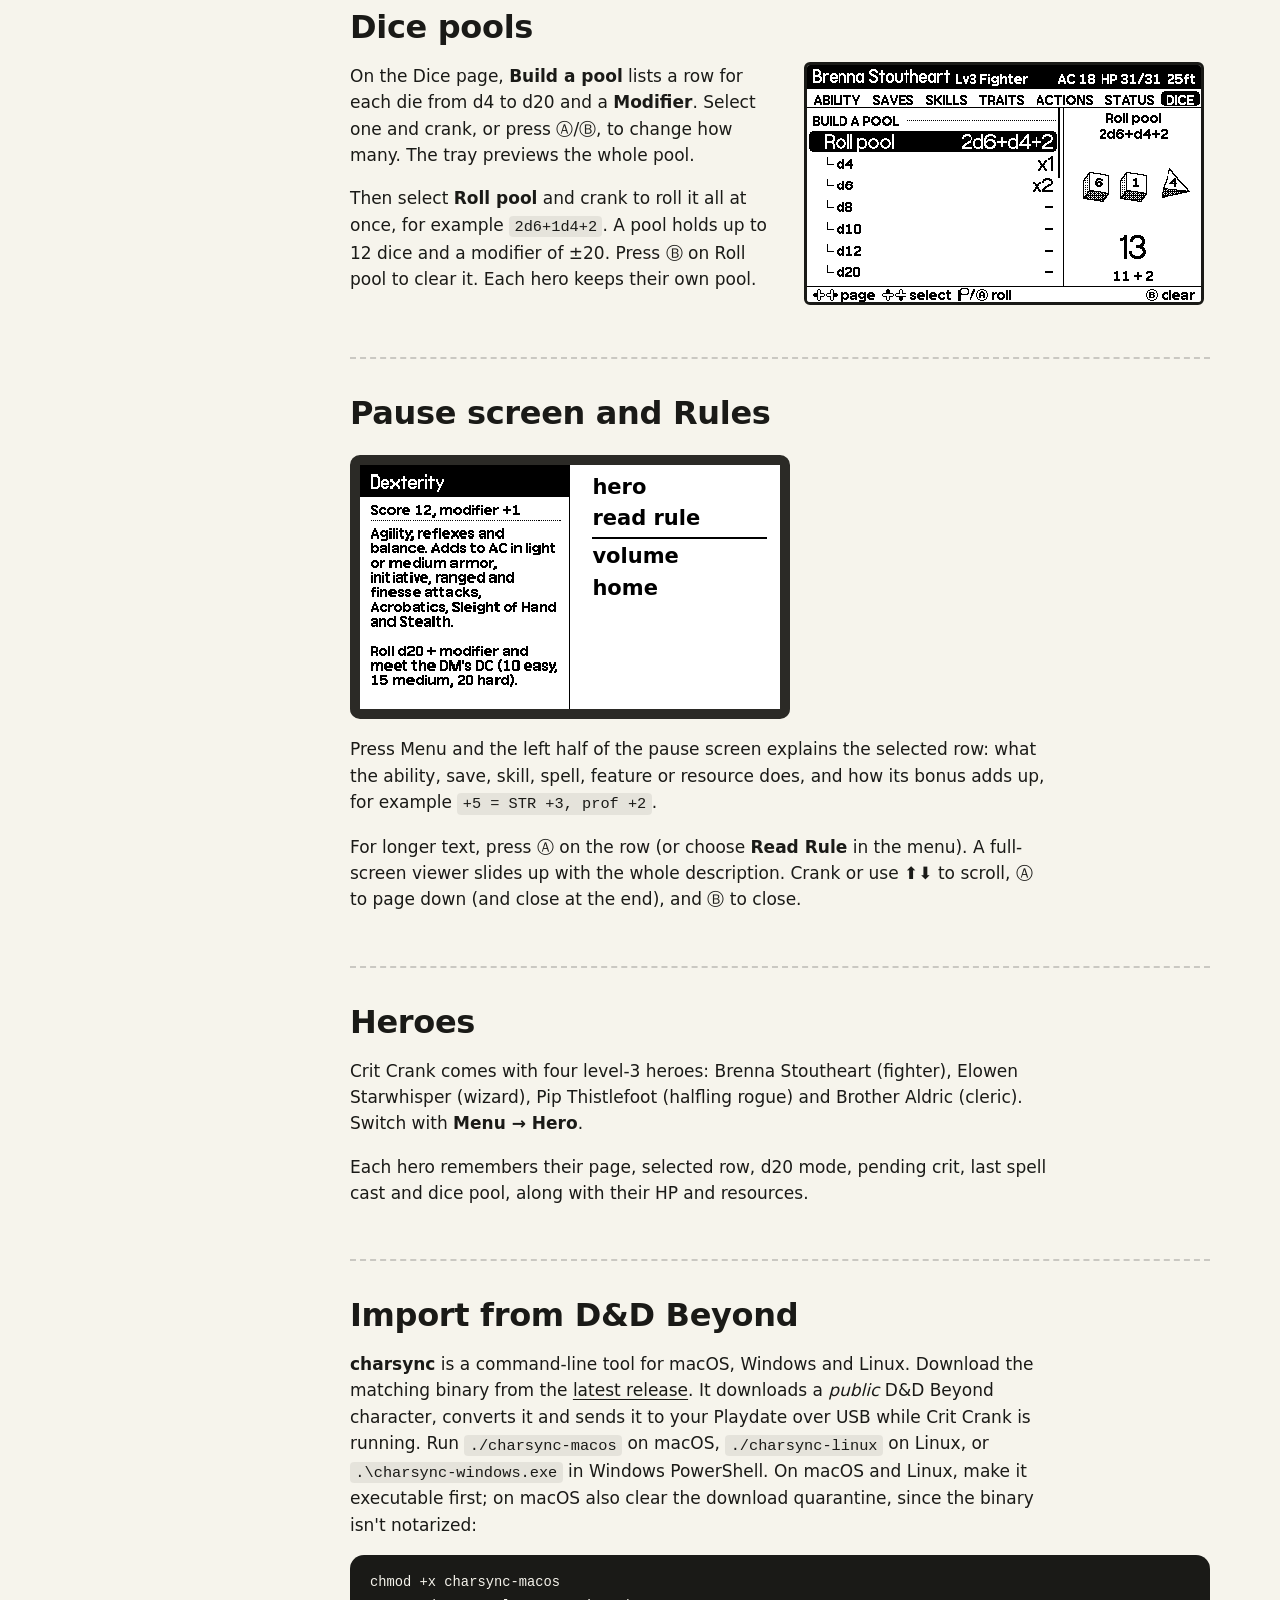
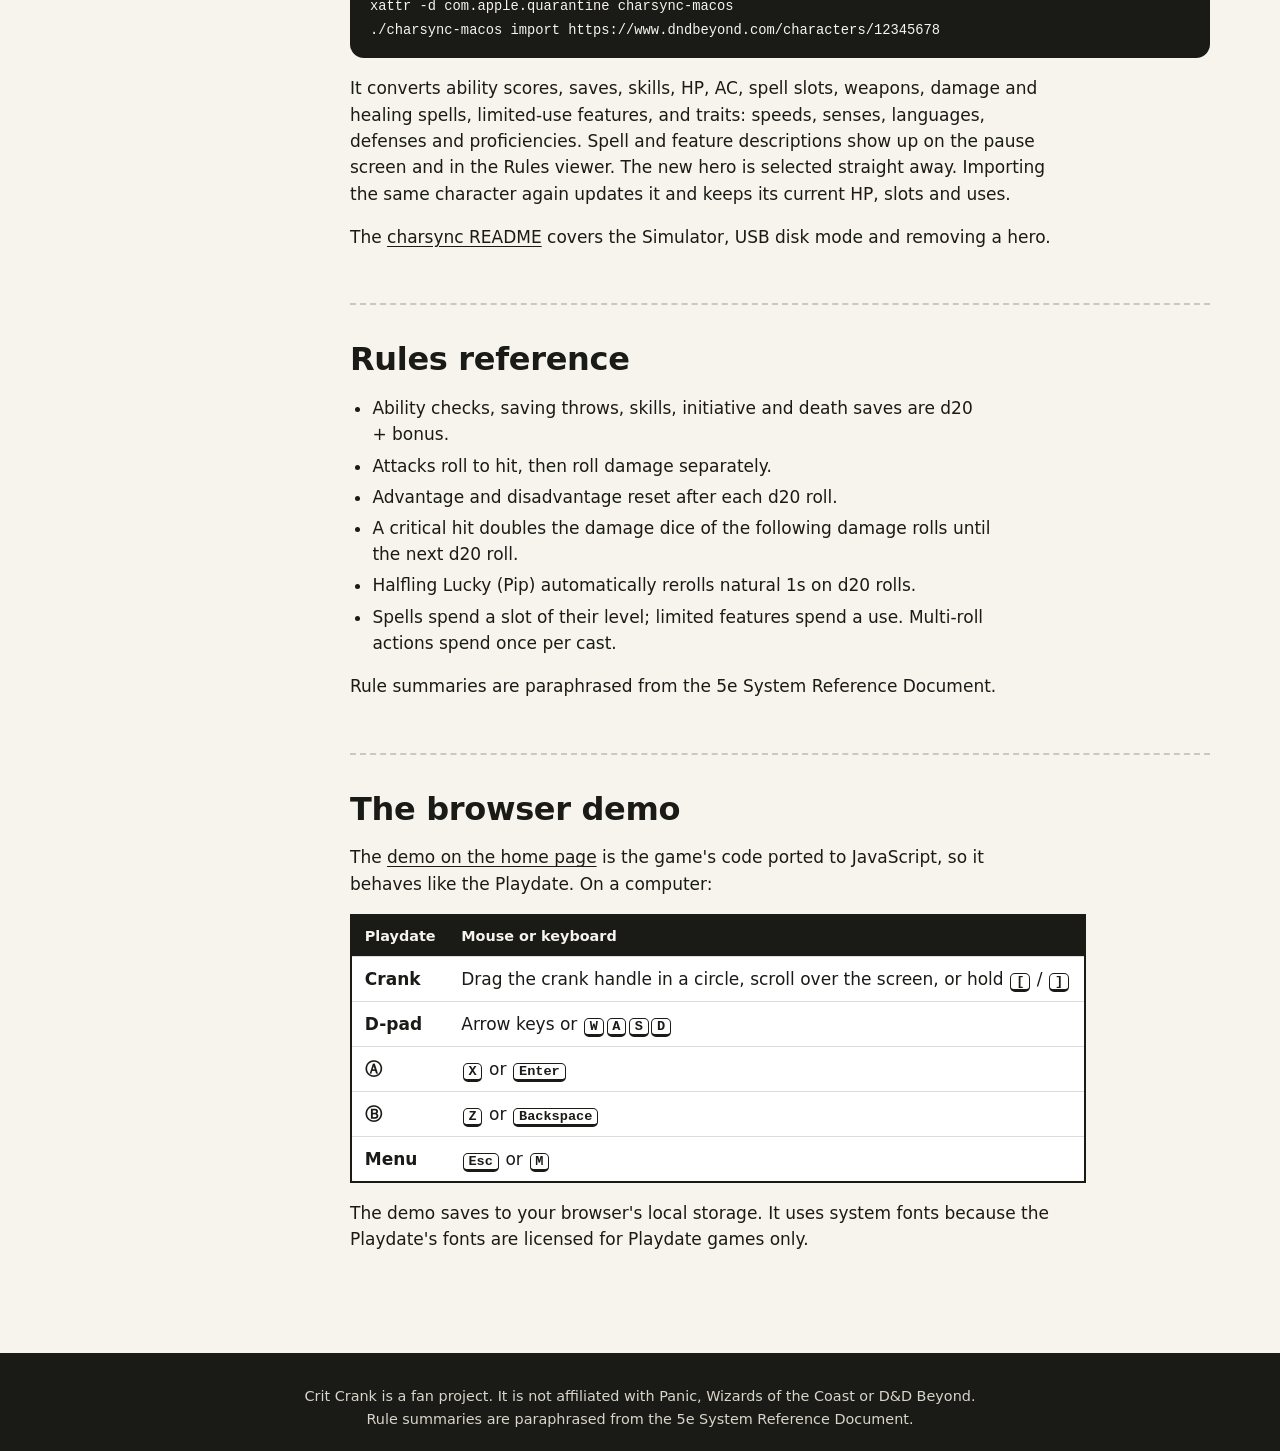
==== commit b4188ccc: "Drop the dice tray border and let dice use the hint line while rolling The mode label is now a full-" ====
--- a/site/docs.html
+++ b/site/docs.html
@@ -68,7 +68,7 @@
 					<dt>Header</dt><dd>Your hero's name, level and class, then AC, current/max HP and speed.</dd>
 					<dt>Tabs</dt><dd>The seven pages. The current one is highlighted.</dd>
 					<dt>List</dt><dd>The rows on this page. The black bar is your selection. Rows with an <code>└</code> belong to the row above, such as an attack's damage.</dd>
-					<dt>Dice tray</dt><dd>The right-hand panel is a dotted tray box holding the dice the selected row will roll. When they land, a box pops up over them with the total.</dd>
+					<dt>Dice tray</dt><dd>The right-hand panel holds the dice the selected row will roll. The line at its foot says <i>Crank to roll</i>, then shows the total once they land.</dd>
 					<dt>Footer</dt><dd>A reminder of the controls for the selected row, and the roll mode (normal, advantage or disadvantage for d20 rolls; normal or critical for damage that can crit). Messages such as <i>Used 1st-level slot (3 left)</i> appear here too.</dd>
 				</dl>
 			</section>
@@ -97,10 +97,10 @@
 				<figure class="shot float">
 					<img class="pixel" src="assets/nat20.gif" width="400" height="240" alt="A d20 tumbling and landing on a natural 20">
 				</figure>
-				<p>Select any row with a bonus or damage and turn the crank. After a short wind-up the dice are thrown into the tray, where they bounce off the walls and each other and tumble for as long as you keep cranking. Stop, and they skid to a halt and land wherever they end up. The line under the tray, where it said <i>Crank to roll</i>, then shows the total and how it adds up, for example <code>18 = 13 + 5</code>, so the dice stay in view. A natural 20 or natural 1 turns that line black.</p>
+				<p>Select any row with a bonus or damage and turn the crank. After a short wind-up the dice are thrown into the tray, where they bounce off its edges and each other and tumble for as long as you keep cranking. The <i>Crank to roll</i> line clears while they roll, giving them the whole panel. Stop, and they skid to a halt and land clear of that line, which then shows the total and how it adds up, for example <code>18 = 13 + 5</code>, so the dice stay in view. A natural 20 or natural 1 turns that line black.</p>
 				<p>Only the crank rolls; Ⓐ opens the row's rule instead. When the crank is docked the tray says <i>Undock the crank</i>.</p>
 				<h3>Advantage and disadvantage</h3>
-				<p>Press Ⓑ before a d20 roll to cycle <b>ADVANTAGE</b> (roll two d20s, keep the higher) and <b>DISADVANTAGE</b> (keep the lower). The footer shows the mode, and a bar docked to the top of the dice tray reads <b>ADVANTAGE</b> or <b>DISADVANTAGE</b>. Both dice are rolled; the one that doesn't count is drawn hollow. The mode goes back to normal after each d20 roll.</p>
+				<p>Press Ⓑ before a d20 roll to cycle <b>ADVANTAGE</b> (roll two d20s, keep the higher) and <b>DISADVANTAGE</b> (keep the lower). The footer shows the mode, and a black bar across the top of the dice tray reads <b>ADVANTAGE</b> or <b>DISADVANTAGE</b>. Both dice are rolled; the one that doesn't count is drawn hollow. The mode goes back to normal after each d20 roll.</p>
 				<h3>Critical hits</h3>
 				<p>Roll a 20 on an attack and the next damage roll is marked <b>CRIT x2</b>: its damage dice are doubled. The crit stays ready until your next d20 roll, so you can roll several damage types. Press Ⓑ on a damage row that can crit (not save-for-half spells) to turn the crit on or off yourself, for example when the DM rules a hit is critical. Some heroes crit on a lower number, like Brenna the Champion on 19–20.</p>
 				<p>A natural 20 plays a DJ air horn and a natural 1 plays a sad trombone. Dice-pool rolls stay quiet.</p>
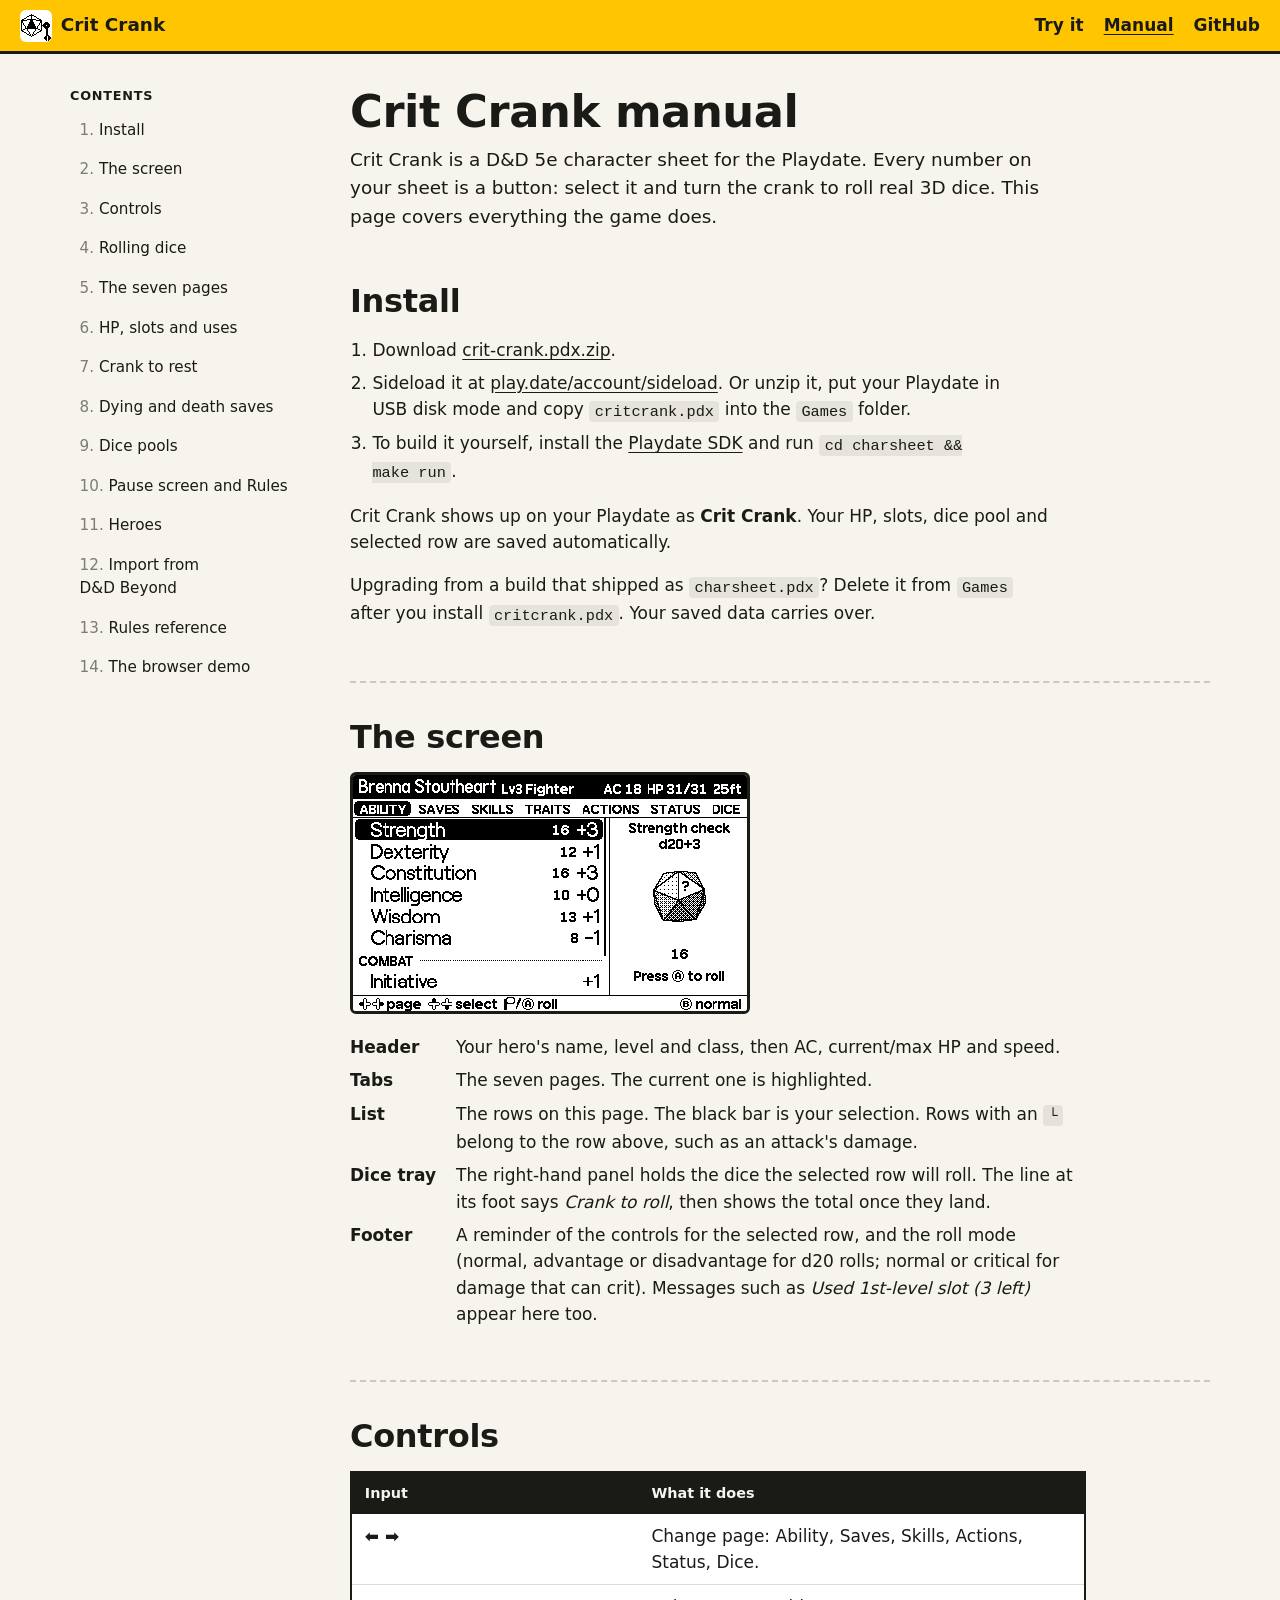
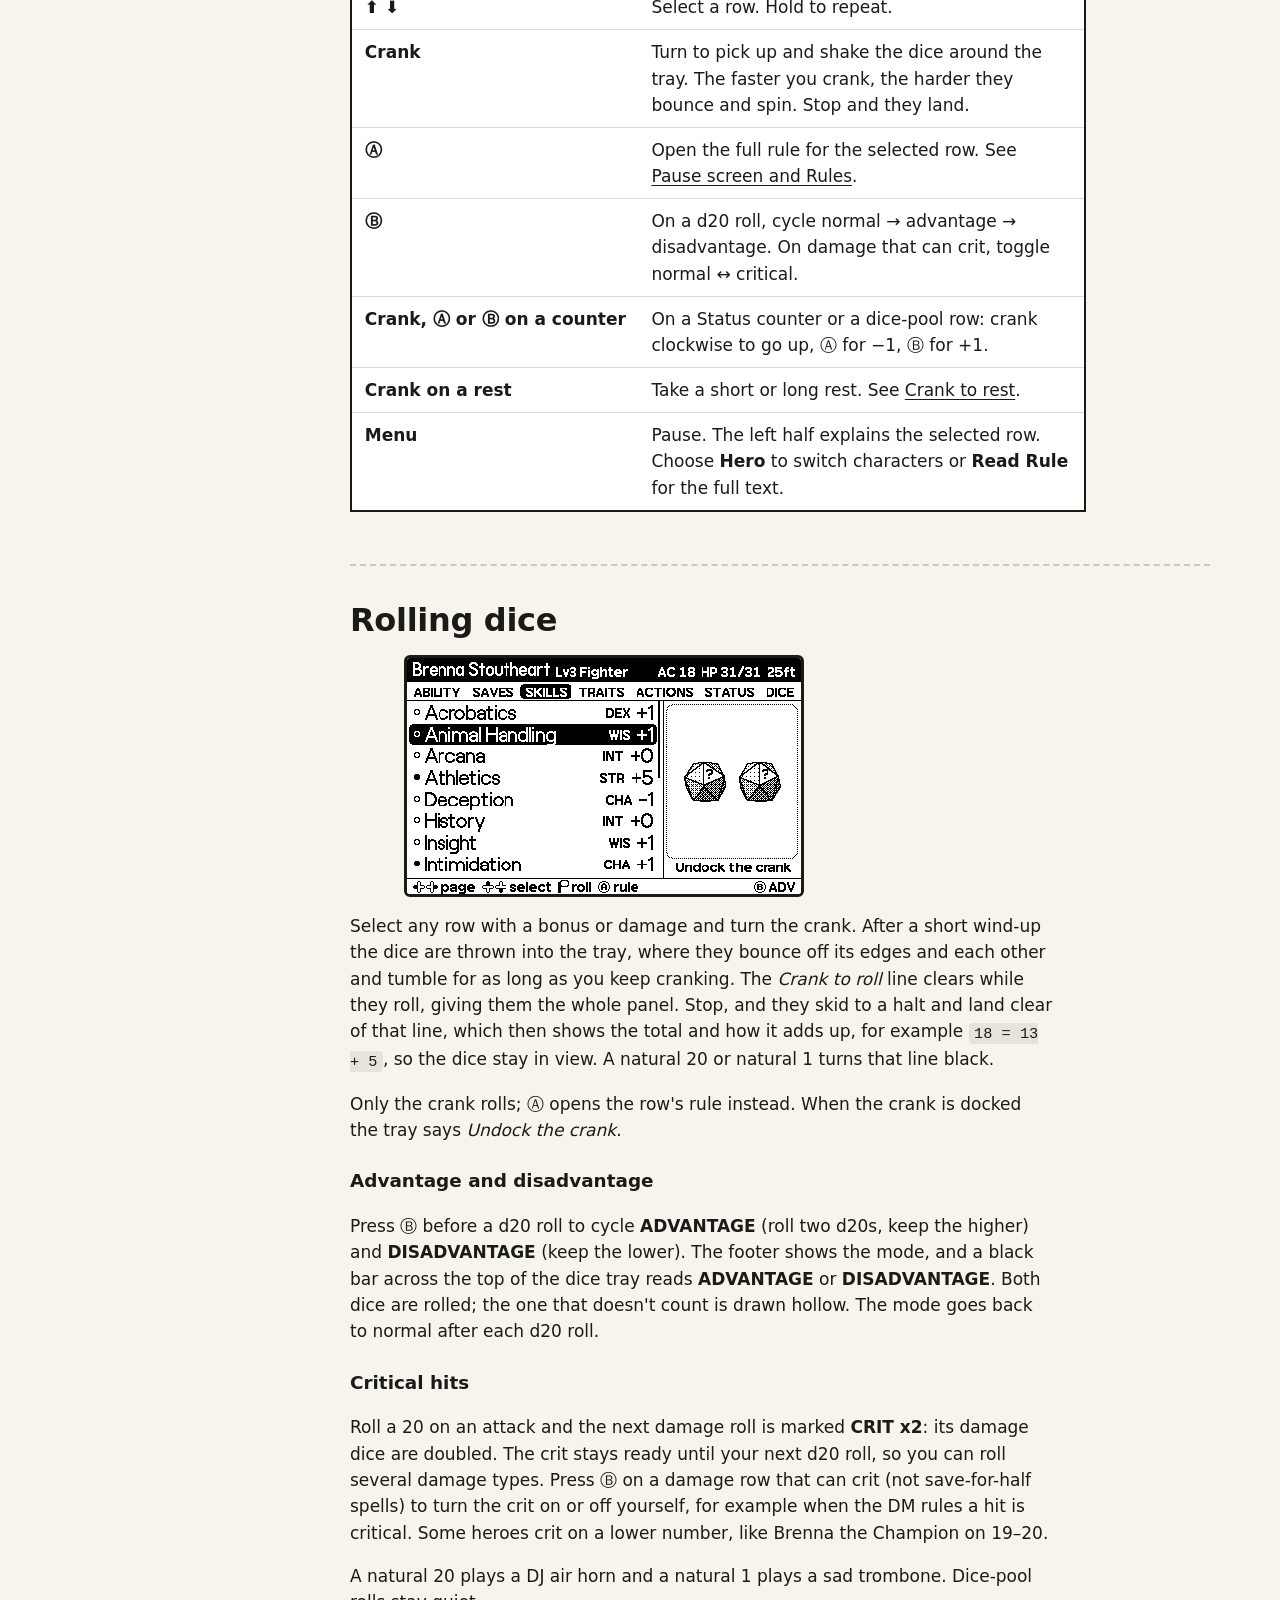
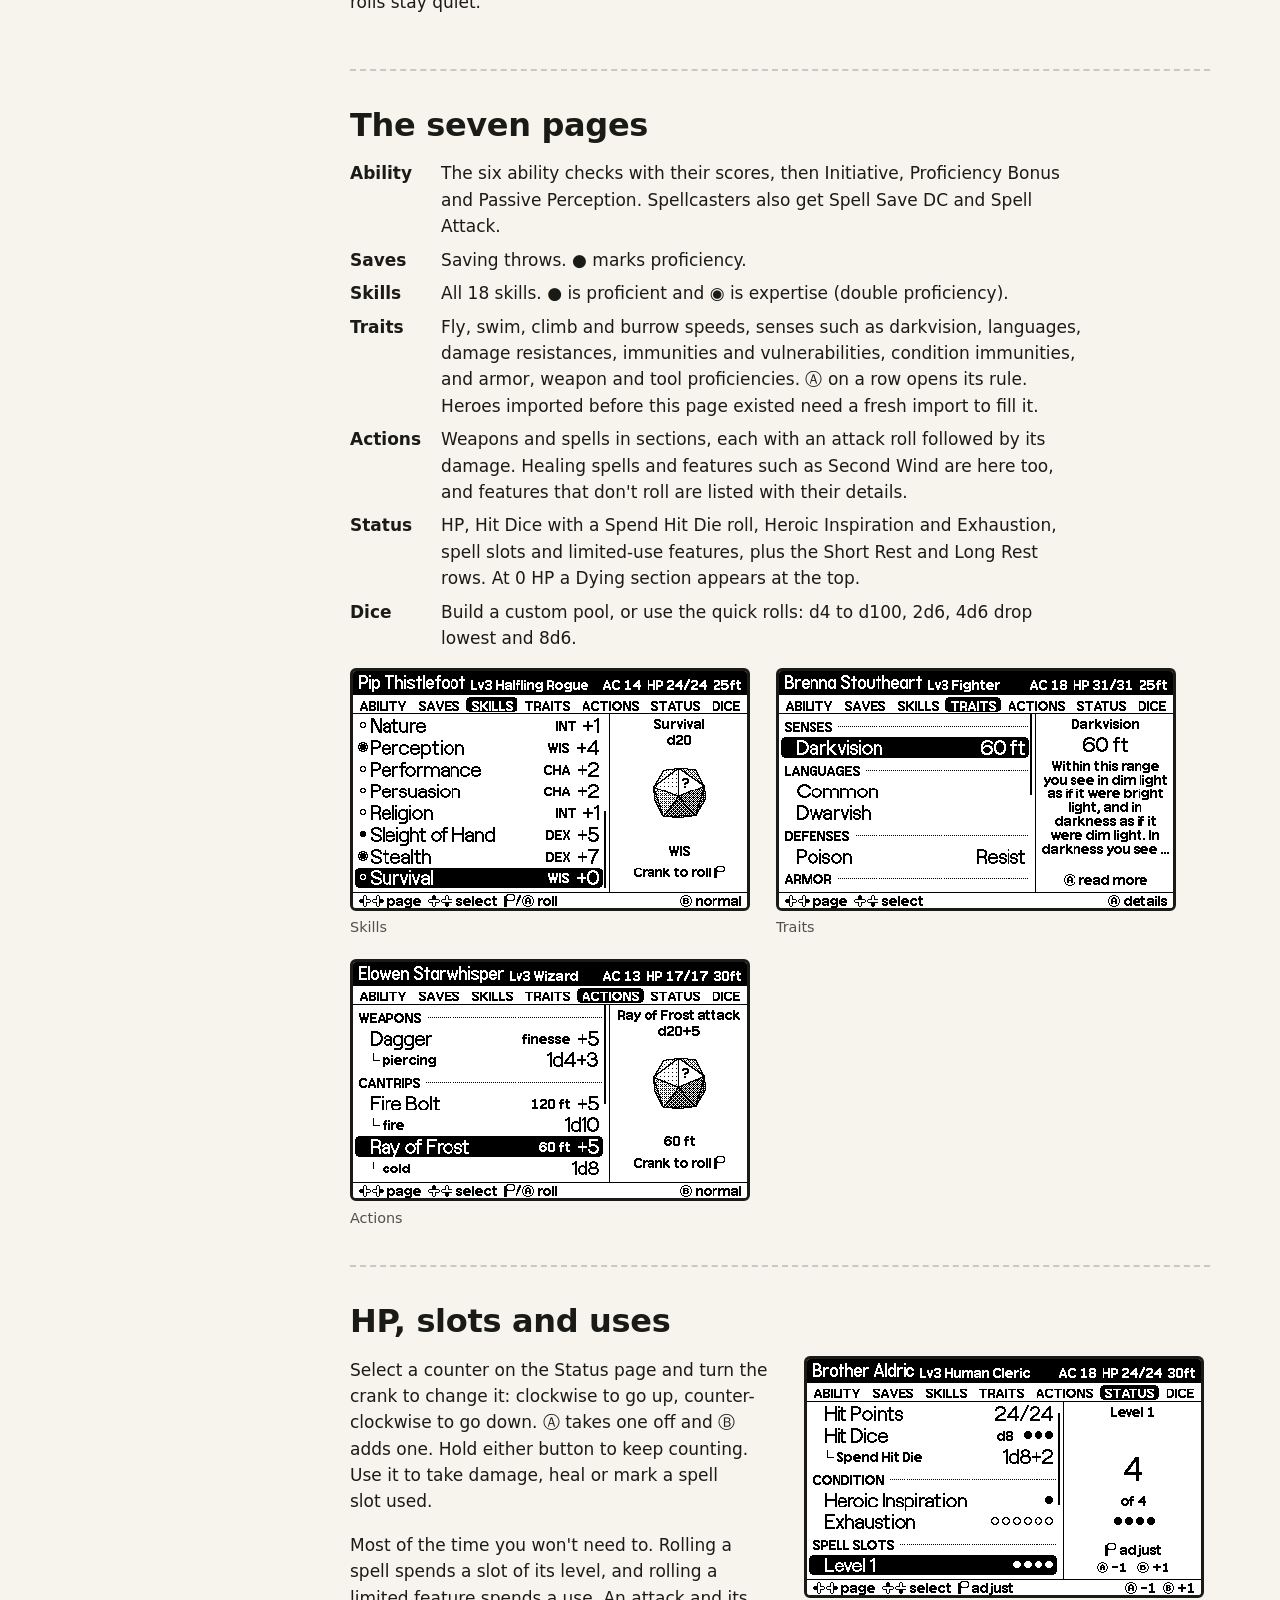
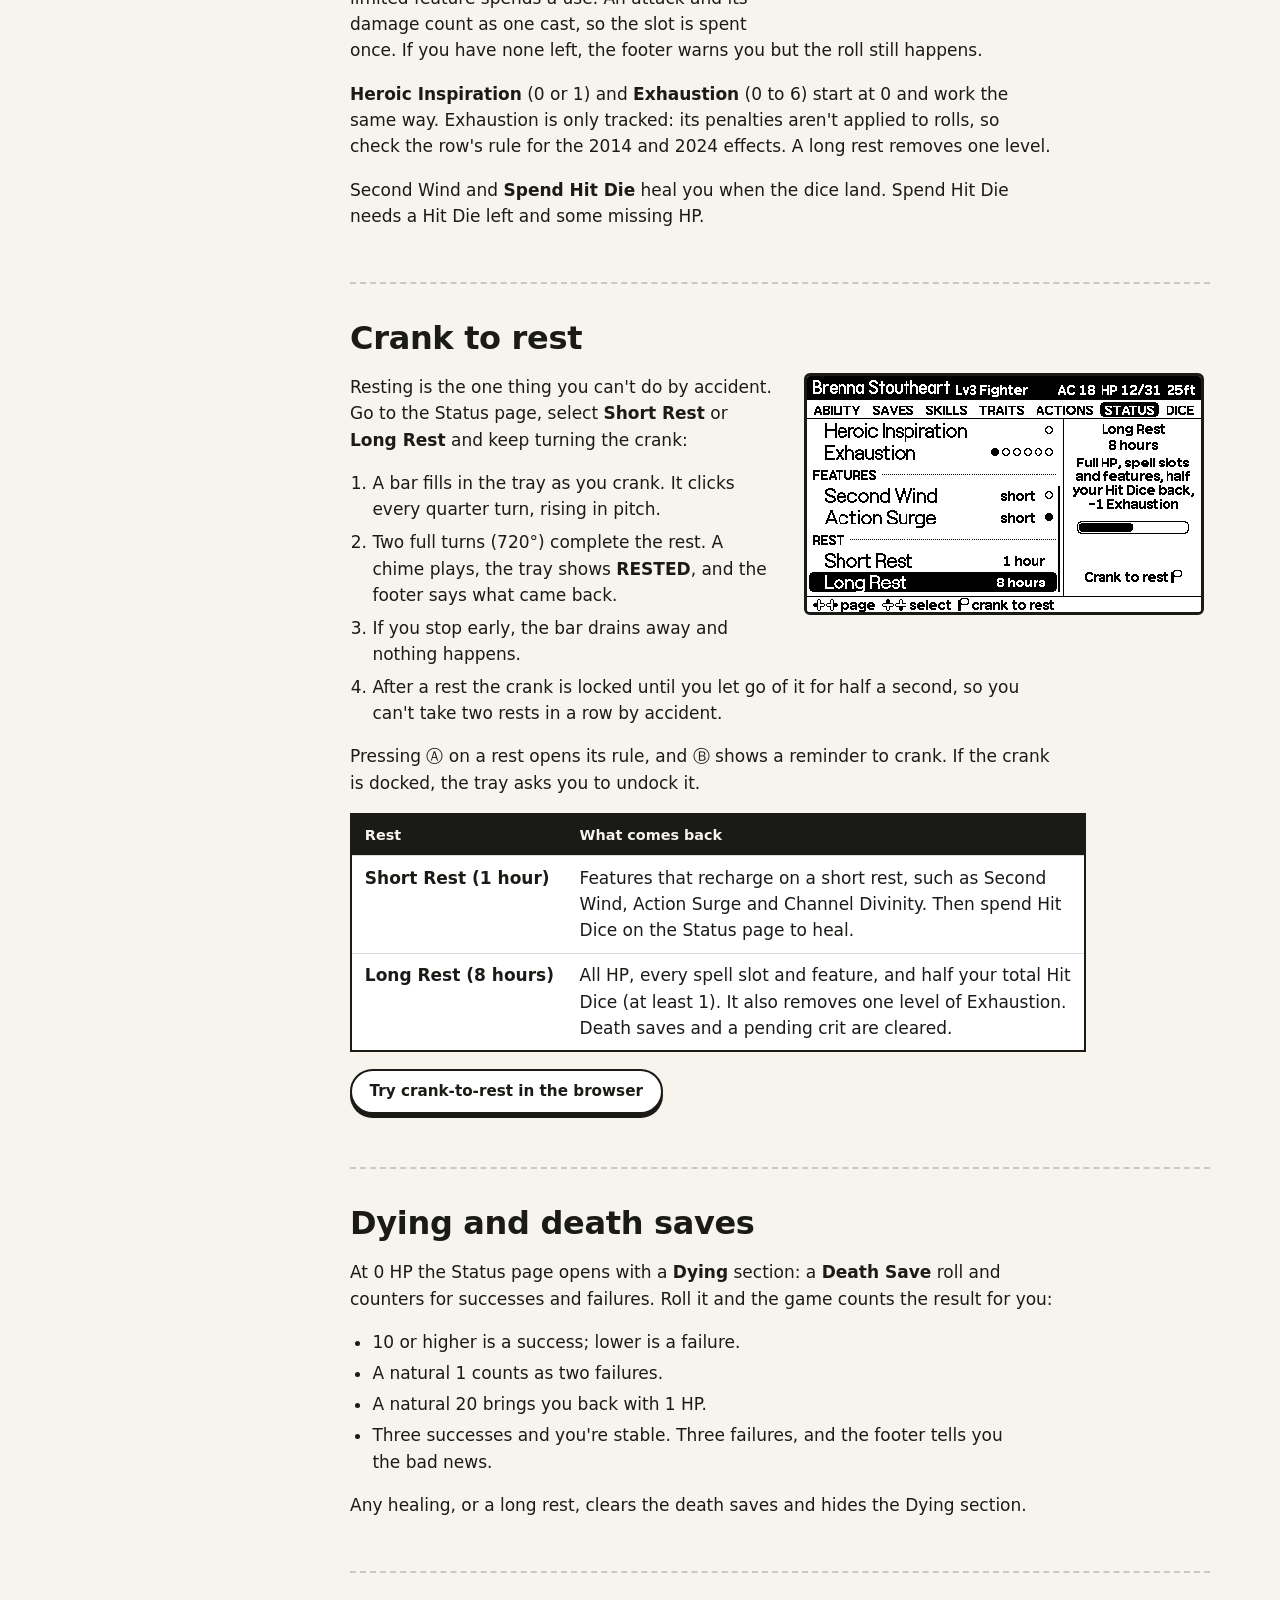
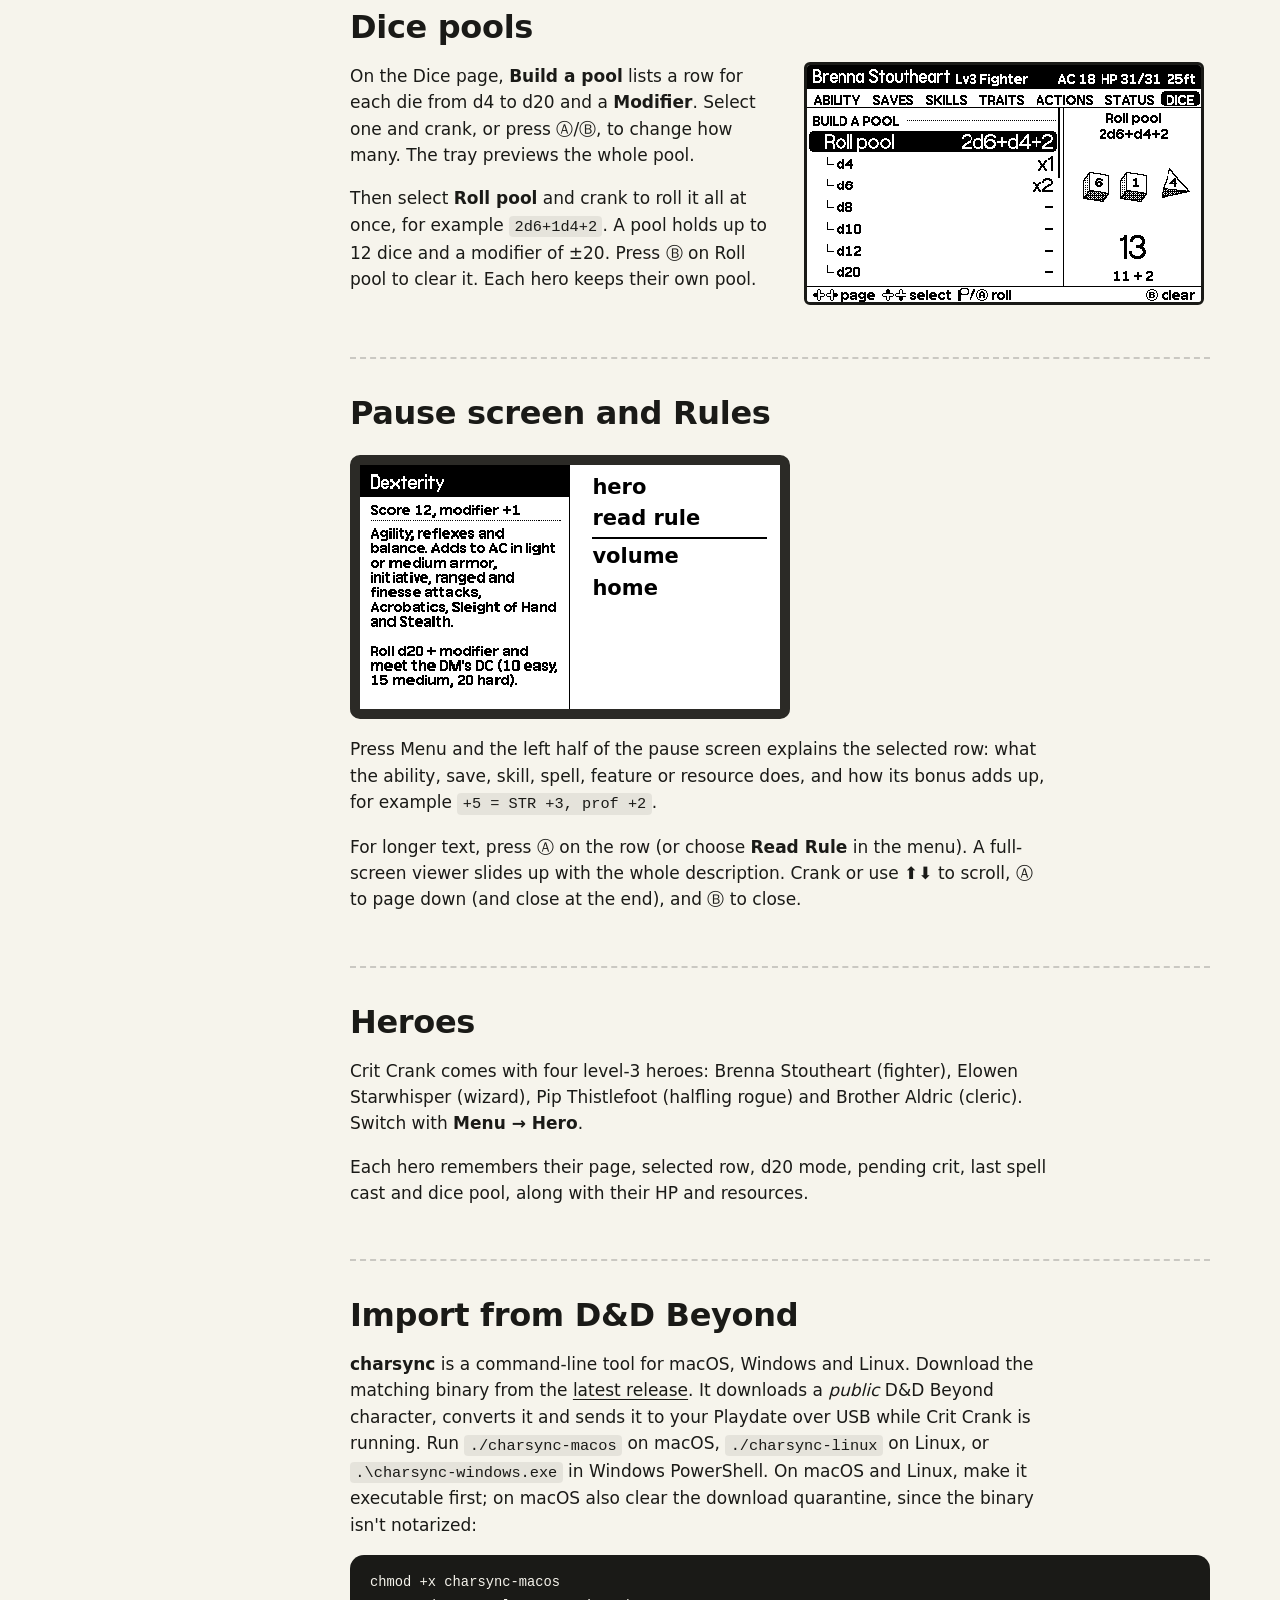
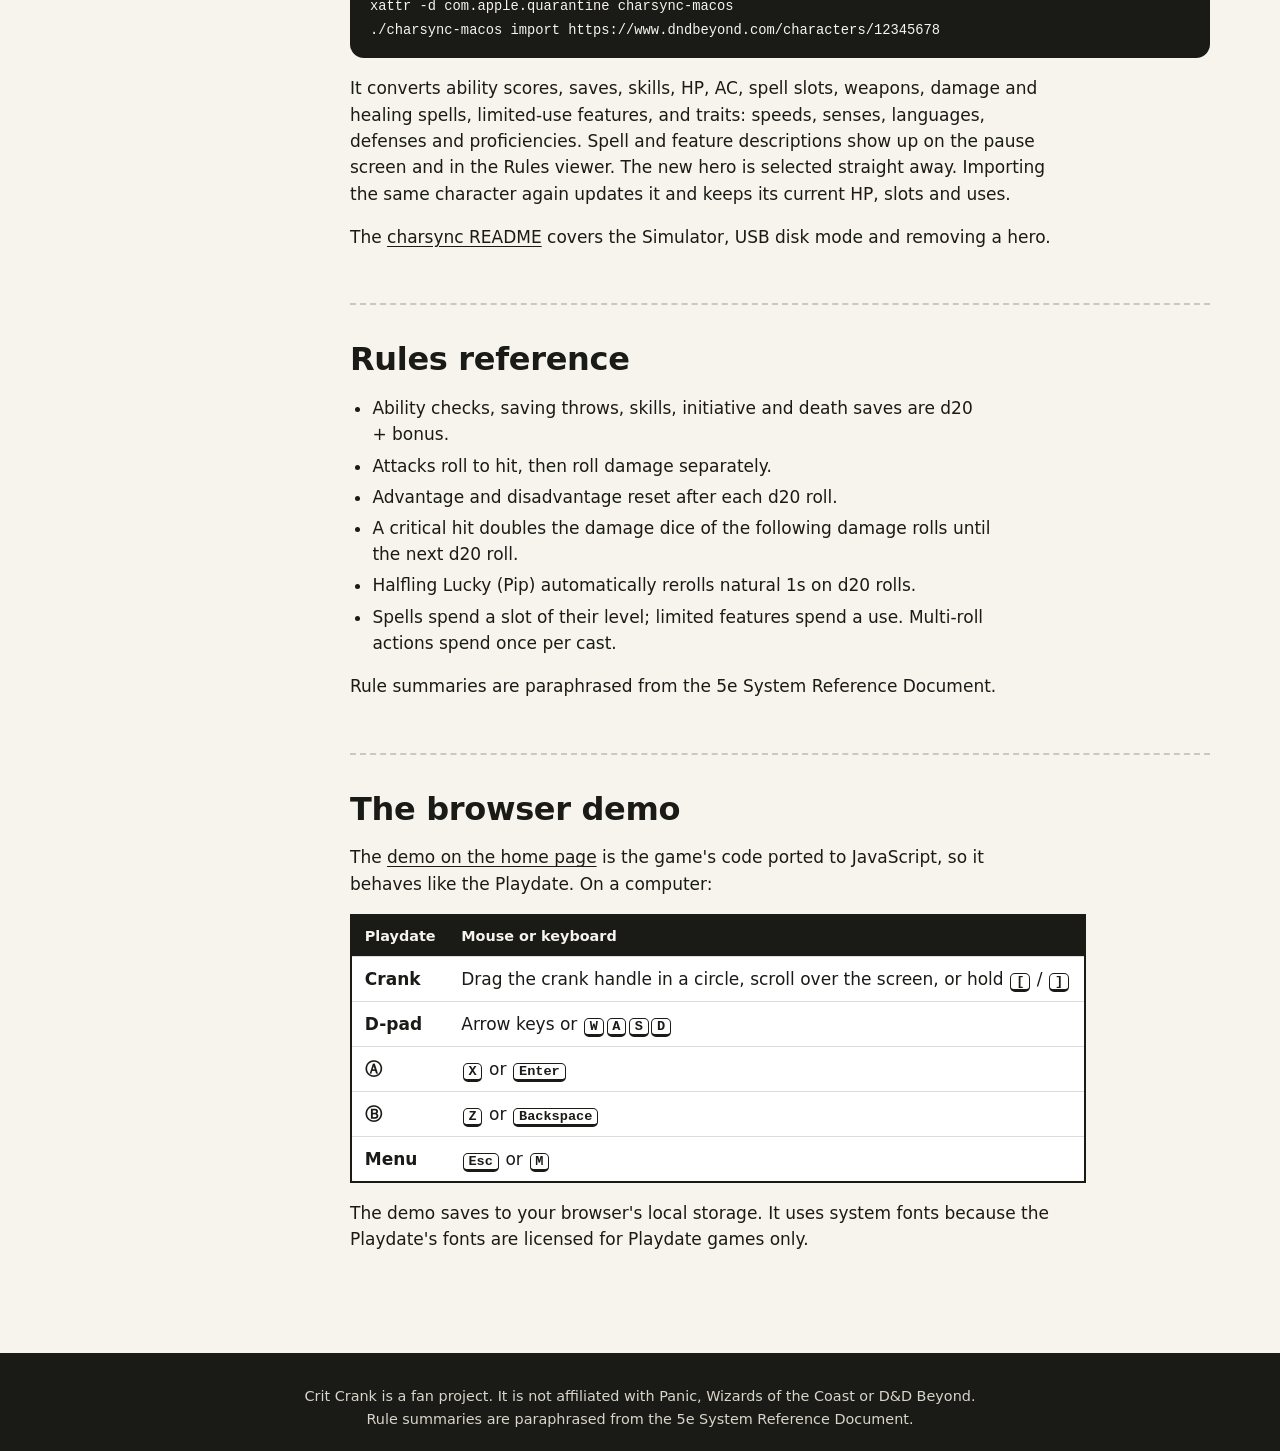
==== commit 86ee3b6c: "Merge origin/main into darthtrevino-update-readme-gif Co-authored-by: Copilot App <223556219+Copilot" ====
--- a/site/docs.html
+++ b/site/docs.html
@@ -95,7 +95,7 @@
 			<section id="rolling">
 				<h2>Rolling dice</h2>
 				<figure class="shot float">
-					<img class="pixel" src="assets/nat20.gif" width="400" height="240" alt="A d20 tumbling and landing on a natural 20">
+					<img class="pixel" src="assets/nat20.gif" width="400" height="240" alt="Two d20s tumbling on an Athletics check with advantage and landing on a natural 20">
 				</figure>
 				<p>Select any row with a bonus or damage and turn the crank. After a short wind-up the dice are thrown into the tray, where they bounce off its edges and each other and tumble for as long as you keep cranking. The <i>Crank to roll</i> line clears while they roll, giving them the whole panel. Stop, and they skid to a halt and land clear of that line, which then shows the total and how it adds up, for example <code>18 = 13 + 5</code>, so the dice stay in view. A natural 20 or natural 1 turns that line black.</p>
 				<p>Only the crank rolls; Ⓐ opens the row's rule instead. When the crank is docked the tray says <i>Undock the crank</i>.</p>
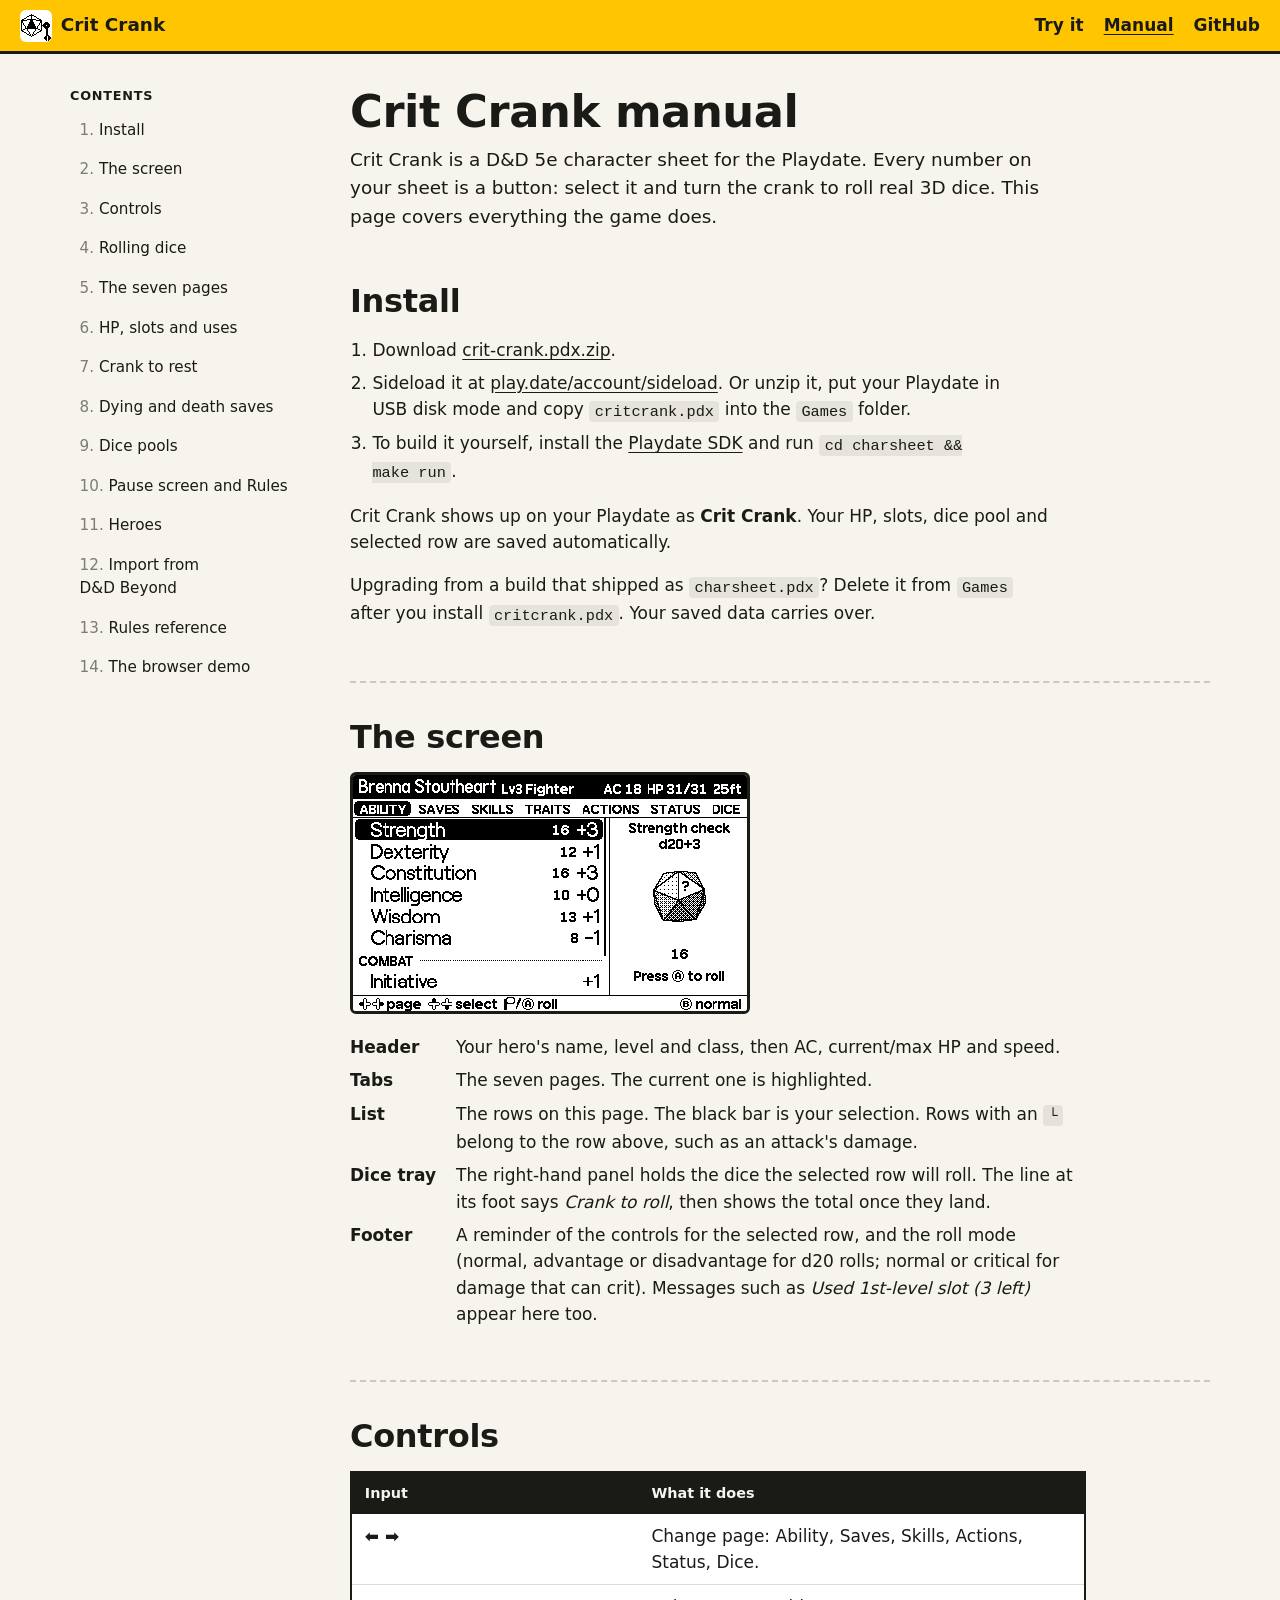
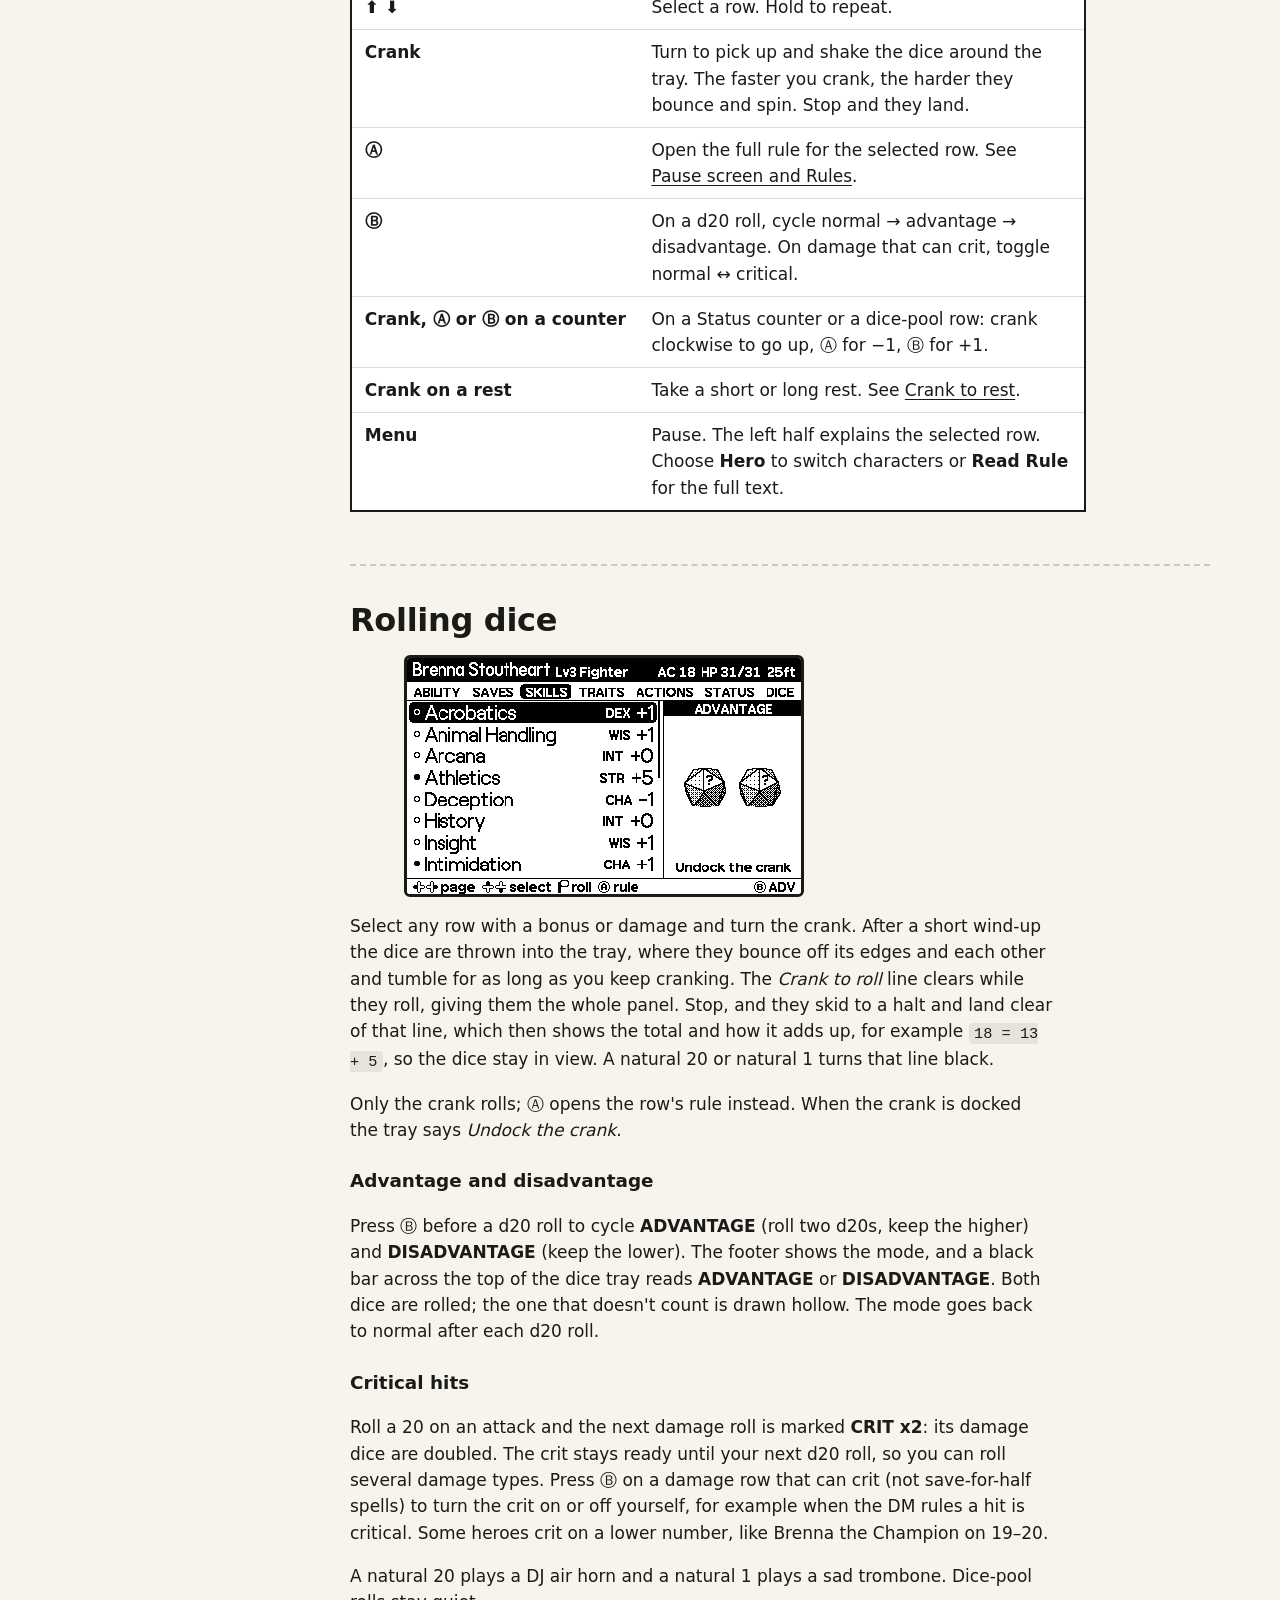
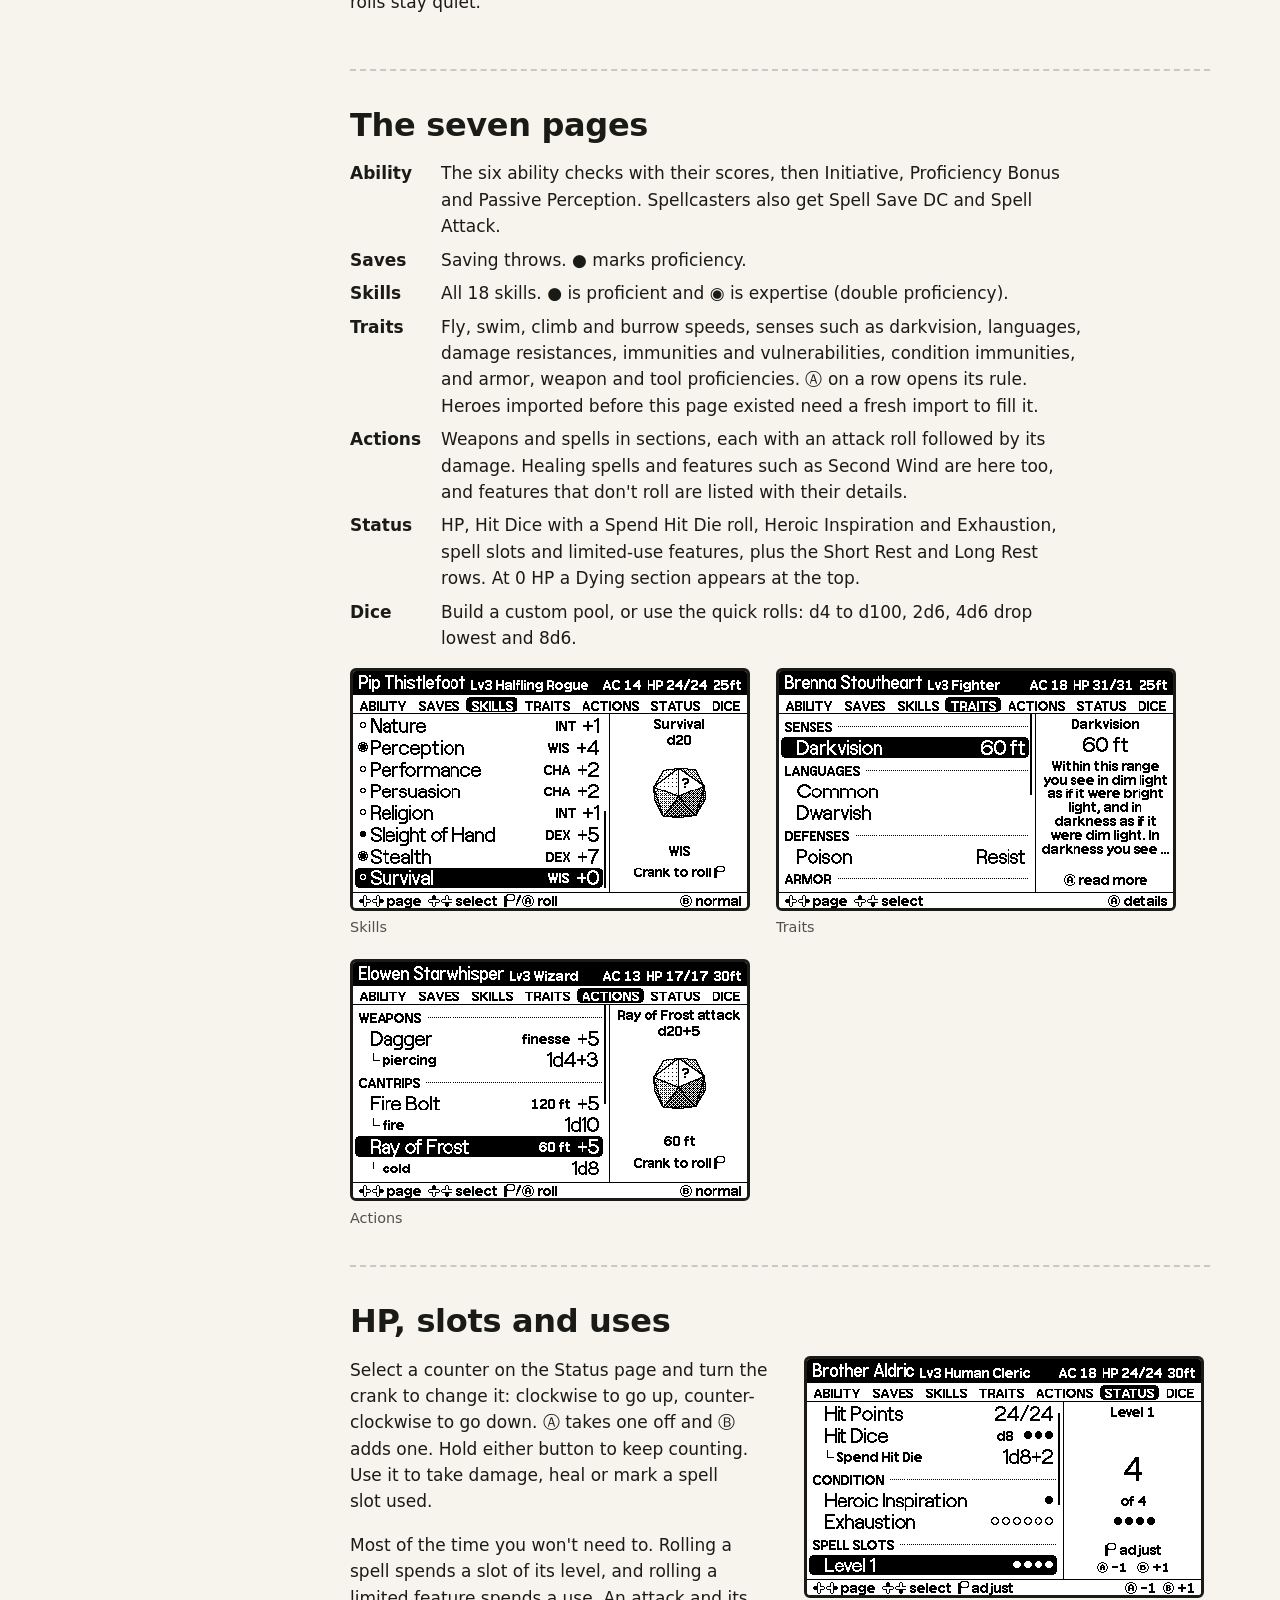
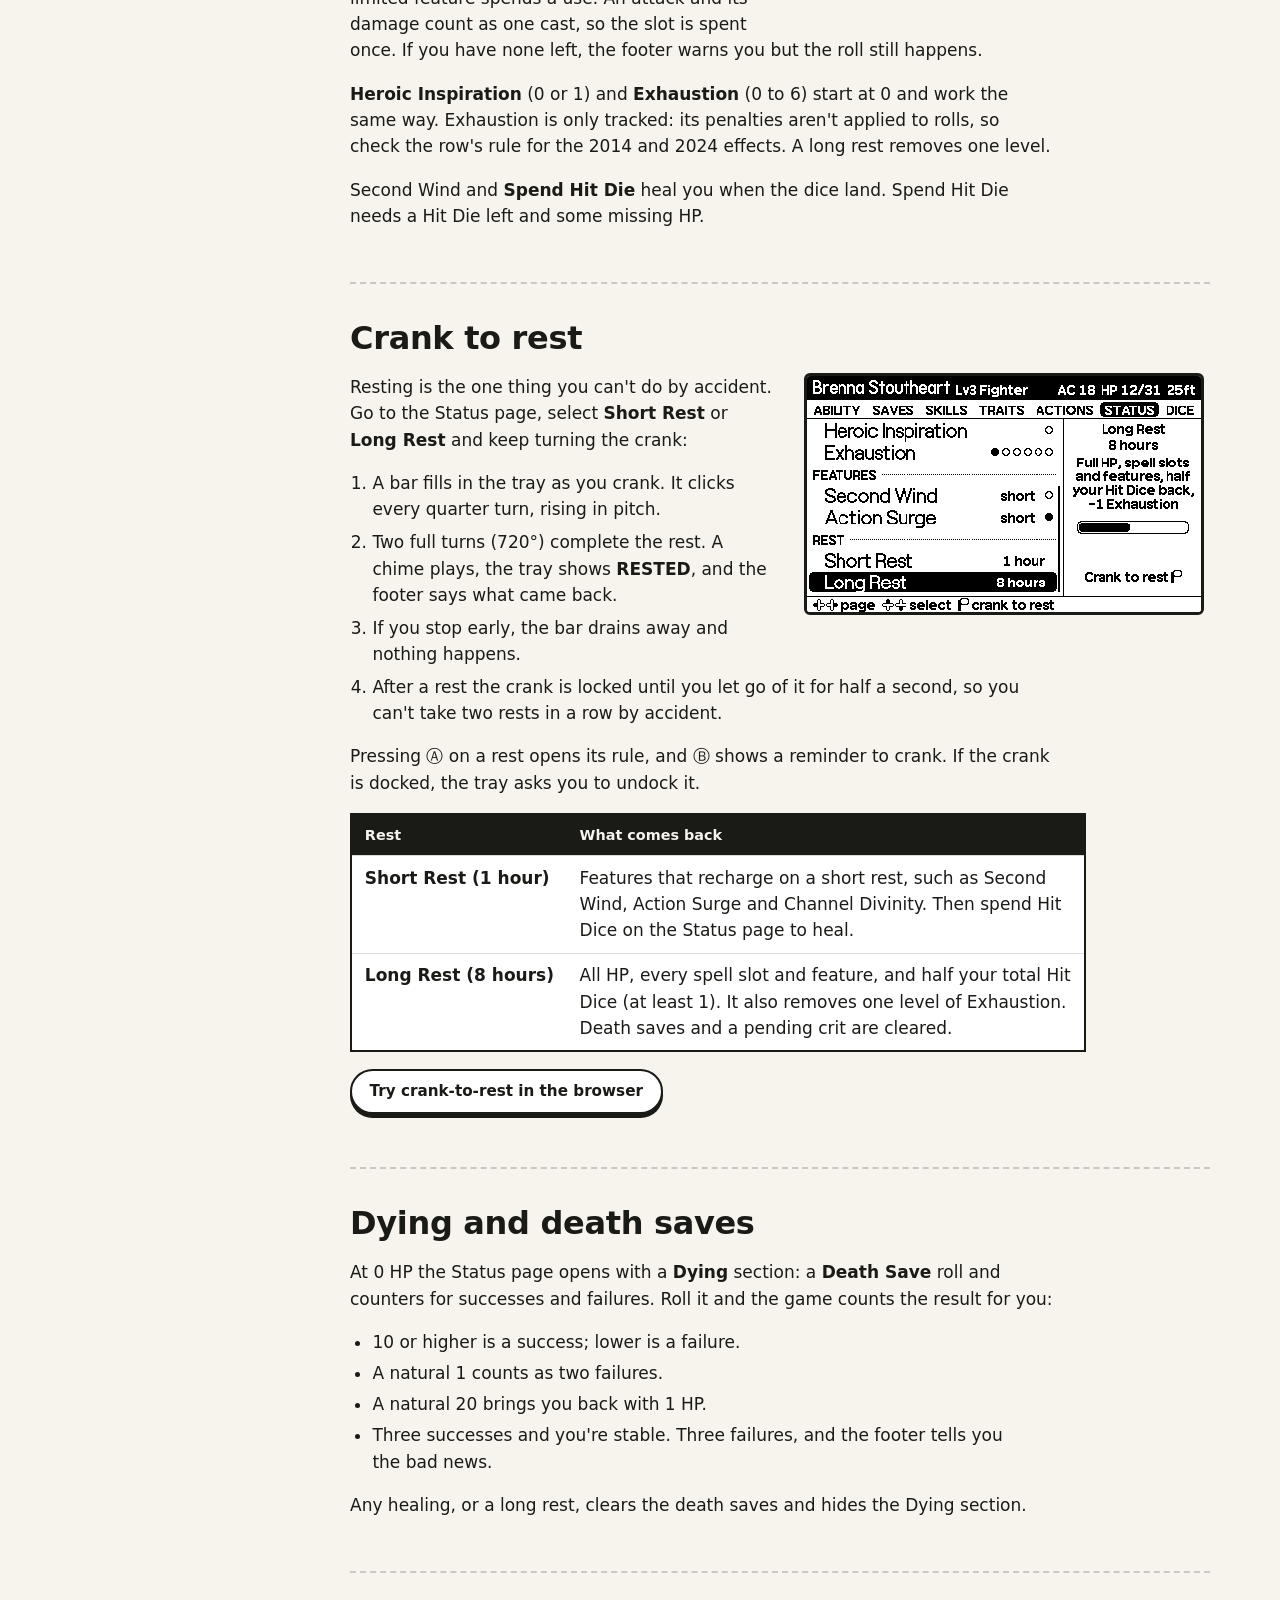
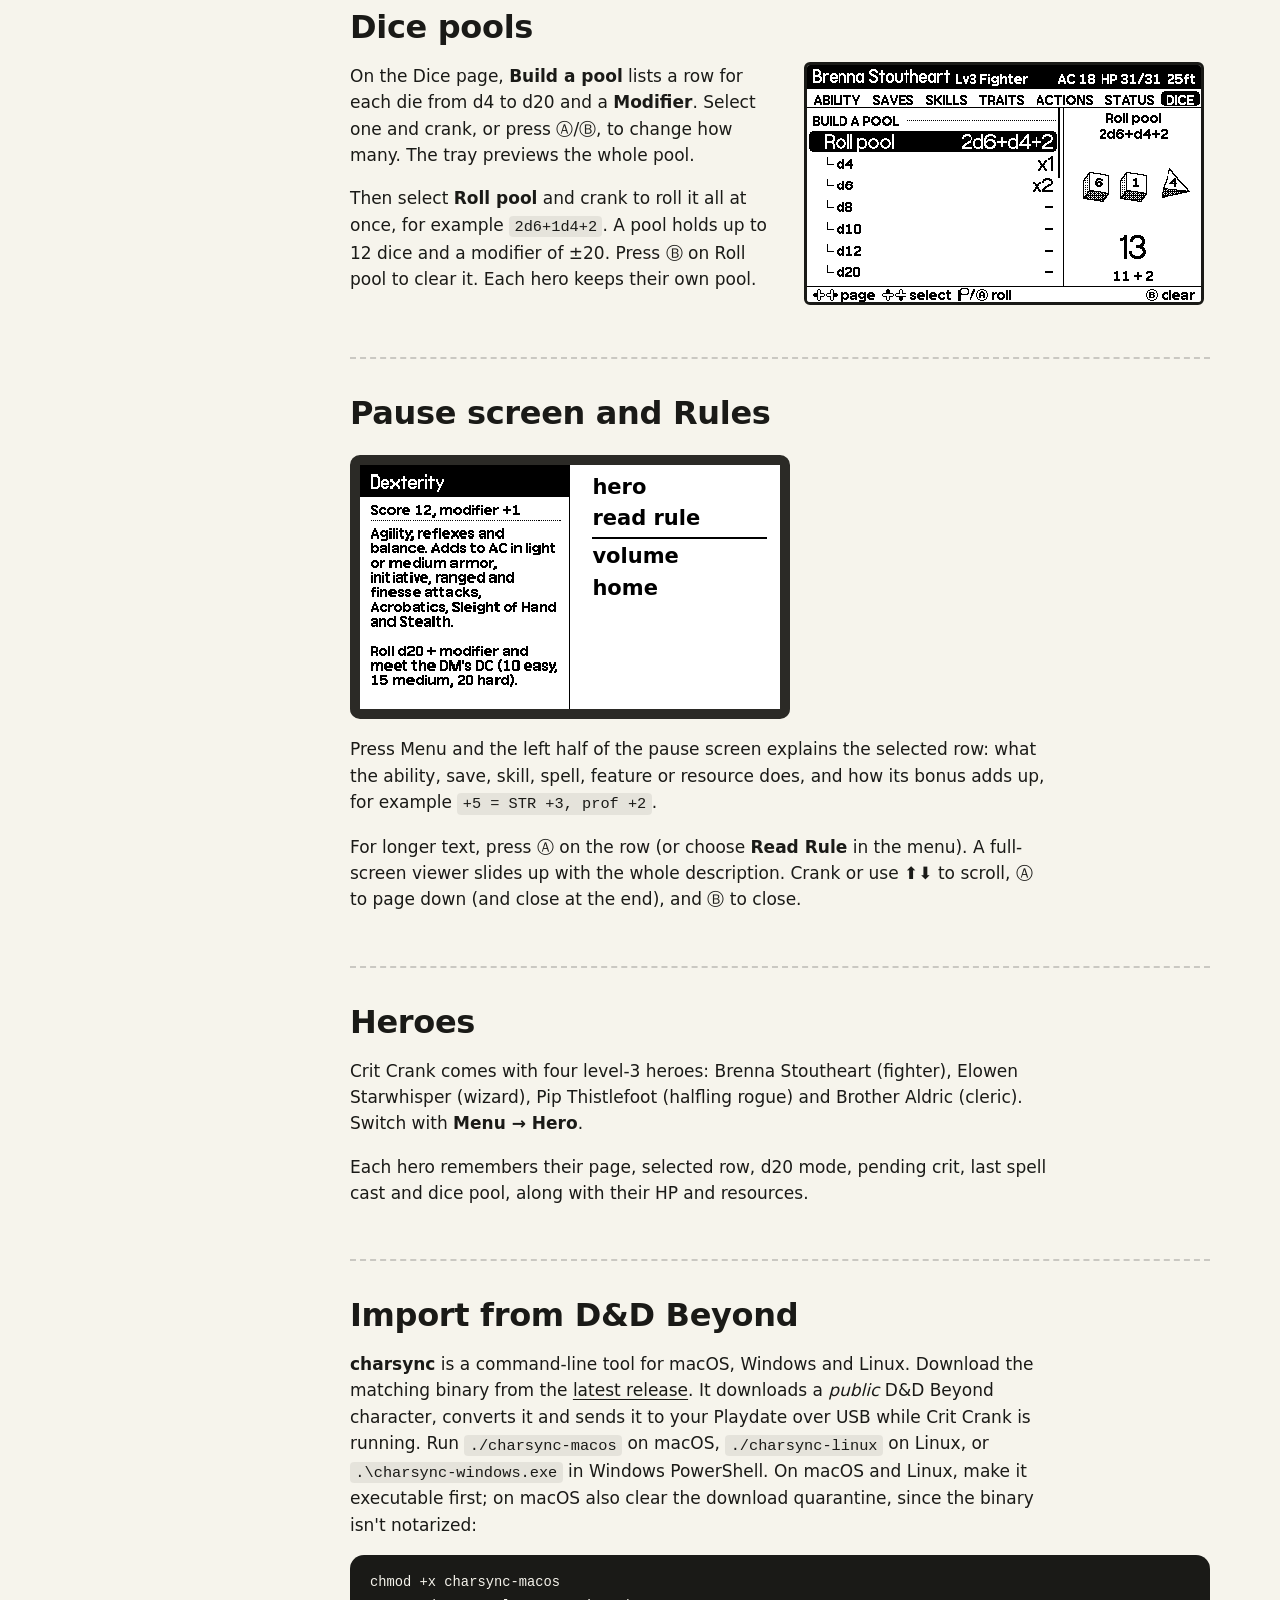
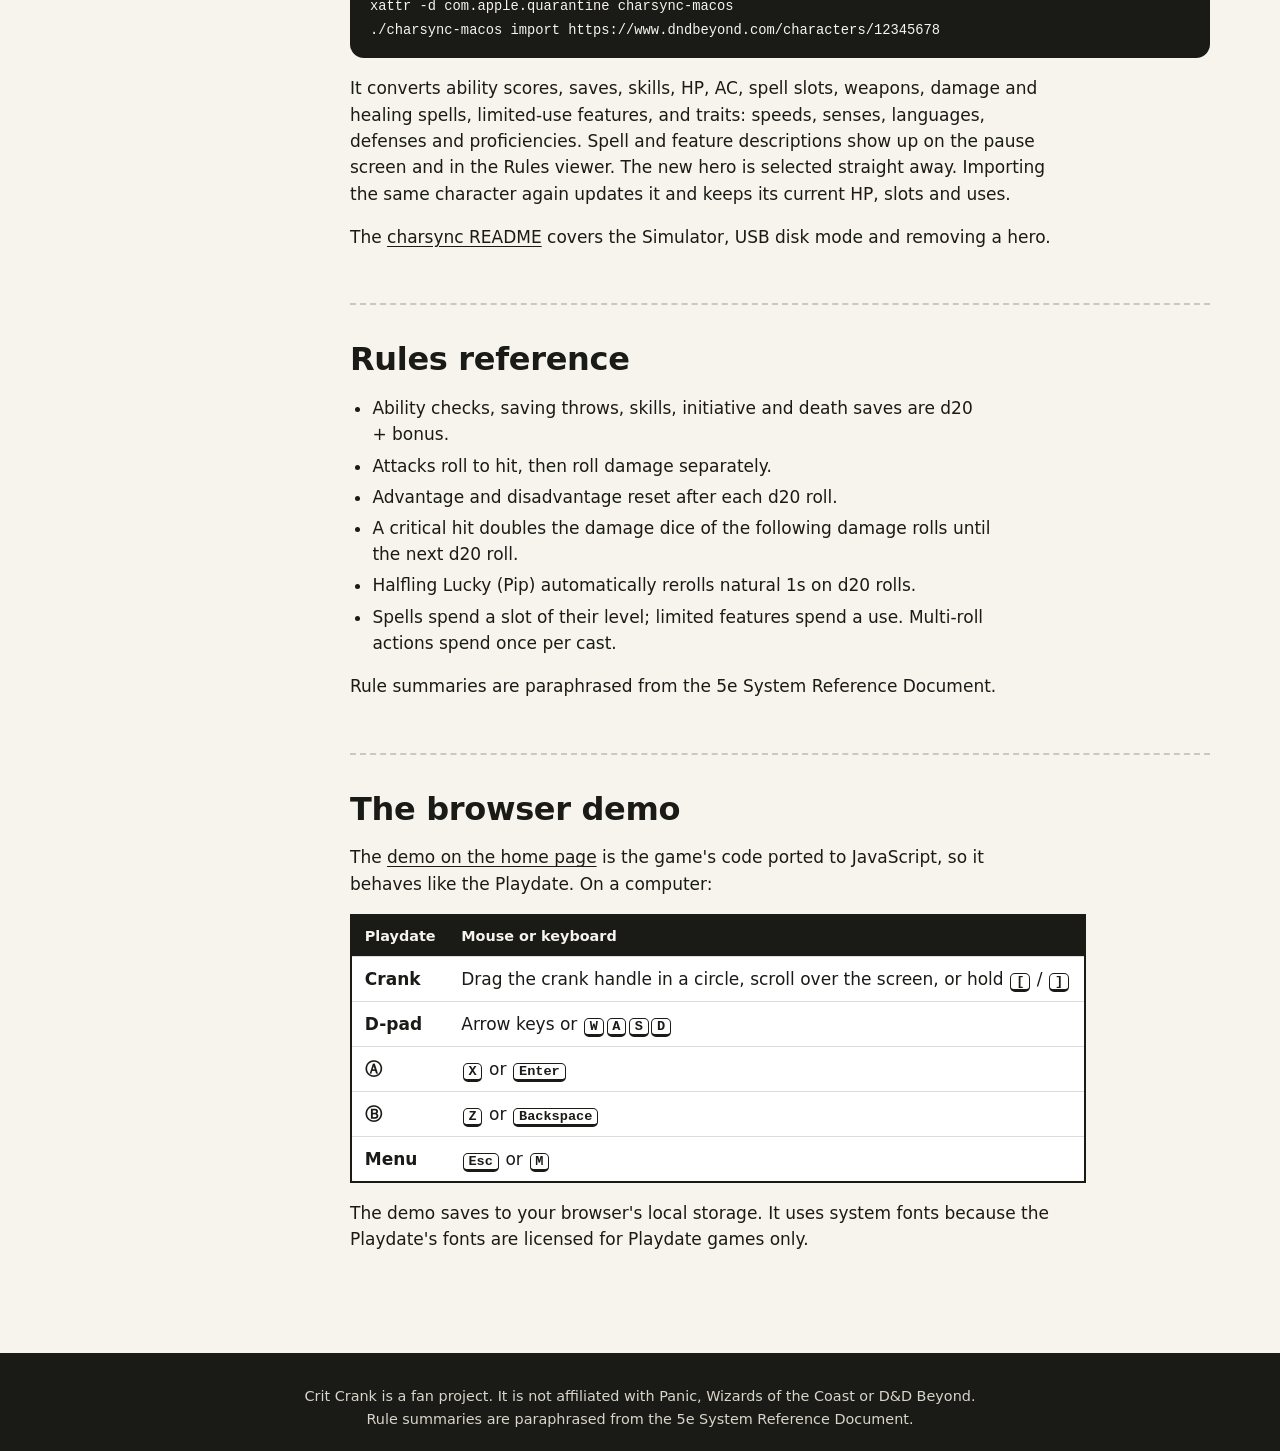
==== commit f0795a83: "Re-record the natural 20 GIF with the advantage bar and result line Co-authored-by: Copilot App <223" ====
--- a/site/docs.html
+++ b/site/docs.html
@@ -95,7 +95,7 @@
 			<section id="rolling">
 				<h2>Rolling dice</h2>
 				<figure class="shot float">
-					<img class="pixel" src="assets/nat20.gif" width="400" height="240" alt="Two d20s tumbling on an Athletics check with advantage and landing on a natural 20">
+					<img class="pixel" src="assets/nat20.gif" width="400" height="240" alt="Two d20s tumbling under an ADVANTAGE bar on an Athletics check and landing on a natural 20">
 				</figure>
 				<p>Select any row with a bonus or damage and turn the crank. After a short wind-up the dice are thrown into the tray, where they bounce off its edges and each other and tumble for as long as you keep cranking. The <i>Crank to roll</i> line clears while they roll, giving them the whole panel. Stop, and they skid to a halt and land clear of that line, which then shows the total and how it adds up, for example <code>18 = 13 + 5</code>, so the dice stay in view. A natural 20 or natural 1 turns that line black.</p>
 				<p>Only the crank rolls; Ⓐ opens the row's rule instead. When the crank is docked the tray says <i>Undock the crank</i>.</p>
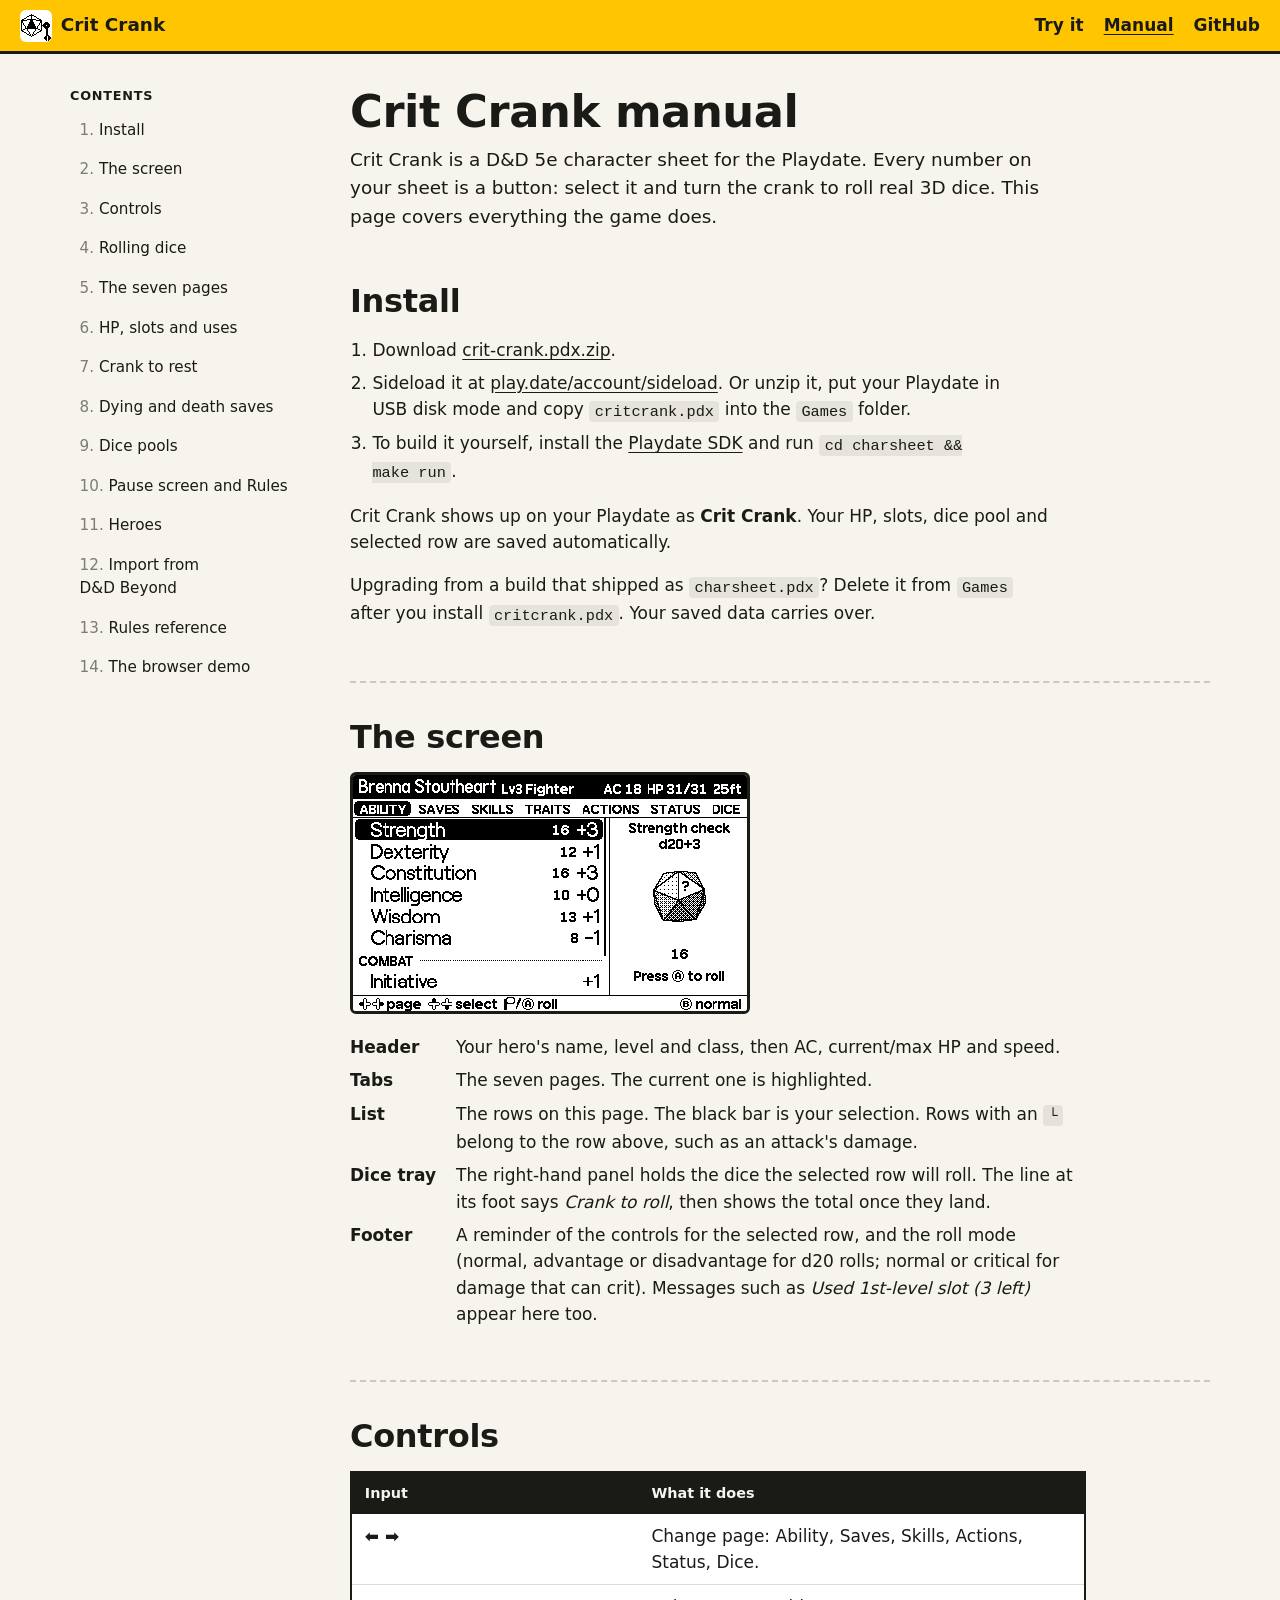
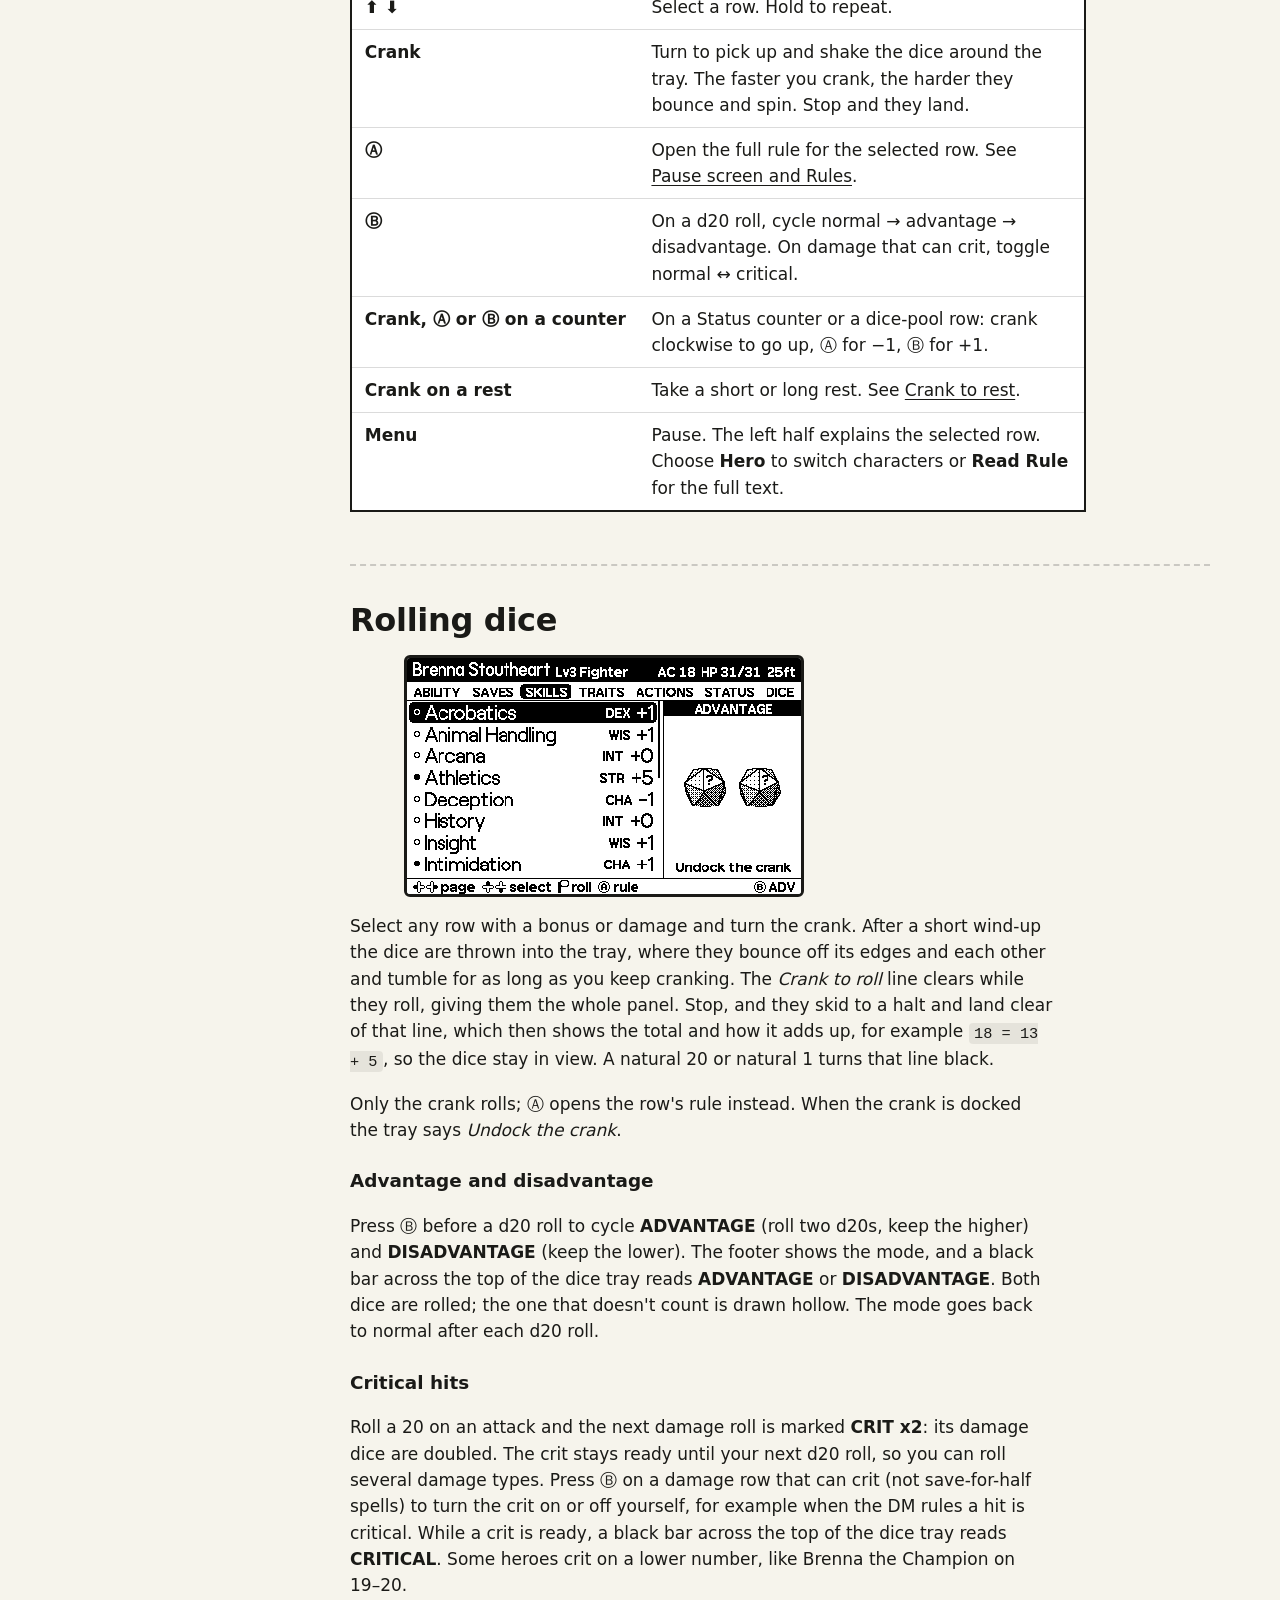
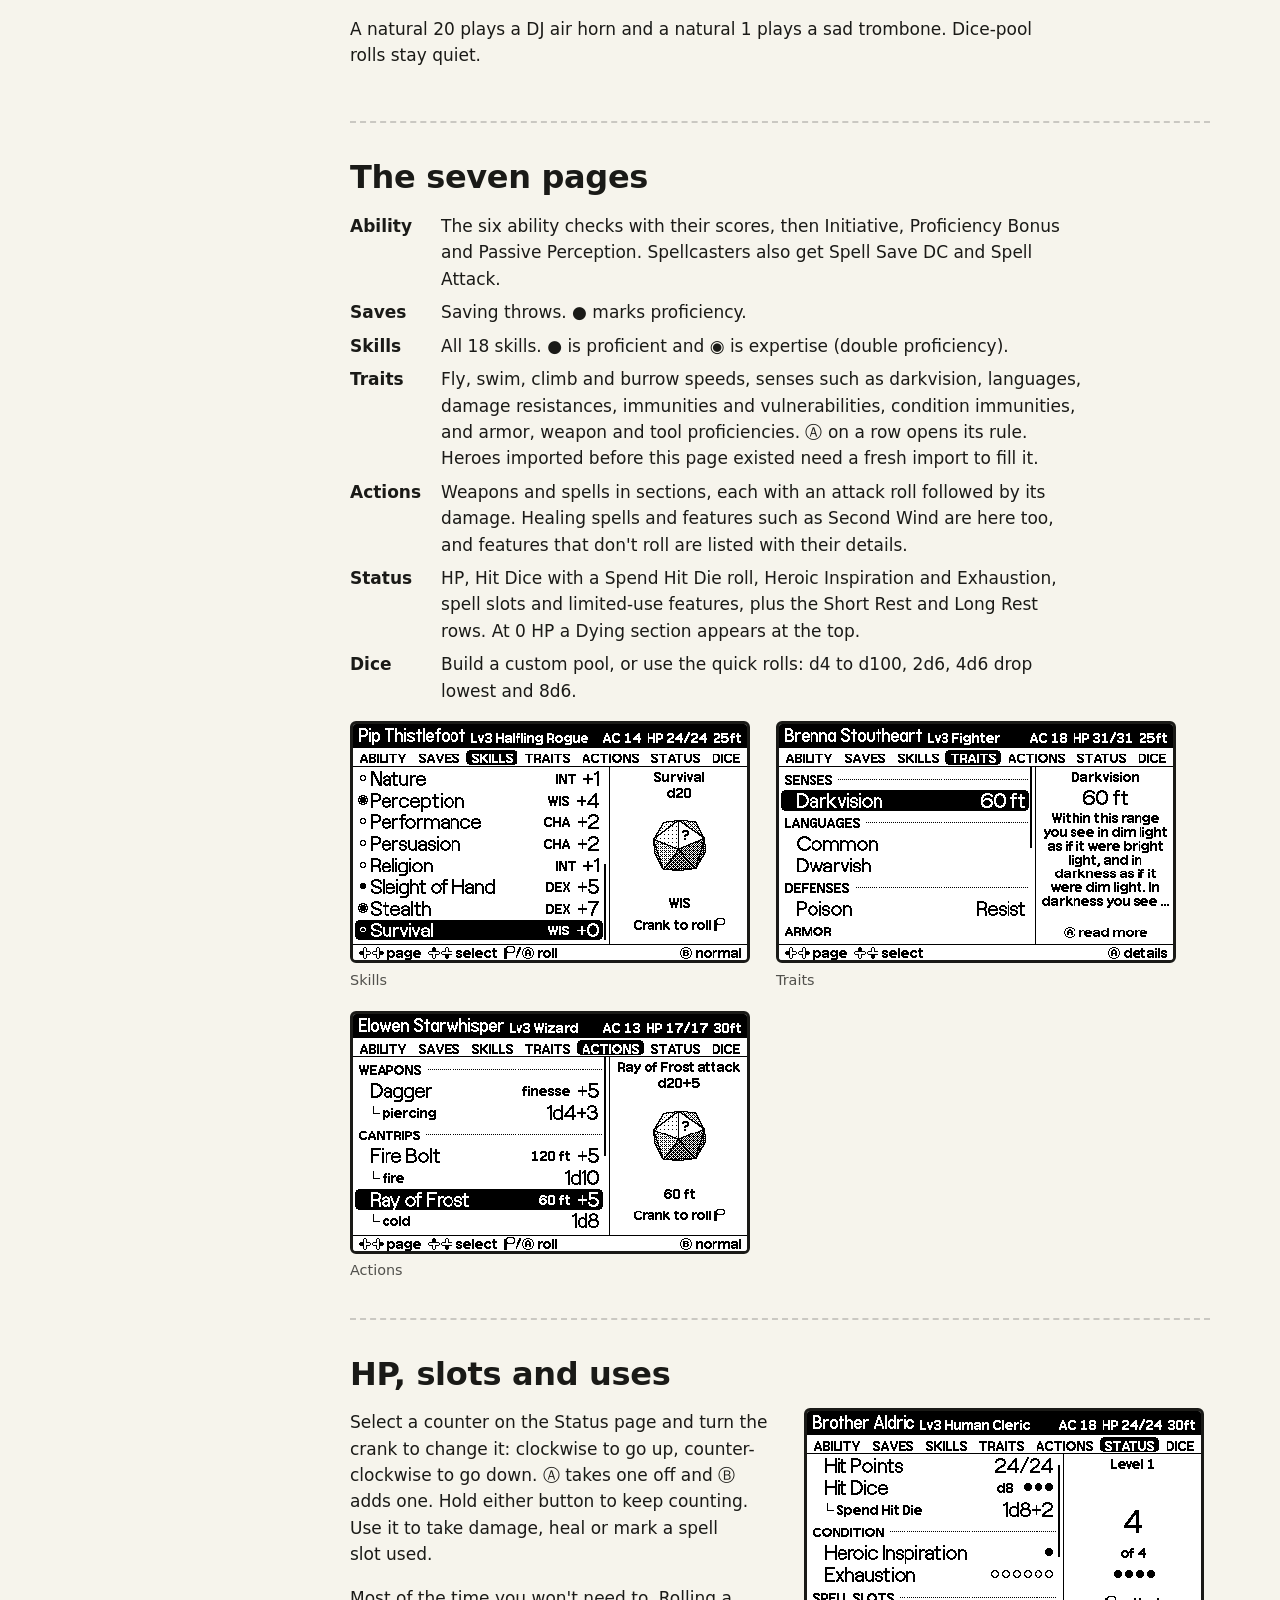
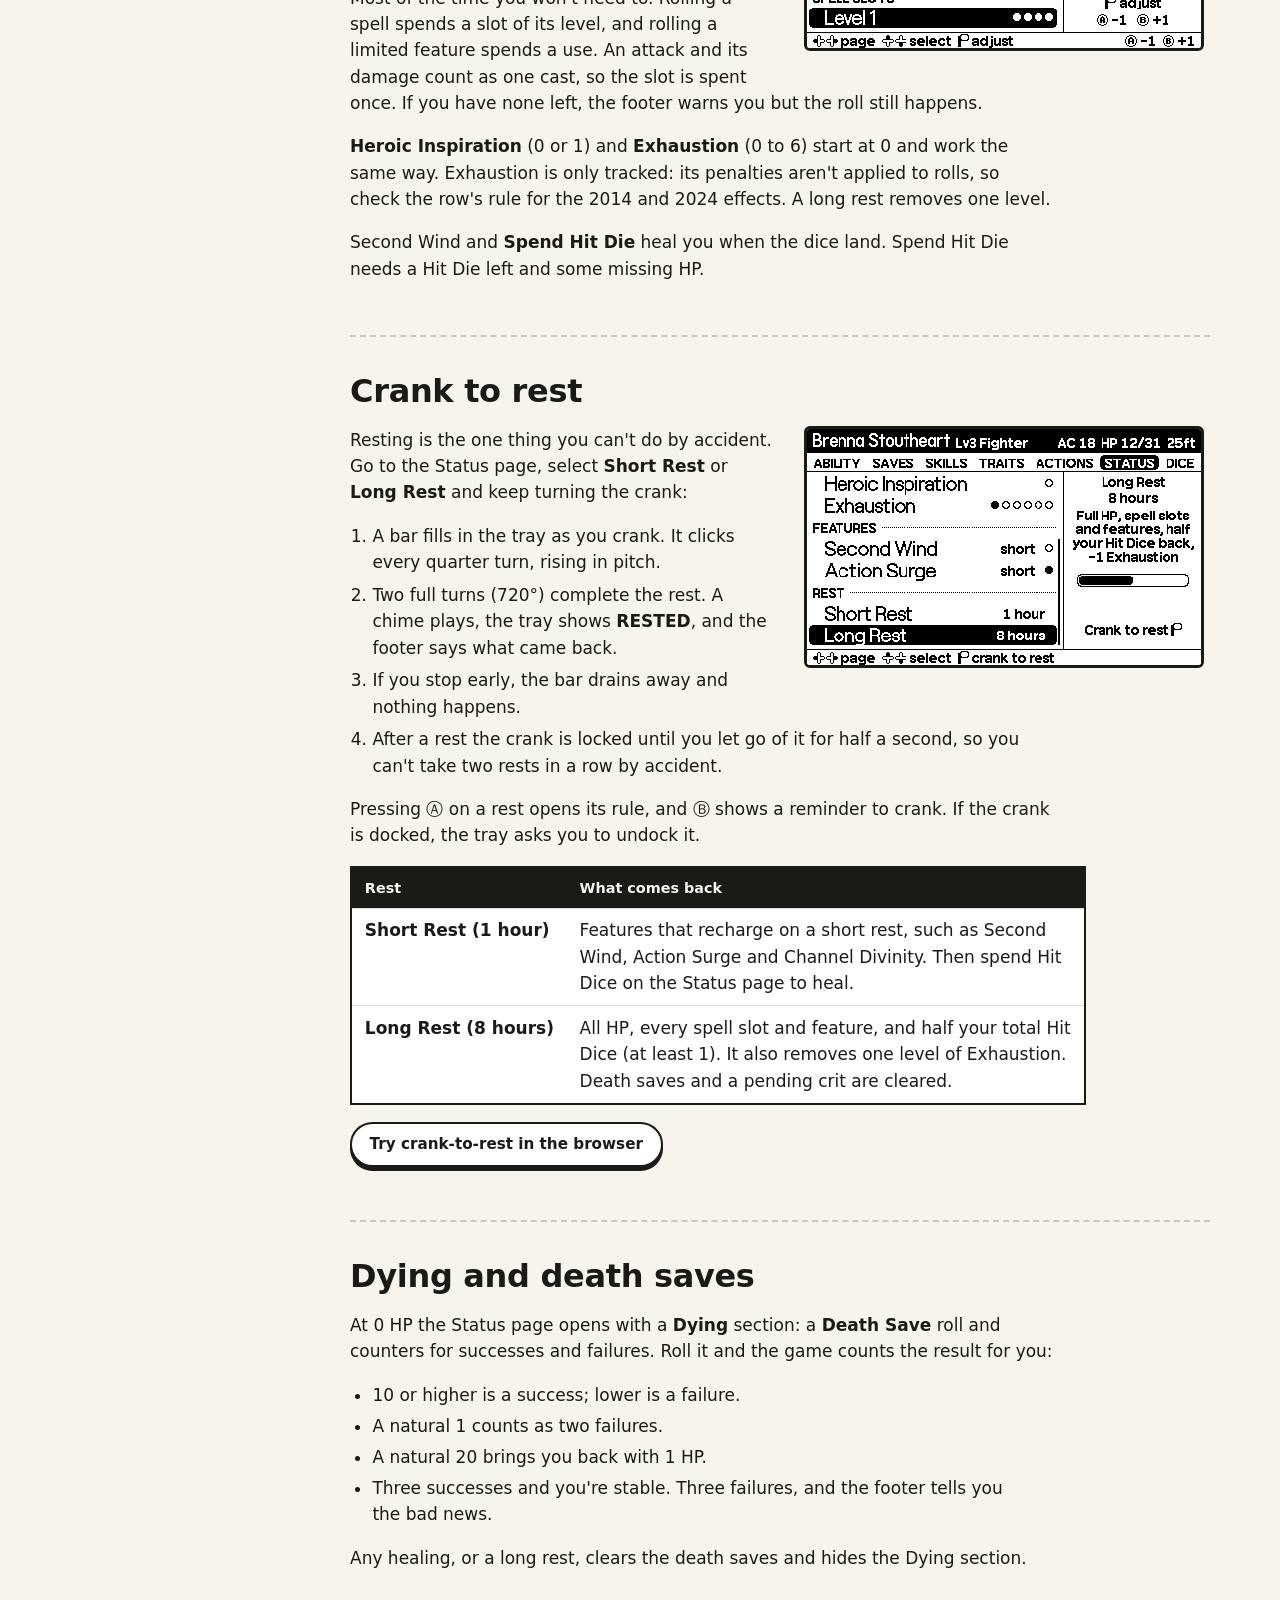
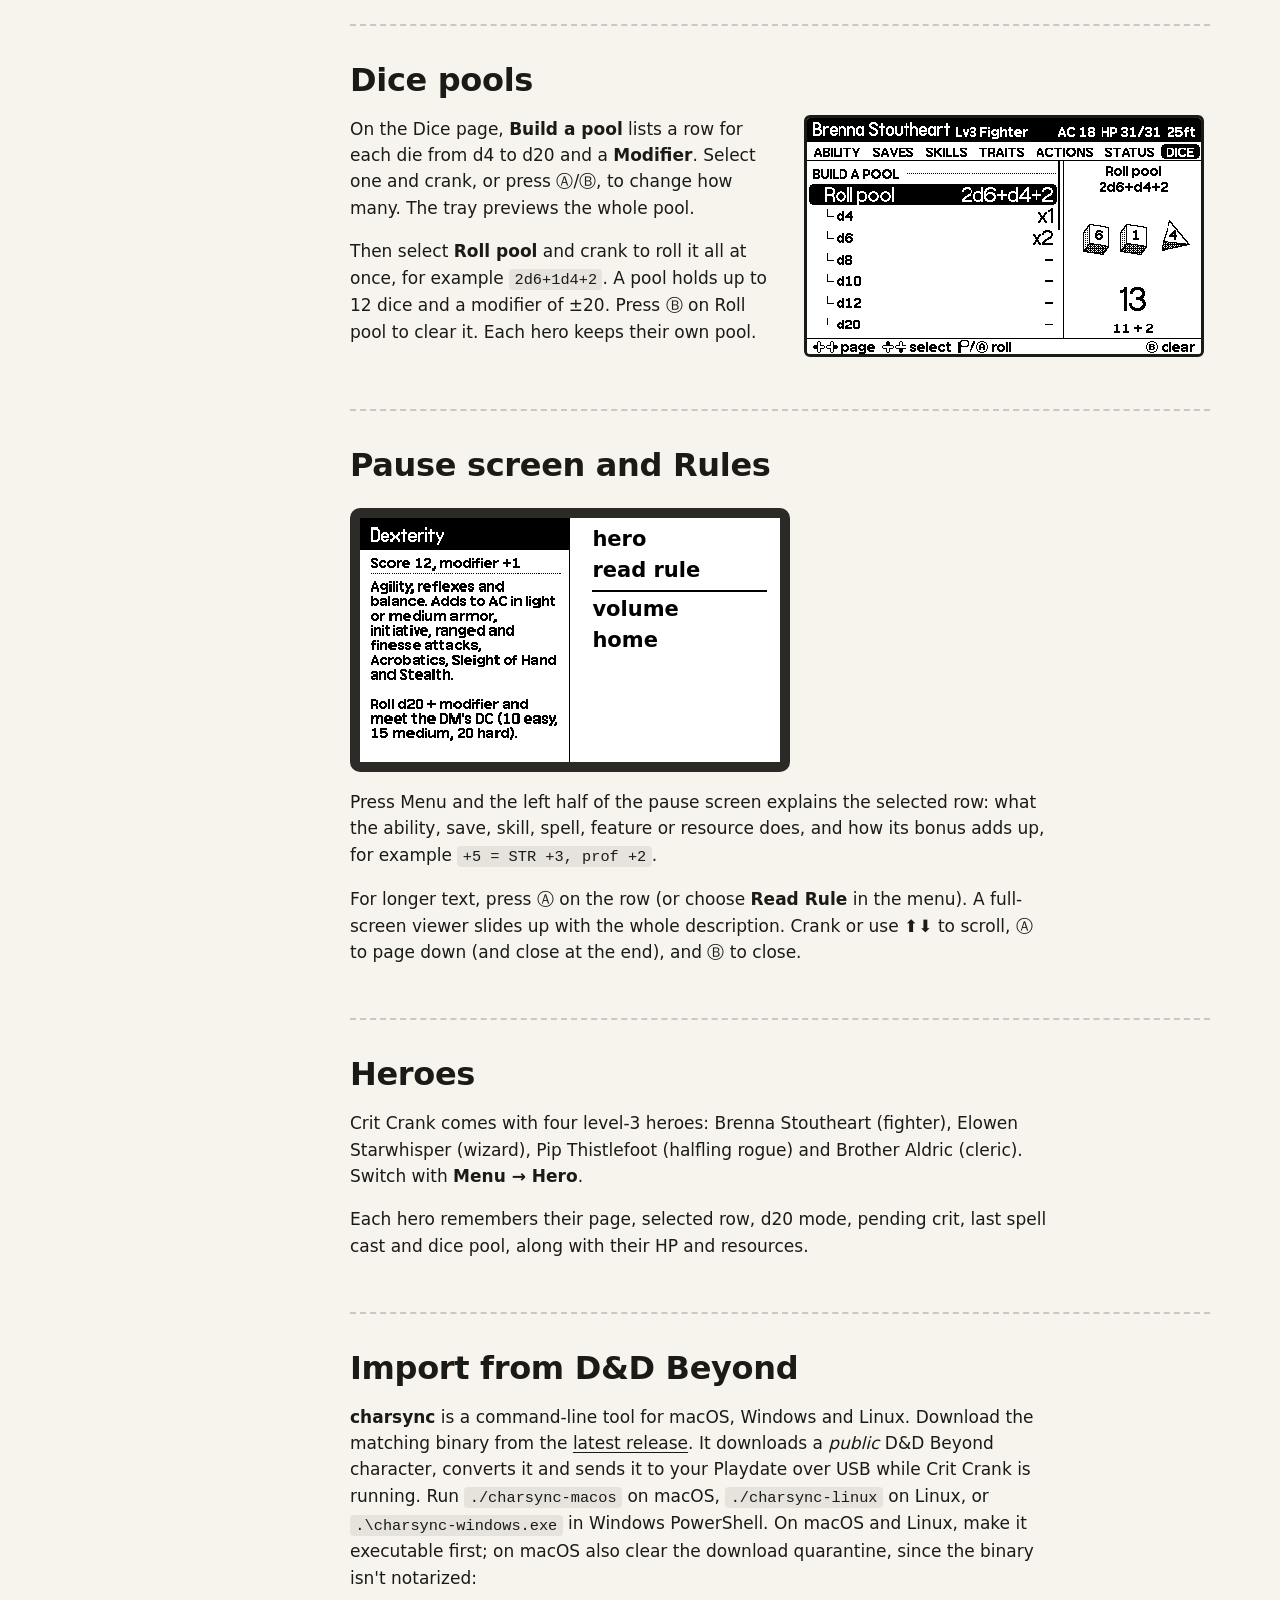
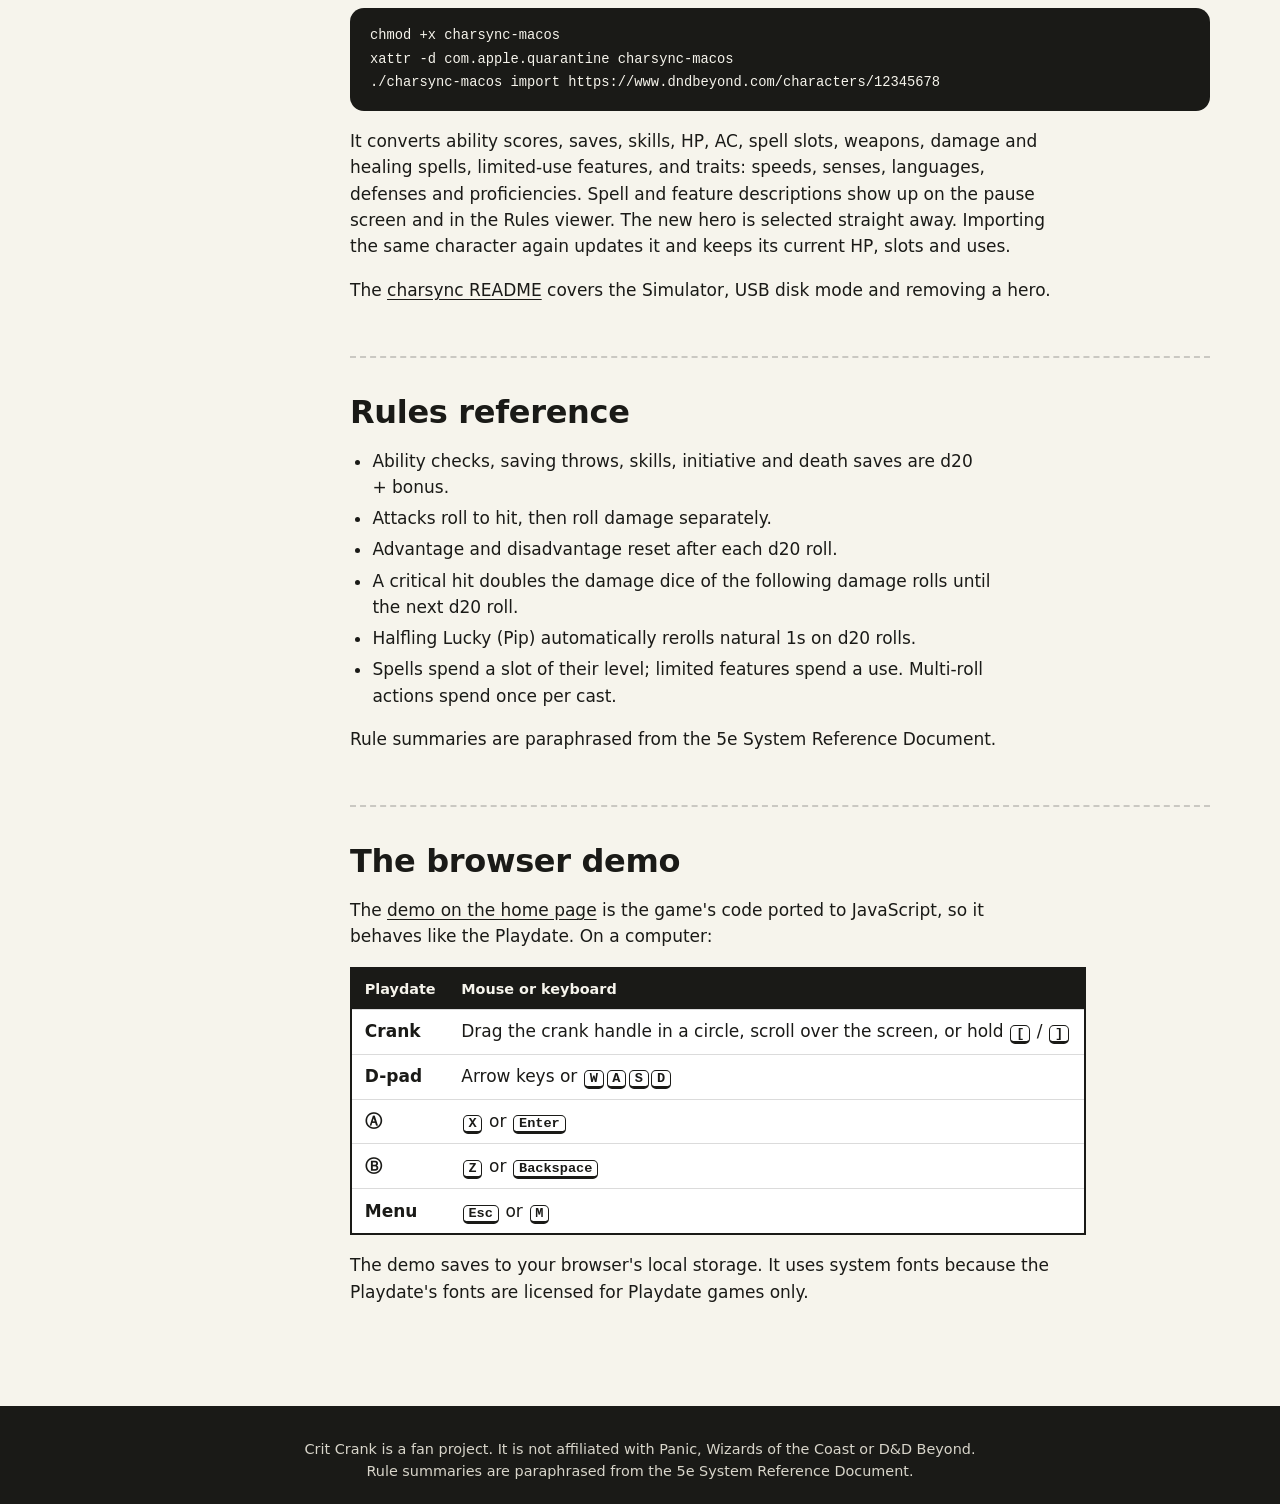
==== commit d7d3776b: "Show CRITICAL bar atop the dice tray in crit mode Co-authored-by: Copilot App <223556219+Copilot@use" ====
--- a/site/docs.html
+++ b/site/docs.html
@@ -102,7 +102,7 @@
 				<h3>Advantage and disadvantage</h3>
 				<p>Press Ⓑ before a d20 roll to cycle <b>ADVANTAGE</b> (roll two d20s, keep the higher) and <b>DISADVANTAGE</b> (keep the lower). The footer shows the mode, and a black bar across the top of the dice tray reads <b>ADVANTAGE</b> or <b>DISADVANTAGE</b>. Both dice are rolled; the one that doesn't count is drawn hollow. The mode goes back to normal after each d20 roll.</p>
 				<h3>Critical hits</h3>
-				<p>Roll a 20 on an attack and the next damage roll is marked <b>CRIT x2</b>: its damage dice are doubled. The crit stays ready until your next d20 roll, so you can roll several damage types. Press Ⓑ on a damage row that can crit (not save-for-half spells) to turn the crit on or off yourself, for example when the DM rules a hit is critical. Some heroes crit on a lower number, like Brenna the Champion on 19–20.</p>
+				<p>Roll a 20 on an attack and the next damage roll is marked <b>CRIT x2</b>: its damage dice are doubled. The crit stays ready until your next d20 roll, so you can roll several damage types. Press Ⓑ on a damage row that can crit (not save-for-half spells) to turn the crit on or off yourself, for example when the DM rules a hit is critical. While a crit is ready, a black bar across the top of the dice tray reads <b>CRITICAL</b>. Some heroes crit on a lower number, like Brenna the Champion on 19–20.</p>
 				<p>A natural 20 plays a DJ air horn and a natural 1 plays a sad trombone. Dice-pool rolls stay quiet.</p>
 			</section>
 
